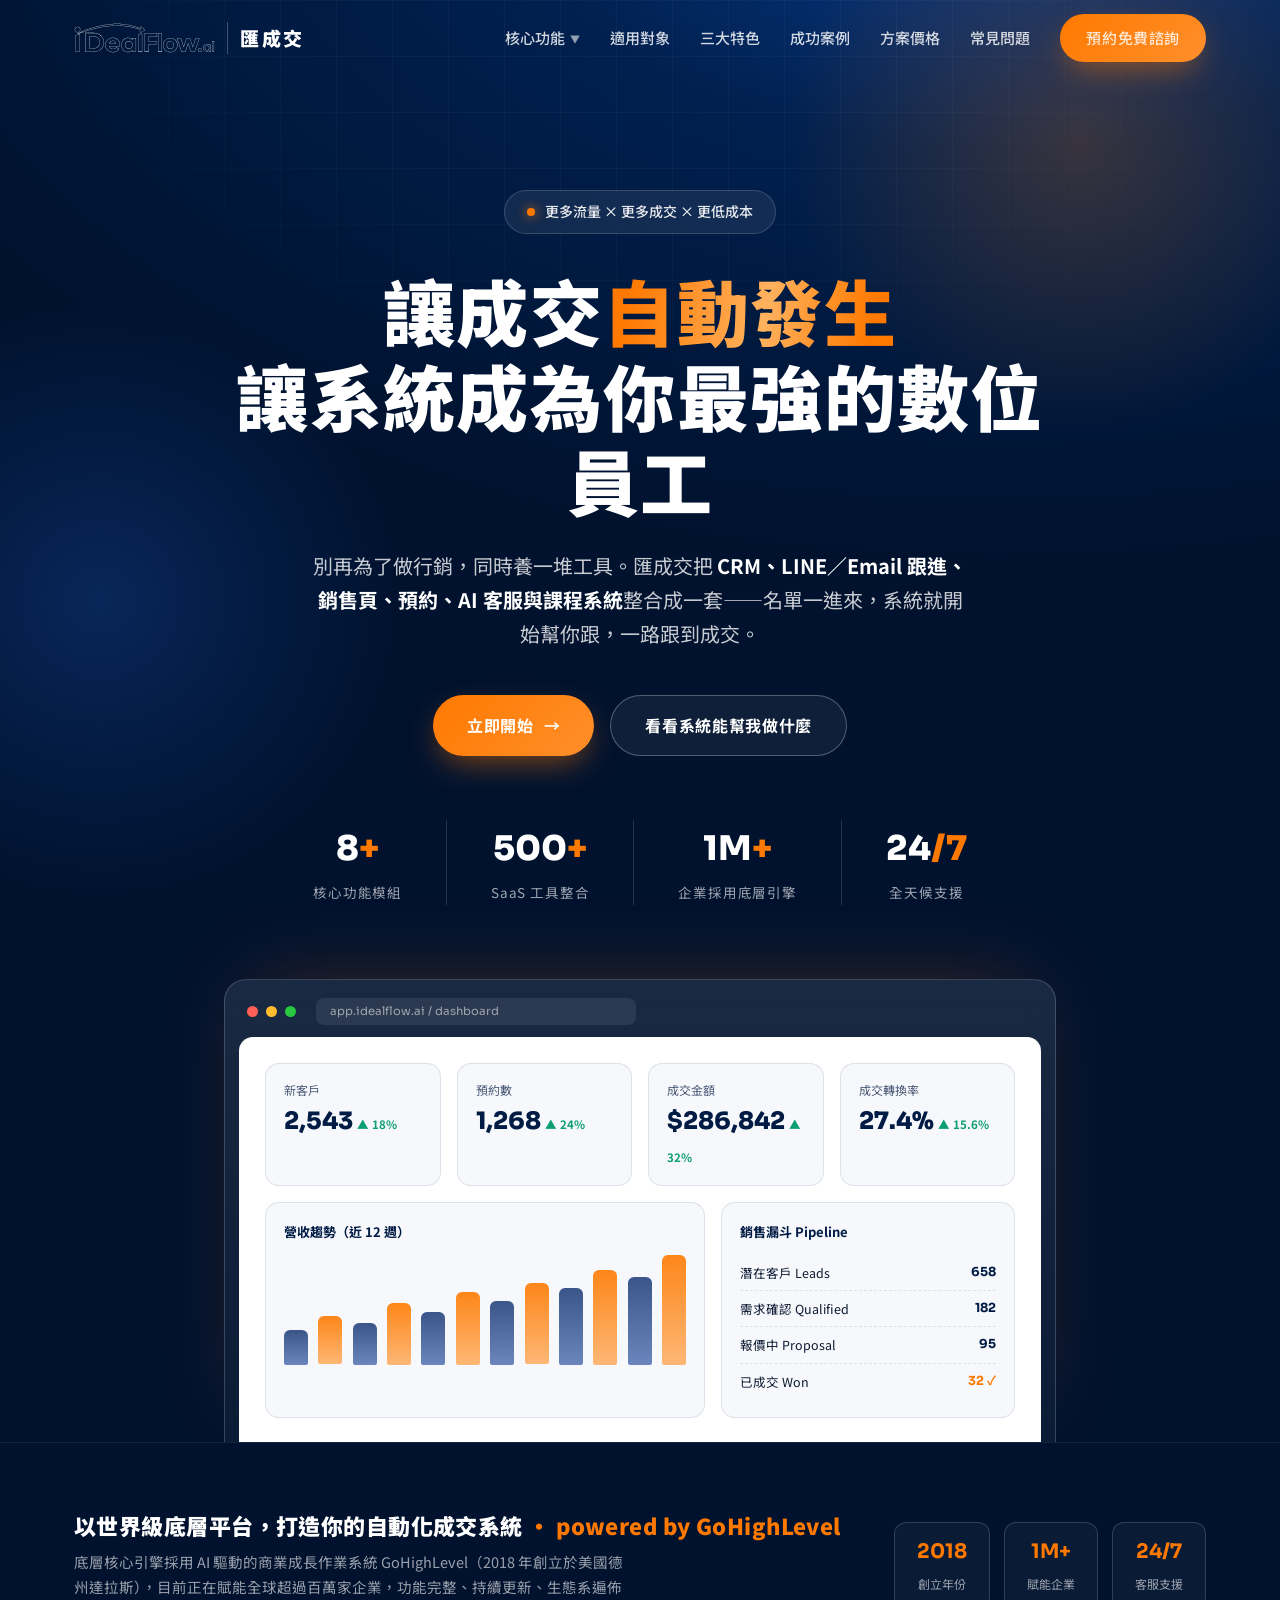
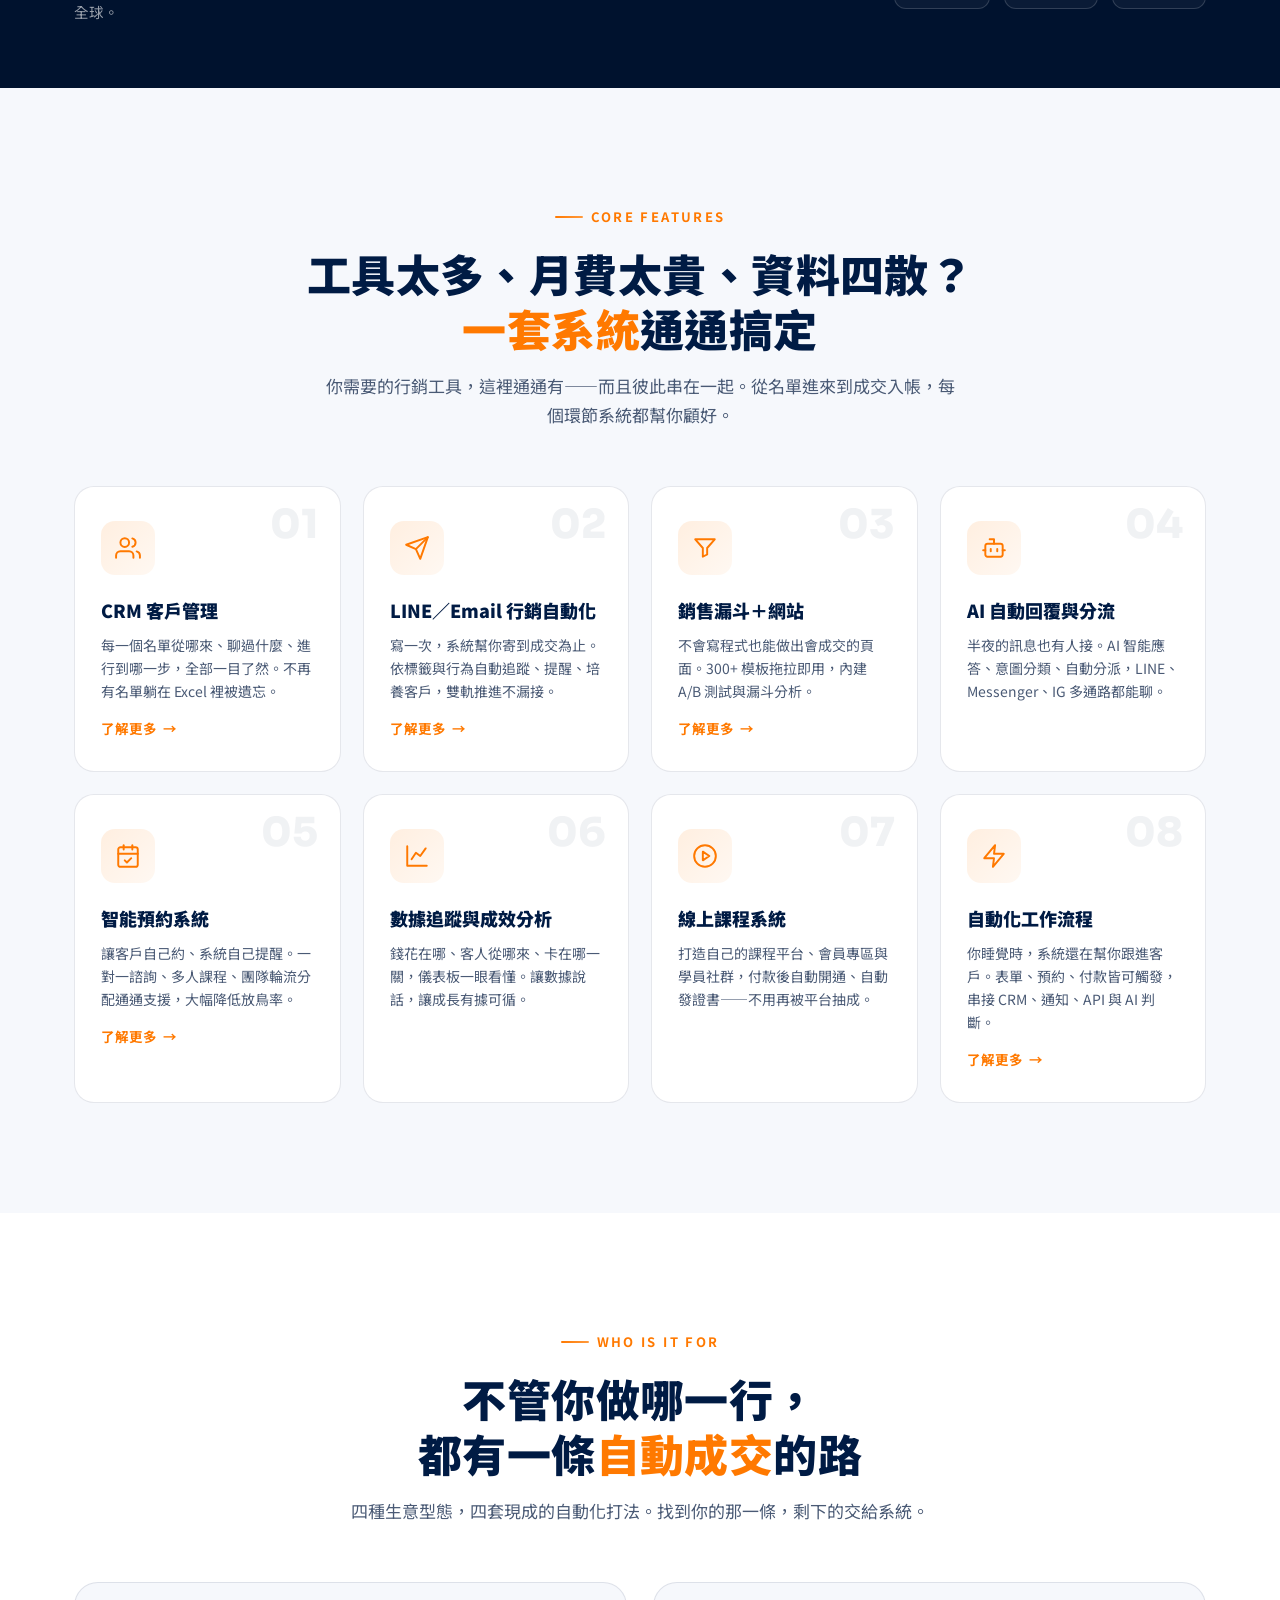
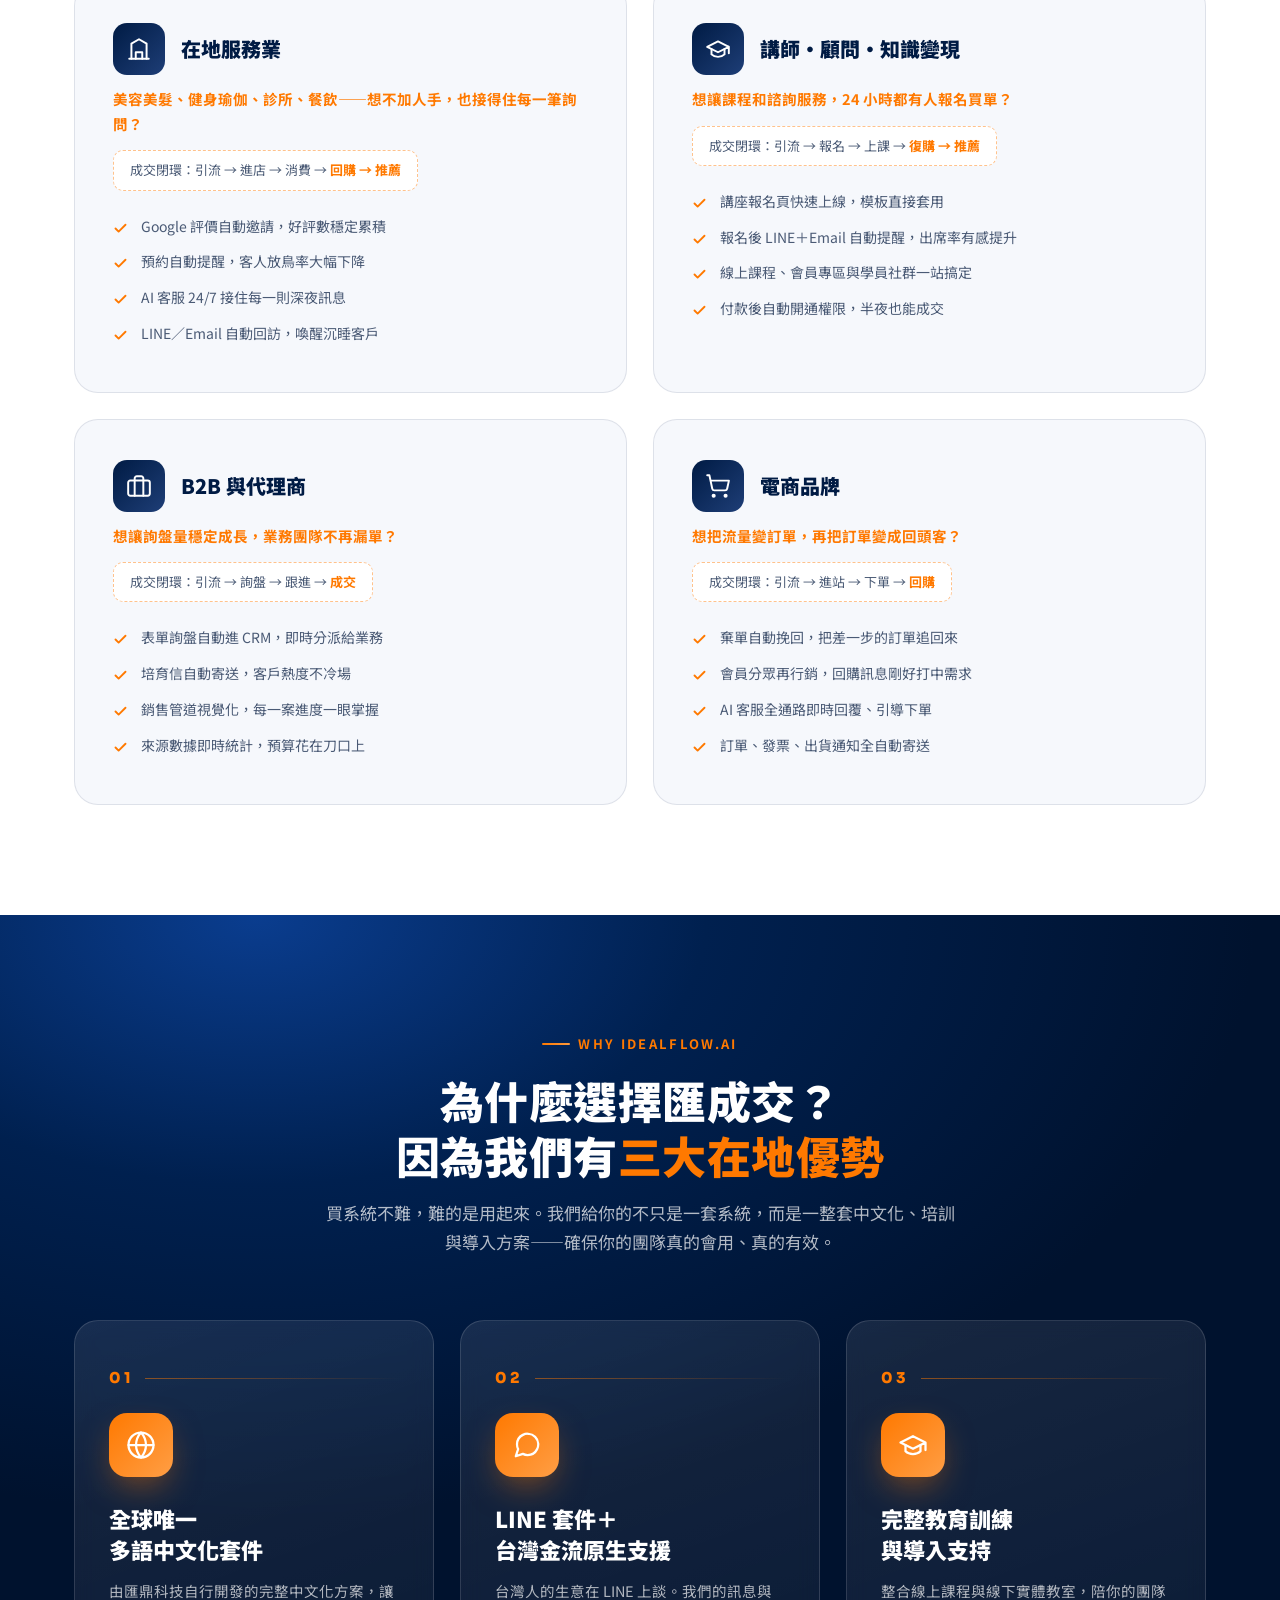
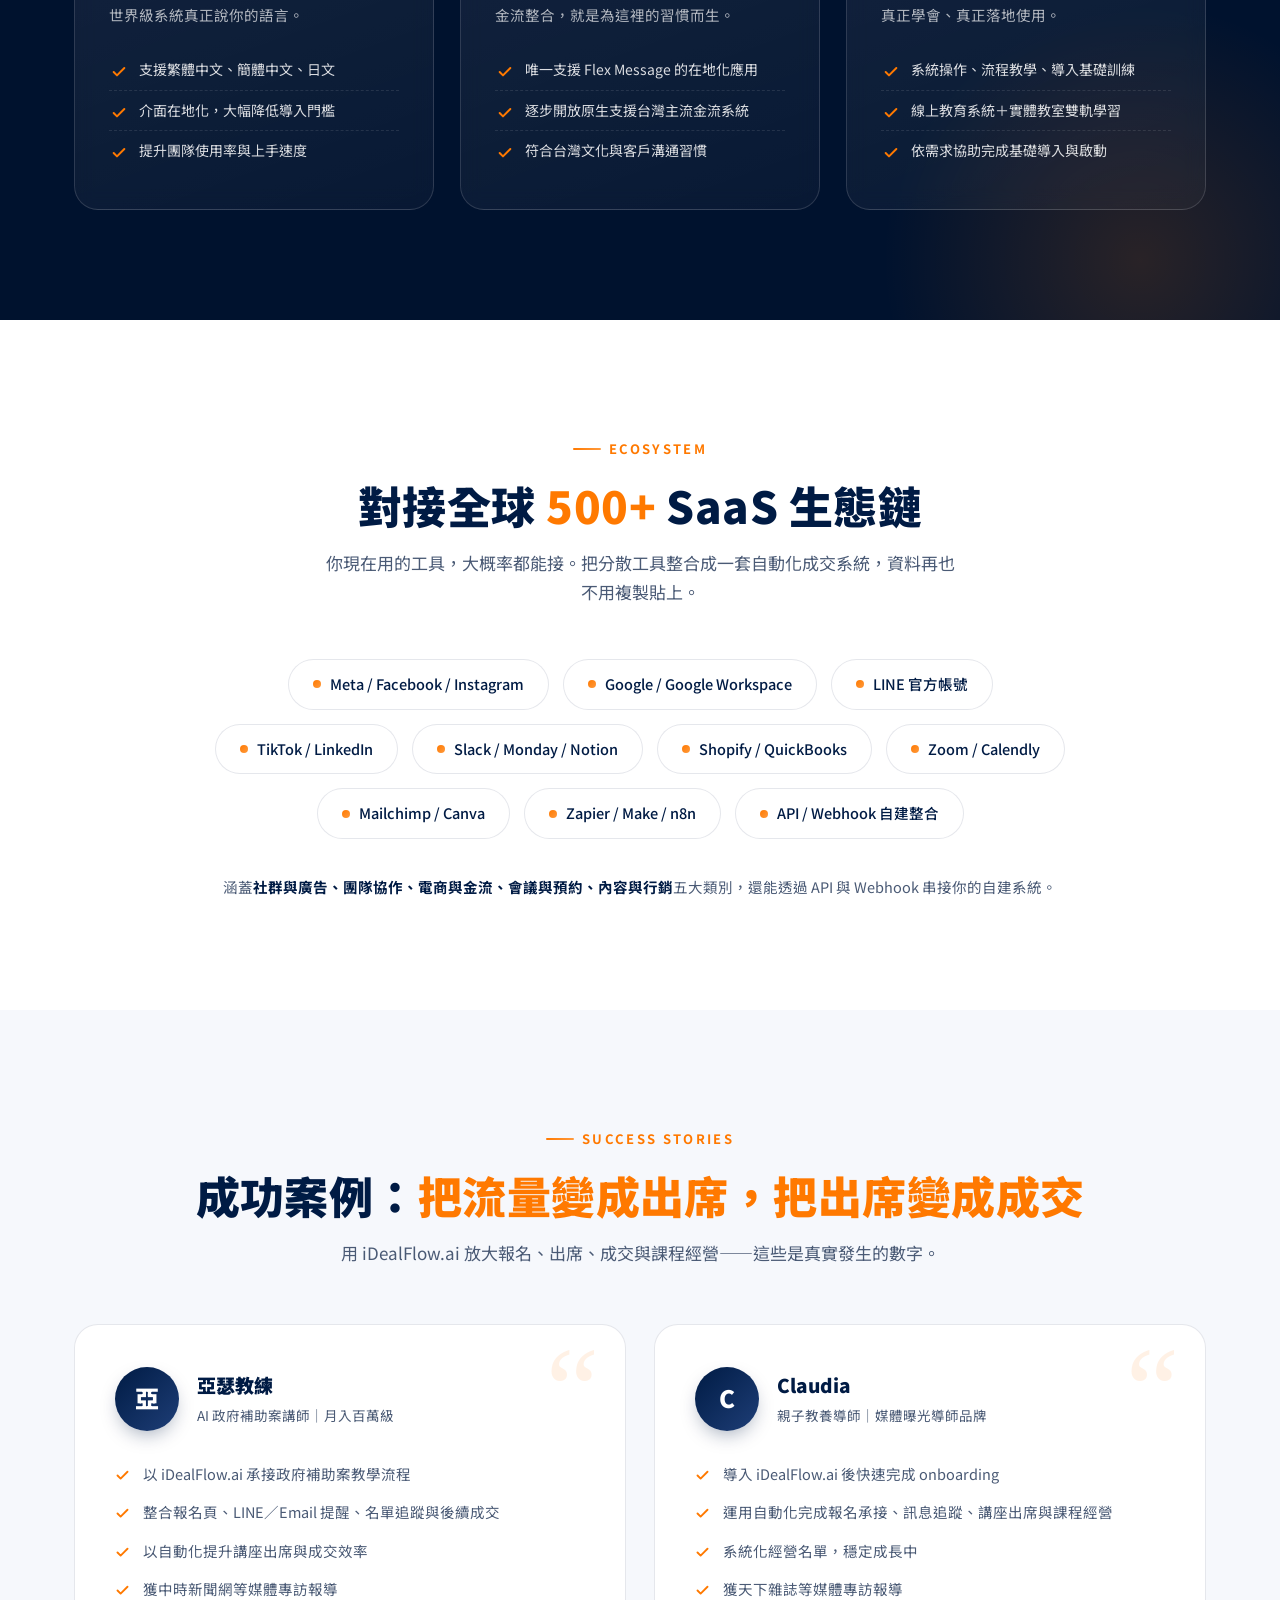
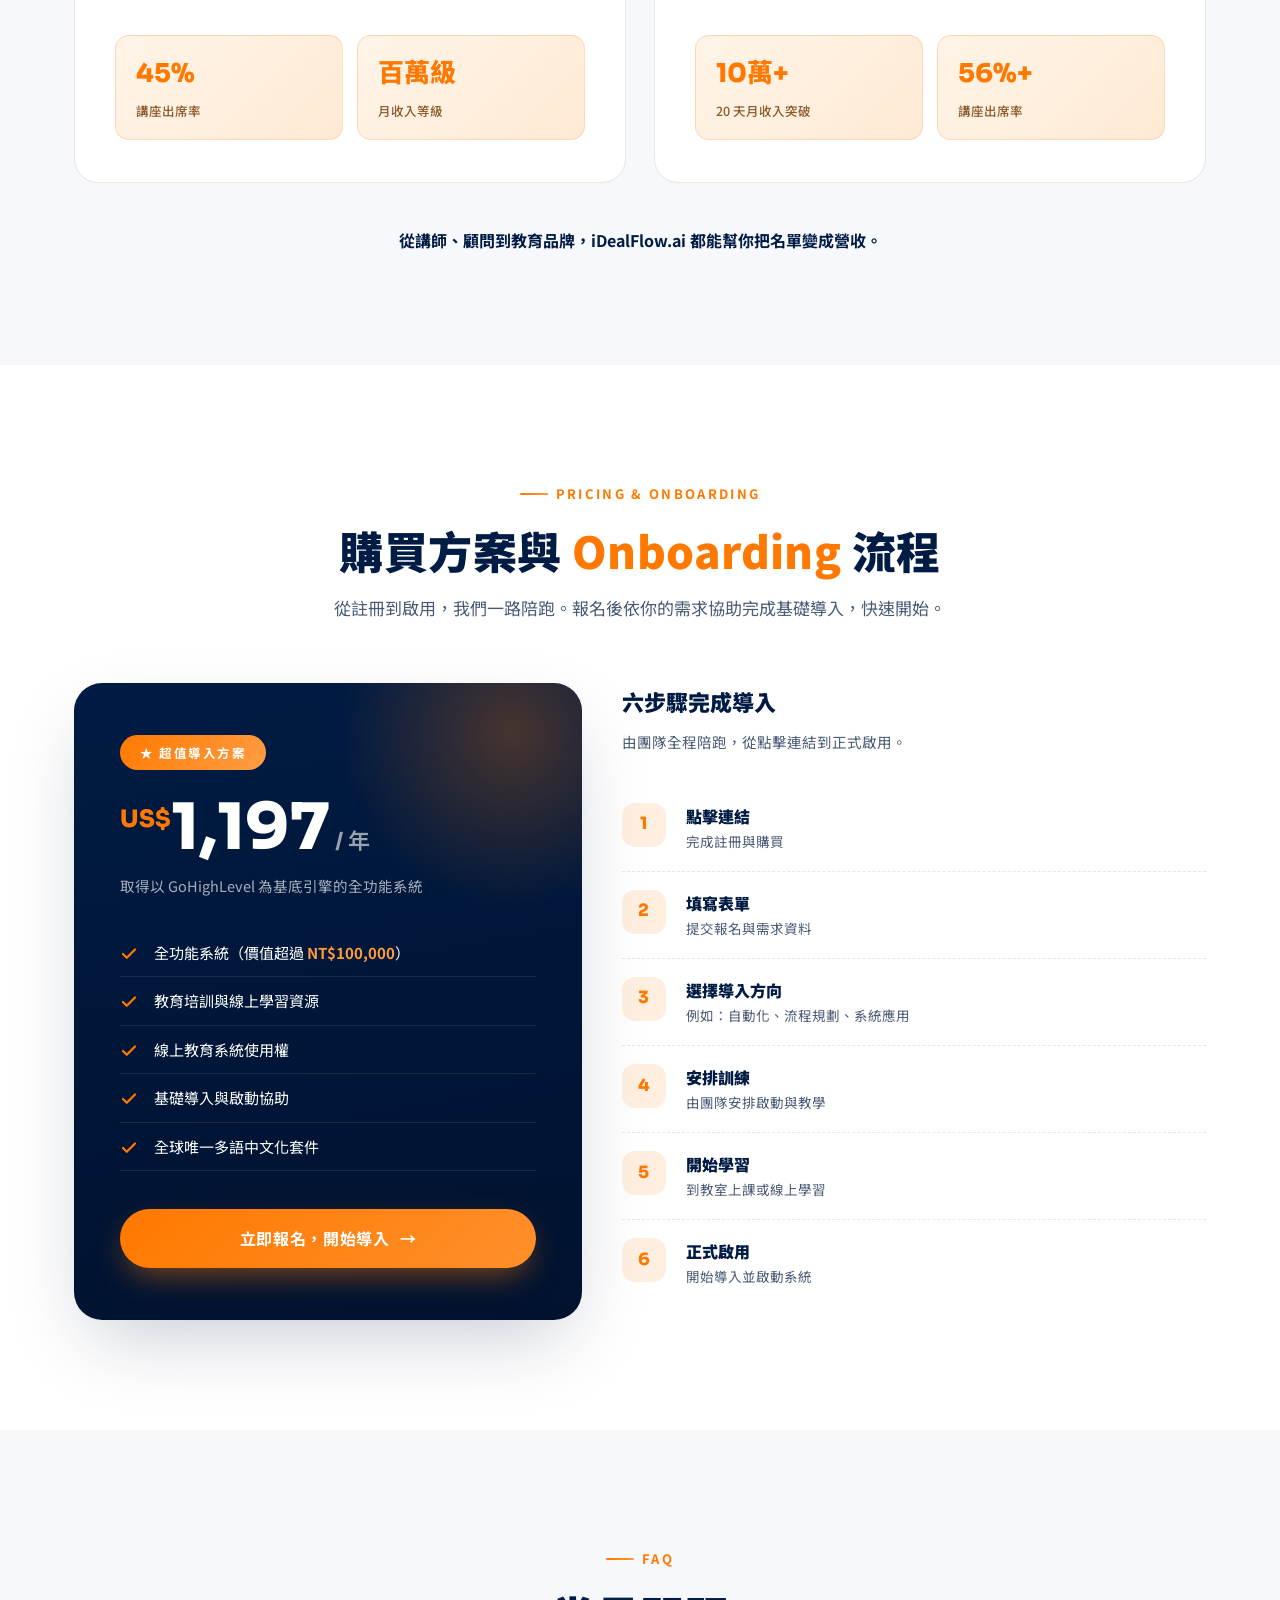
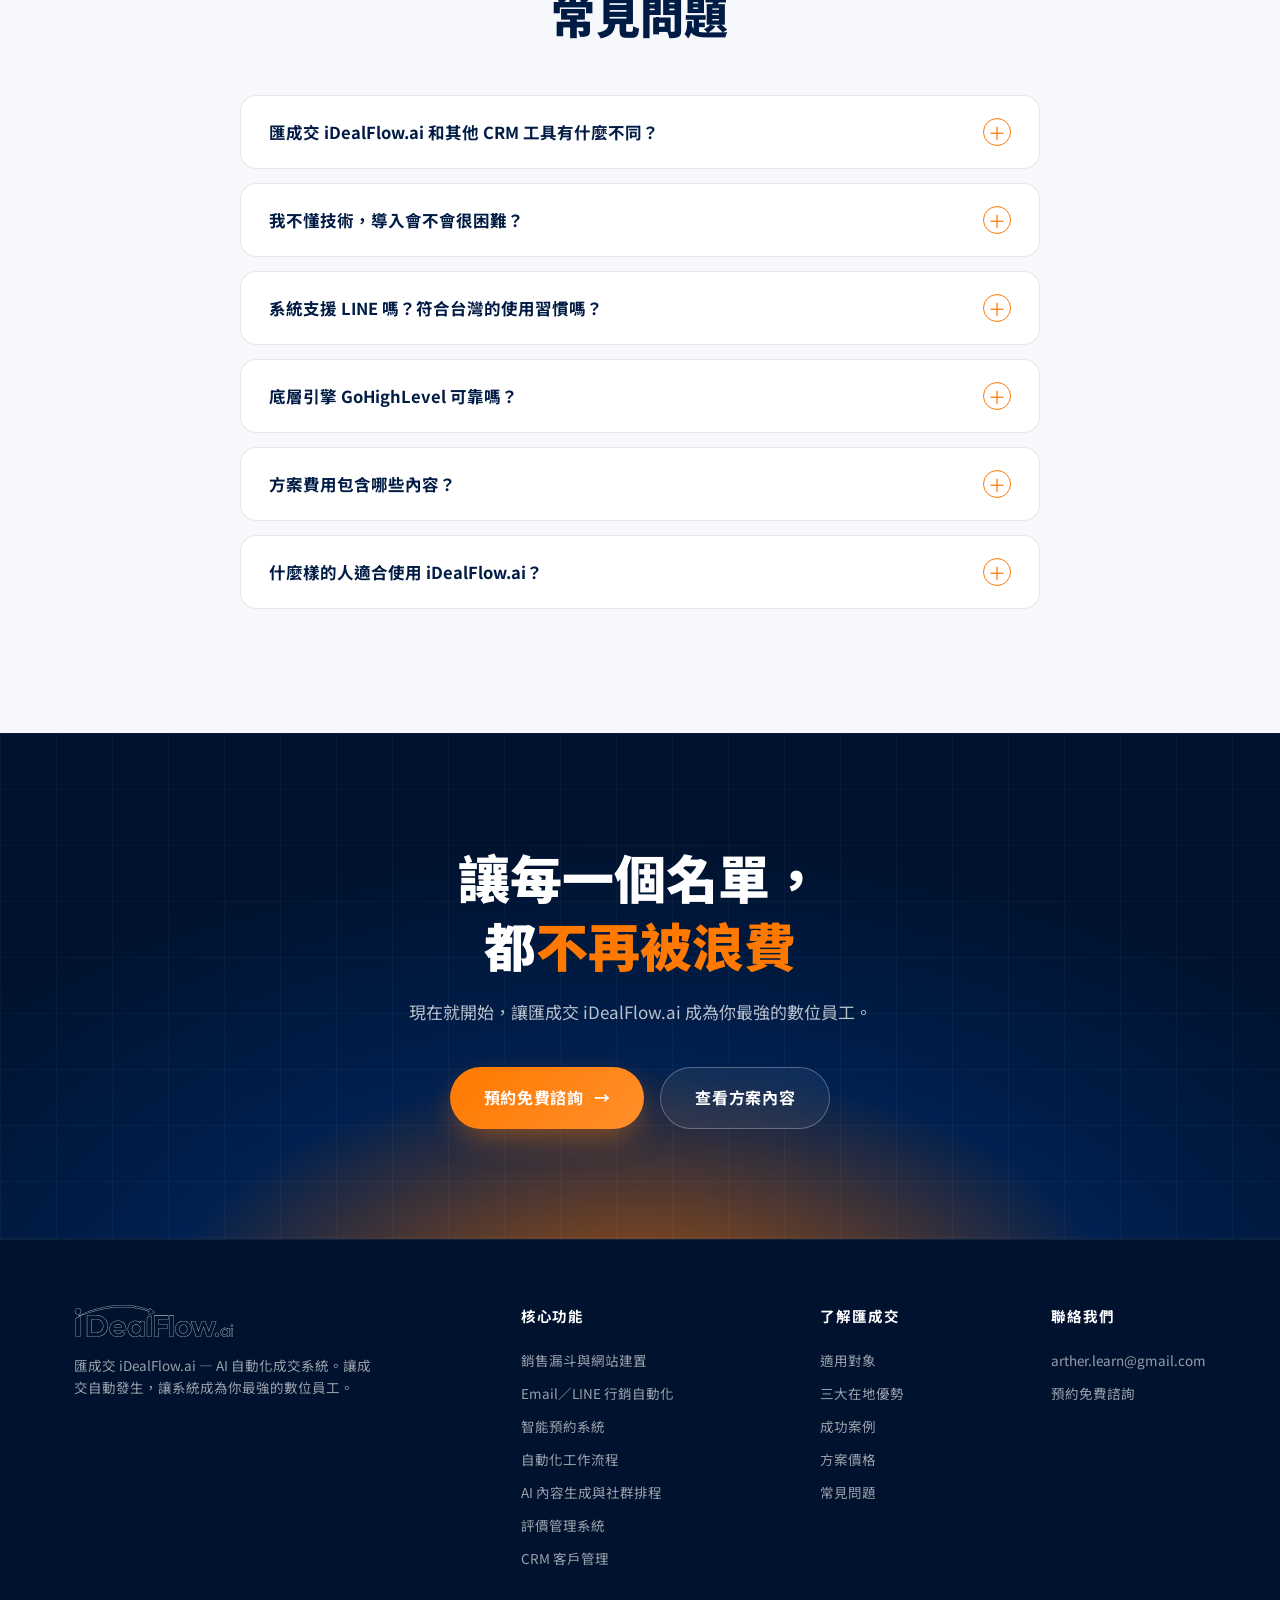
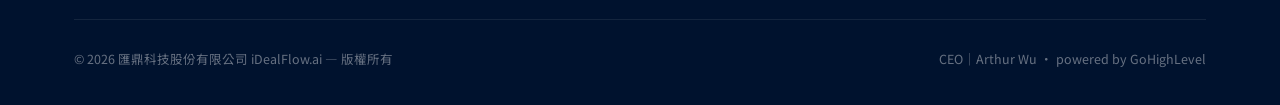
==== index.html @ 01761580 "改用官方 logo SVG 線稿（含深色背景白色版），裁切畫布留白 Co-Authored-By: Claude Fable 5 <noreply@anthropic.com>" ====
<!DOCTYPE html>
<html lang="zh-Hant">
<head>
<meta charset="UTF-8">
<meta name="viewport" content="width=device-width, initial-scale=1.0">
<title>匯成交 iDealFlow.ai｜AI 自動化成交系統 — 讓成交自動發生</title>
<meta name="description" content="別再為了做行銷養一堆工具。匯成交 iDealFlow.ai 把 CRM、LINE／Email 行銷、銷售漏斗、AI 客服、預約與課程系統整合成一套，名單一進來，系統就幫你跟到成交。台灣在地中文化與導入支持。">
<link rel="preconnect" href="https://fonts.googleapis.com">
<link rel="preconnect" href="https://fonts.gstatic.com" crossorigin>
<link href="https://fonts.googleapis.com/css2?family=Noto+Sans+TC:wght@400;500;700;900&family=Sora:wght@400;600;700;800&display=swap" rel="stylesheet">
<link rel="stylesheet" href="assets/style.css">
</head>
<body>

<!-- ===== 導覽列 ===== -->
<header class="nav" id="nav">
  <div class="wrap nav-inner">
    <a class="brand" href="index.html" aria-label="匯成交 iDealFlow.ai">
      <img class="logo-img" src="assets/logo-white.svg" alt="iDealFlow.ai">
      <span class="zh">匯成交</span>
    </a>
    <nav class="nav-links" id="navLinks">
      <div class="dd">
        <a class="dd-trigger" href="index.html#features">核心功能 <span class="caret">▼</span></a>
        <div class="dd-menu">
          <a href="funnel.html"><span class="di"><svg viewBox="0 0 24 24"><path d="M3 4h18l-7 8v6l-4 2v-8L3 4z"/></svg></span>銷售漏斗與網站建置</a>
          <a href="email.html"><span class="di"><svg viewBox="0 0 24 24"><rect x="2" y="4" width="20" height="16" rx="2"/><path d="m22 7-10 5L2 7"/></svg></span>Email／LINE 行銷自動化</a>
          <a href="calendar.html"><span class="di"><svg viewBox="0 0 24 24"><rect x="3" y="4" width="18" height="18" rx="2"/><path d="M16 2v4"/><path d="M8 2v4"/><path d="M3 10h18"/></svg></span>智能預約系統</a>
          <a href="automation.html"><span class="di"><svg viewBox="0 0 24 24"><path d="M13 2 3 14h9l-1 8 10-12h-9l1-8z"/></svg></span>自動化工作流程</a>
          <a href="ai-content.html"><span class="di"><svg viewBox="0 0 24 24"><path d="M12 3v18"/><path d="M5 8c4-3 10-3 14 0"/><path d="M5 16c4 3 10 3 14 0"/></svg></span>AI 內容生成與社群排程</a>
          <a href="reputation.html"><span class="di"><svg viewBox="0 0 24 24"><path d="m12 2 3.09 6.26L22 9.27l-5 4.87 1.18 6.88L12 17.77l-6.18 3.25L7 14.14 2 9.27l6.91-1.01L12 2z"/></svg></span>評價管理系統</a>
          <a href="crm.html"><span class="di"><svg viewBox="0 0 24 24"><path d="M17 21v-2a4 4 0 0 0-4-4H5a4 4 0 0 0-4 4v2"/><circle cx="9" cy="7" r="4"/><path d="M23 21v-2a4 4 0 0 0-3-3.87"/></svg></span>CRM 客戶管理</a>
          <a class="dd-all" href="index.html#features">查看全部八大功能 →</a>
        </div>
      </div>
      <a href="index.html#audience">適用對象</a>
      <a href="index.html#three">三大特色</a>
      <a href="index.html#cases">成功案例</a>
      <a href="index.html#pricing">方案價格</a>
      <a href="index.html#faq">常見問題</a>
      <a class="btn btn-primary nav-cta" href="index.html#pricing">預約免費諮詢</a>
    </nav>
    <button class="nav-toggle" id="navToggle" aria-label="選單"><span></span><span></span><span></span></button>
  </div>
</header>

<!-- ===== Hero ===== -->
<section class="hero" id="top">
  <div class="hero-glow"></div>
  <div class="hero-glow g2"></div>
  <div class="wrap hero-inner">
    <div class="hero-badge reveal"><span class="dot"></span>更多流量 × 更多成交 × 更低成本</div>
    <h1 class="reveal d1">讓成交<span class="grad">自動發生</span><br>讓系統成為你最強的數位員工</h1>
    <p class="hero-sub reveal d2">別再為了做行銷，同時養一堆工具。匯成交把 <strong>CRM、LINE／Email 跟進、銷售頁、預約、AI 客服與課程系統</strong>整合成一套——名單一進來，系統就開始幫你跟，一路跟到成交。</p>
    <div class="hero-ctas reveal d3">
      <a class="btn btn-primary" href="#pricing">立即開始 <span class="arr">→</span></a>
      <a class="btn btn-ghost" href="#features">看看系統能幫我做什麼</a>
    </div>
    <div class="hero-stats reveal d4">
      <div class="hstat"><b>8<i>+</i></b><span>核心功能模組</span></div>
      <div class="hstat"><b>500<i>+</i></b><span>SaaS 工具整合</span></div>
      <div class="hstat"><b>1M<i>+</i></b><span>企業採用底層引擎</span></div>
      <div class="hstat"><b>24<i>/7</i></b><span>全天候支援</span></div>
    </div>

    <div class="dash reveal">
      <div class="dash-bar"><i></i><i></i><i></i><span class="url">app.idealflow.ai / dashboard</span></div>
      <div class="dash-body">
        <div class="kpi"><label>新客戶</label><b>2,543</b> <span class="up">▲ 18%</span></div>
        <div class="kpi"><label>預約數</label><b>1,268</b> <span class="up">▲ 24%</span></div>
        <div class="kpi"><label>成交金額</label><b>$286,842</b> <span class="up">▲ 32%</span></div>
        <div class="kpi"><label>成交轉換率</label><b>27.4%</b> <span class="up">▲ 15.6%</span></div>
        <div class="dash-lower">
          <div class="panel">
            <h5>營收趨勢（近 12 週）</h5>
            <div class="bars">
              <i style="height:32%"></i><i style="height:44%"></i><i style="height:38%"></i><i style="height:56%"></i><i style="height:48%"></i><i style="height:66%"></i><i style="height:58%"></i><i style="height:74%"></i><i style="height:70%"></i><i style="height:86%"></i><i style="height:80%"></i><i style="height:100%"></i>
            </div>
          </div>
          <div class="panel">
            <h5>銷售漏斗 Pipeline</h5>
            <div class="funnel-row"><span>潛在客戶 Leads</span><b>658</b></div>
            <div class="funnel-row"><span>需求確認 Qualified</span><b>182</b></div>
            <div class="funnel-row"><span>報價中 Proposal</span><b>95</b></div>
            <div class="funnel-row"><span>已成交 Won</span><b class="tag">32 ✓</b></div>
          </div>
        </div>
      </div>
    </div>
  </div>
</section>

<!-- ===== 底層引擎 ===== -->
<div class="engine">
  <div class="wrap engine-inner">
    <div class="engine-txt reveal">
      <h3>以世界級底層平台，打造你的自動化成交系統 <span>· powered by GoHighLevel</span></h3>
      <p>底層核心引擎採用 AI 驅動的商業成長作業系統 GoHighLevel（2018 年創立於美國德州達拉斯），目前正在賦能全球超過百萬家企業，功能完整、持續更新、生態系遍佈全球。</p>
    </div>
    <div class="engine-badges reveal d1">
      <div class="ebadge"><b>2018</b><span>創立年份</span></div>
      <div class="ebadge"><b>1M+</b><span>賦能企業</span></div>
      <div class="ebadge"><b>24/7</b><span>客服支援</span></div>
    </div>
  </div>
</div>

<!-- ===== 八大核心功能 ===== -->
<section class="features" id="features">
  <div class="wrap">
    <div class="center reveal">
      <div class="eyebrow" style="justify-content:center">CORE FEATURES</div>
      <h2 class="h2">工具太多、月費太貴、資料四散？<br><em>一套系統</em>通通搞定</h2>
      <p class="lead">你需要的行銷工具，這裡通通有——而且彼此串在一起。從名單進來到成交入帳，每個環節系統都幫你顧好。</p>
    </div>
    <div class="fgrid">
      <a class="fcard reveal" href="crm.html"><span class="num">01</span>
        <div class="ficon"><svg viewBox="0 0 24 24"><path d="M17 21v-2a4 4 0 0 0-4-4H5a4 4 0 0 0-4 4v2"/><circle cx="9" cy="7" r="4"/><path d="M23 21v-2a4 4 0 0 0-3-3.87"/><path d="M16 3.13a4 4 0 0 1 0 7.75"/></svg></div>
        <h4>CRM 客戶管理</h4>
        <p>每一個名單從哪來、聊過什麼、進行到哪一步，全部一目了然。不再有名單躺在 Excel 裡被遺忘。</p>
        <span class="more">了解更多 <span class="arr">→</span></span>
      </a>
      <a class="fcard reveal d1" href="email.html"><span class="num">02</span>
        <div class="ficon"><svg viewBox="0 0 24 24"><path d="M22 2 11 13"/><path d="M22 2 15 22l-4-9-9-4 20-7z"/></svg></div>
        <h4>LINE／Email 行銷自動化</h4>
        <p>寫一次，系統幫你寄到成交為止。依標籤與行為自動追蹤、提醒、培養客戶，雙軌推進不漏接。</p>
        <span class="more">了解更多 <span class="arr">→</span></span>
      </a>
      <a class="fcard reveal d2" href="funnel.html"><span class="num">03</span>
        <div class="ficon"><svg viewBox="0 0 24 24"><path d="M3 4h18l-7 8v6l-4 2v-8L3 4z"/></svg></div>
        <h4>銷售漏斗＋網站</h4>
        <p>不會寫程式也能做出會成交的頁面。300+ 模板拖拉即用，內建 A/B 測試與漏斗分析。</p>
        <span class="more">了解更多 <span class="arr">→</span></span>
      </a>
      <div class="fcard reveal d3"><span class="num">04</span>
        <div class="ficon"><svg viewBox="0 0 24 24"><path d="M12 8V4H8"/><rect x="4" y="8" width="16" height="12" rx="2"/><path d="M2 14h2"/><path d="M20 14h2"/><path d="M15 13v2"/><path d="M9 13v2"/></svg></div>
        <h4>AI 自動回覆與分流</h4>
        <p>半夜的訊息也有人接。AI 智能應答、意圖分類、自動分派，LINE、Messenger、IG 多通路都能聊。</p>
      </div>
      <a class="fcard reveal" href="calendar.html"><span class="num">05</span>
        <div class="ficon"><svg viewBox="0 0 24 24"><rect x="3" y="4" width="18" height="18" rx="2"/><path d="M16 2v4"/><path d="M8 2v4"/><path d="M3 10h18"/><path d="m9 16 2 2 4-4"/></svg></div>
        <h4>智能預約系統</h4>
        <p>讓客戶自己約、系統自己提醒。一對一諮詢、多人課程、團隊輪流分配通通支援，大幅降低放鳥率。</p>
        <span class="more">了解更多 <span class="arr">→</span></span>
      </a>
      <div class="fcard reveal d1"><span class="num">06</span>
        <div class="ficon"><svg viewBox="0 0 24 24"><path d="M3 3v18h18"/><path d="m7 15 4-6 4 3 5-7"/></svg></div>
        <h4>數據追蹤與成效分析</h4>
        <p>錢花在哪、客人從哪來、卡在哪一關，儀表板一眼看懂。讓數據說話，讓成長有據可循。</p>
      </div>
      <div class="fcard reveal d2"><span class="num">07</span>
        <div class="ficon"><svg viewBox="0 0 24 24"><circle cx="12" cy="12" r="10"/><path d="m10 8 6 4-6 4V8z"/></svg></div>
        <h4>線上課程系統</h4>
        <p>打造自己的課程平台、會員專區與學員社群，付款後自動開通、自動發證書——不用再被平台抽成。</p>
      </div>
      <a class="fcard reveal d3" href="automation.html"><span class="num">08</span>
        <div class="ficon"><svg viewBox="0 0 24 24"><path d="M13 2 3 14h9l-1 8 10-12h-9l1-8z"/></svg></div>
        <h4>自動化工作流程</h4>
        <p>你睡覺時，系統還在幫你跟進客戶。表單、預約、付款皆可觸發，串接 CRM、通知、API 與 AI 判斷。</p>
        <span class="more">了解更多 <span class="arr">→</span></span>
      </a>
    </div>
  </div>
</section>

<!-- ===== 適用對象 ===== -->
<section class="audience" id="audience">
  <div class="wrap">
    <div class="center reveal">
      <div class="eyebrow" style="justify-content:center">WHO IS IT FOR</div>
      <h2 class="h2">不管你做哪一行，<br>都有一條<em>自動成交</em>的路</h2>
      <p class="lead">四種生意型態，四套現成的自動化打法。找到你的那一條，剩下的交給系統。</p>
    </div>
    <div class="agrid">
      <div class="acard reveal">
        <div class="ahead">
          <div class="aicon"><svg viewBox="0 0 24 24"><path d="M3 21h18"/><path d="M5 21V7l7-4 7 4v14"/><path d="M9 21v-6h6v6"/></svg></div>
          <h4>在地服務業</h4>
        </div>
        <p class="aq">美容美髮、健身瑜伽、診所、餐飲——想不加人手，也接得住每一筆詢問？</p>
        <span class="loop">成交閉環：引流 → 進店 → 消費 → <b>回購 → 推薦</b></span>
        <ul class="alist">
          <li>Google 評價自動邀請，好評數穩定累積</li>
          <li>預約自動提醒，客人放鳥率大幅下降</li>
          <li>AI 客服 24/7 接住每一則深夜訊息</li>
          <li>LINE／Email 自動回訪，喚醒沉睡客戶</li>
        </ul>
      </div>
      <div class="acard reveal d1">
        <div class="ahead">
          <div class="aicon"><svg viewBox="0 0 24 24"><path d="M22 10v6M2 10l10-5 10 5-10 5z"/><path d="M6 12v5c3 3 9 3 12 0v-5"/></svg></div>
          <h4>講師・顧問・知識變現</h4>
        </div>
        <p class="aq">想讓課程和諮詢服務，24 小時都有人報名買單？</p>
        <span class="loop">成交閉環：引流 → 報名 → 上課 → <b>復購 → 推薦</b></span>
        <ul class="alist">
          <li>講座報名頁快速上線，模板直接套用</li>
          <li>報名後 LINE＋Email 自動提醒，出席率有感提升</li>
          <li>線上課程、會員專區與學員社群一站搞定</li>
          <li>付款後自動開通權限，半夜也能成交</li>
        </ul>
      </div>
      <div class="acard reveal d2">
        <div class="ahead">
          <div class="aicon"><svg viewBox="0 0 24 24"><rect x="2" y="7" width="20" height="14" rx="2"/><path d="M16 21V5a2 2 0 0 0-2-2h-4a2 2 0 0 0-2 2v16"/></svg></div>
          <h4>B2B 與代理商</h4>
        </div>
        <p class="aq">想讓詢盤量穩定成長，業務團隊不再漏單？</p>
        <span class="loop">成交閉環：引流 → 詢盤 → 跟進 → <b>成交</b></span>
        <ul class="alist">
          <li>表單詢盤自動進 CRM，即時分派給業務</li>
          <li>培育信自動寄送，客戶熱度不冷場</li>
          <li>銷售管道視覺化，每一案進度一眼掌握</li>
          <li>來源數據即時統計，預算花在刀口上</li>
        </ul>
      </div>
      <div class="acard reveal d3">
        <div class="ahead">
          <div class="aicon"><svg viewBox="0 0 24 24"><circle cx="8" cy="21" r="1"/><circle cx="19" cy="21" r="1"/><path d="M2.05 2.05h2l2.66 12.42a2 2 0 0 0 2 1.58h9.78a2 2 0 0 0 1.95-1.57l1.65-7.43H5.12"/></svg></div>
          <h4>電商品牌</h4>
        </div>
        <p class="aq">想把流量變訂單，再把訂單變成回頭客？</p>
        <span class="loop">成交閉環：引流 → 進站 → 下單 → <b>回購</b></span>
        <ul class="alist">
          <li>棄單自動挽回，把差一步的訂單追回來</li>
          <li>會員分眾再行銷，回購訊息剛好打中需求</li>
          <li>AI 客服全通路即時回覆、引導下單</li>
          <li>訂單、發票、出貨通知全自動寄送</li>
        </ul>
      </div>
    </div>
  </div>
</section>

<!-- ===== 三大特點 ===== -->
<section class="three" id="three">
  <div class="wrap">
    <div class="center reveal">
      <div class="eyebrow" style="justify-content:center">WHY iDealFlow.ai</div>
      <h2 class="h2">為什麼選擇匯成交？<br>因為我們有<em>三大在地優勢</em></h2>
      <p class="lead">買系統不難，難的是用起來。我們給你的不只是一套系統，而是一整套中文化、培訓與導入方案——確保你的團隊真的會用、真的有效。</p>
    </div>
    <div class="tgrid">
      <div class="tcard reveal">
        <div class="no">01</div>
        <div class="ticon"><svg viewBox="0 0 24 24"><circle cx="12" cy="12" r="10"/><path d="M2 12h20"/><path d="M12 2a15.3 15.3 0 0 1 4 10 15.3 15.3 0 0 1-4 10 15.3 15.3 0 0 1-4-10 15.3 15.3 0 0 1 4-10z"/></svg></div>
        <h3>全球唯一<br>多語中文化套件</h3>
        <p>由匯鼎科技自行開發的完整中文化方案，讓世界級系統真正說你的語言。</p>
        <ul class="tlist">
          <li>支援繁體中文、簡體中文、日文</li>
          <li>介面在地化，大幅降低導入門檻</li>
          <li>提升團隊使用率與上手速度</li>
        </ul>
      </div>
      <div class="tcard reveal d1">
        <div class="no">02</div>
        <div class="ticon"><svg viewBox="0 0 24 24"><path d="M21 11.5a8.38 8.38 0 0 1-.9 3.8 8.5 8.5 0 0 1-7.6 4.7 8.38 8.38 0 0 1-3.8-.9L3 21l1.9-5.7a8.38 8.38 0 0 1-.9-3.8 8.5 8.5 0 0 1 4.7-7.6 8.38 8.38 0 0 1 3.8-.9h.5a8.48 8.48 0 0 1 8 8v.5z"/></svg></div>
        <h3>LINE 套件＋<br>台灣金流原生支援</h3>
        <p>台灣人的生意在 LINE 上談。我們的訊息與金流整合，就是為這裡的習慣而生。</p>
        <ul class="tlist">
          <li>唯一支援 Flex Message 的在地化應用</li>
          <li>逐步開放原生支援台灣主流金流系統</li>
          <li>符合台灣文化與客戶溝通習慣</li>
        </ul>
      </div>
      <div class="tcard reveal d2">
        <div class="no">03</div>
        <div class="ticon"><svg viewBox="0 0 24 24"><path d="M22 10v6M2 10l10-5 10 5-10 5z"/><path d="M6 12v5c3 3 9 3 12 0v-5"/></svg></div>
        <h3>完整教育訓練<br>與導入支持</h3>
        <p>整合線上課程與線下實體教室，陪你的團隊真正學會、真正落地使用。</p>
        <ul class="tlist">
          <li>系統操作、流程教學、導入基礎訓練</li>
          <li>線上教育系統＋實體教室雙軌學習</li>
          <li>依需求協助完成基礎導入與啟動</li>
        </ul>
      </div>
    </div>
  </div>
</section>

<!-- ===== 整合生態 ===== -->
<section class="integrations" id="integrations">
  <div class="wrap">
    <div class="center reveal">
      <div class="eyebrow" style="justify-content:center">ECOSYSTEM</div>
      <h2 class="h2">對接全球 <em>500+</em> SaaS 生態鏈</h2>
      <p class="lead">你現在用的工具，大概率都能接。把分散工具整合成一套自動化成交系統，資料再也不用複製貼上。</p>
    </div>
    <div class="chips reveal">
      <span class="chip"><span class="cdot"></span>Meta / Facebook / Instagram</span>
      <span class="chip"><span class="cdot"></span>Google / Google Workspace</span>
      <span class="chip"><span class="cdot"></span>LINE 官方帳號</span>
      <span class="chip"><span class="cdot"></span>TikTok / LinkedIn</span>
      <span class="chip"><span class="cdot"></span>Slack / Monday / Notion</span>
      <span class="chip"><span class="cdot"></span>Shopify / QuickBooks</span>
      <span class="chip"><span class="cdot"></span>Zoom / Calendly</span>
      <span class="chip"><span class="cdot"></span>Mailchimp / Canva</span>
      <span class="chip"><span class="cdot"></span>Zapier / Make / n8n</span>
      <span class="chip"><span class="cdot"></span>API / Webhook 自建整合</span>
    </div>
    <p class="int-note reveal d1">涵蓋<b>社群與廣告、團隊協作、電商與金流、會議與預約、內容與行銷</b>五大類別，還能透過 API 與 Webhook 串接你的自建系統。</p>
  </div>
</section>

<!-- ===== 成功案例 ===== -->
<section class="cases" id="cases">
  <div class="wrap">
    <div class="center reveal">
      <div class="eyebrow" style="justify-content:center">SUCCESS STORIES</div>
      <h2 class="h2">成功案例：<em>把流量變成出席，把出席變成成交</em></h2>
      <p class="lead">用 iDealFlow.ai 放大報名、出席、成交與課程經營——這些是真實發生的數字。</p>
    </div>
    <div class="cgrid">
      <div class="ccard reveal">
        <div class="chead">
          <div class="avatar">亞</div>
          <div><h4>亞瑟教練</h4><span>AI 政府補助案講師｜月入百萬級</span></div>
        </div>
        <ul class="cpoints">
          <li>以 iDealFlow.ai 承接政府補助案教學流程</li>
          <li>整合報名頁、LINE／Email 提醒、名單追蹤與後續成交</li>
          <li>以自動化提升講座出席與成交效率</li>
          <li>獲中時新聞網等媒體專訪報導</li>
        </ul>
        <div class="cmetrics">
          <div class="metric"><b>45%</b><span>講座出席率</span></div>
          <div class="metric"><b>百萬級</b><span>月收入等級</span></div>
        </div>
      </div>
      <div class="ccard reveal d1">
        <div class="chead">
          <div class="avatar">C</div>
          <div><h4>Claudia</h4><span>親子教養導師｜媒體曝光導師品牌</span></div>
        </div>
        <ul class="cpoints">
          <li>導入 iDealFlow.ai 後快速完成 onboarding</li>
          <li>運用自動化完成報名承接、訊息追蹤、講座出席與課程經營</li>
          <li>系統化經營名單，穩定成長中</li>
          <li>獲天下雜誌等媒體專訪報導</li>
        </ul>
        <div class="cmetrics">
          <div class="metric"><b>10萬+</b><span>20 天月收入突破</span></div>
          <div class="metric"><b>56%+</b><span>講座出席率</span></div>
        </div>
      </div>
    </div>
    <p class="cases-note reveal">從講師、顧問到教育品牌，iDealFlow.ai 都能幫你把名單變成營收。</p>
  </div>
</section>

<!-- ===== 方案價格 ===== -->
<section class="pricing" id="pricing">
  <div class="wrap">
    <div class="center reveal">
      <div class="eyebrow" style="justify-content:center">PRICING &amp; ONBOARDING</div>
      <h2 class="h2">購買方案與 <em>Onboarding</em> 流程</h2>
      <p class="lead">從註冊到啟用，我們一路陪跑。報名後依你的需求協助完成基礎導入，快速開始。</p>
    </div>
    <div class="pwrap">
      <div class="pcard reveal">
        <span class="ribbon">★ 超值導入方案</span>
        <div class="price"><span class="cur">US$</span>1,197<small> / 年</small></div>
        <p class="psub">取得以 GoHighLevel 為基底引擎的全功能系統</p>
        <ul class="plist">
          <li>全功能系統（價值超過 <b>NT$100,000</b>）</li>
          <li>教育培訓與線上學習資源</li>
          <li>線上教育系統使用權</li>
          <li>基礎導入與啟動協助</li>
          <li>全球唯一多語中文化套件</li>
        </ul>
        <a class="btn btn-primary" href="mailto:arther.learn@gmail.com?subject=我想了解匯成交 iDealFlow.ai">立即報名，開始導入 <span class="arr">→</span></a>
      </div>
      <div class="steps reveal d1">
        <h3>六步驟完成導入</h3>
        <p>由團隊全程陪跑，從點擊連結到正式啟用。</p>
        <div class="step"><div class="sn">1</div><div><h5>點擊連結</h5><p>完成註冊與購買</p></div></div>
        <div class="step"><div class="sn">2</div><div><h5>填寫表單</h5><p>提交報名與需求資料</p></div></div>
        <div class="step"><div class="sn">3</div><div><h5>選擇導入方向</h5><p>例如：自動化、流程規劃、系統應用</p></div></div>
        <div class="step"><div class="sn">4</div><div><h5>安排訓練</h5><p>由團隊安排啟動與教學</p></div></div>
        <div class="step"><div class="sn">5</div><div><h5>開始學習</h5><p>到教室上課或線上學習</p></div></div>
        <div class="step"><div class="sn">6</div><div><h5>正式啟用</h5><p>開始導入並啟動系統</p></div></div>
      </div>
    </div>
  </div>
</section>

<!-- ===== FAQ ===== -->
<section class="faq" id="faq">
  <div class="wrap">
    <div class="center reveal">
      <div class="eyebrow" style="justify-content:center">FAQ</div>
      <h2 class="h2">常見問題</h2>
    </div>
    <div class="faq-list reveal">
      <div class="qa">
        <button>匯成交 iDealFlow.ai 和其他 CRM 工具有什麼不同？<span class="plus">＋</span></button>
        <div class="ans"><p>一般 CRM 只做客戶管理，iDealFlow.ai 是一套完整的「自動化成交系統」：從名單蒐集、LINE／Email 自動追蹤、銷售漏斗、AI 對話回覆、預約排程到課程變現，全部在同一套系統完成。更重要的是，我們提供全球唯一的多語中文化套件與台灣在地導入支持。</p></div>
      </div>
      <div class="qa">
        <button>我不懂技術，導入會不會很困難？<span class="plus">＋</span></button>
        <div class="ans"><p>不會。方案內含完整教育訓練與導入支持：整合線上課程與線下實體教室，涵蓋系統操作、流程教學與導入基礎訓練，由團隊協助你依需求完成基礎導入，直到系統正式啟用。</p></div>
      </div>
      <div class="qa">
        <button>系統支援 LINE 嗎？符合台灣的使用習慣嗎？<span class="plus">＋</span></button>
        <div class="ans"><p>支援，而且是我們的核心優勢之一。LINE 套件由匯鼎科技團隊自行開發，是唯一支援 Flex Message 在地化應用的方案，完全符合台灣文化使用習慣，同時逐步開放原生支援台灣主流金流系統。</p></div>
      </div>
      <div class="qa">
        <button>底層引擎 GoHighLevel 可靠嗎？<span class="plus">＋</span></button>
        <div class="ans"><p>GoHighLevel 是 2018 年創立於美國德州達拉斯的 AI 驅動商業成長作業系統，目前賦能全球超過百萬家企業，提供 24/7 客服支援，每年舉辦 LevelUp／HighLevel Summit 年度峰會，功能持續更新、全球生態系完整。</p></div>
      </div>
      <div class="qa">
        <button>方案費用包含哪些內容？<span class="plus">＋</span></button>
        <div class="ans"><p>年費方案 US$1,197／年，包含以 GoHighLevel 為基底引擎的全功能系統（價值超過 NT$100,000）、教育培訓與線上學習資源、線上教育系統使用權，以及基礎導入與啟動協助。</p></div>
      </div>
      <div class="qa">
        <button>什麼樣的人適合使用 iDealFlow.ai？<span class="plus">＋</span></button>
        <div class="ans"><p>特別適合講師、顧問、教練、知識型創作者與中小企業，在地服務業、B2B 與電商品牌也都有現成打法。只要你的生意需要「把名單變成成交」，iDealFlow.ai 都能幫你自動化整個流程。</p></div>
      </div>
    </div>
  </div>
</section>

<!-- ===== 尾段 CTA ===== -->
<section class="final">
  <div class="wrap">
    <h2 class="reveal">讓每一個名單，<br>都<span>不再被浪費</span></h2>
    <p class="reveal d1">現在就開始，讓匯成交 iDealFlow.ai 成為你最強的數位員工。</p>
    <div class="hero-ctas reveal d2">
      <a class="btn btn-primary" href="mailto:arther.learn@gmail.com?subject=我想預約匯成交 iDealFlow.ai 免費諮詢">預約免費諮詢 <span class="arr">→</span></a>
      <a class="btn btn-ghost" href="#pricing">查看方案內容</a>
    </div>
  </div>
</section>

<!-- ===== Footer ===== -->
<footer>
  <div class="wrap">
    <div class="foot-top">
      <div class="foot-brand">
        <img class="logo-img" src="assets/logo-white.svg" alt="iDealFlow.ai">
        <p>匯成交 iDealFlow.ai — AI 自動化成交系統。讓成交自動發生，讓系統成為你最強的數位員工。</p>
      </div>
      <div class="foot-col">
        <h6>核心功能</h6>
        <a href="funnel.html">銷售漏斗與網站建置</a>
        <a href="email.html">Email／LINE 行銷自動化</a>
        <a href="calendar.html">智能預約系統</a>
        <a href="automation.html">自動化工作流程</a>
        <a href="ai-content.html">AI 內容生成與社群排程</a>
        <a href="reputation.html">評價管理系統</a>
        <a href="crm.html">CRM 客戶管理</a>
      </div>
      <div class="foot-col">
        <h6>了解匯成交</h6>
        <a href="index.html#audience">適用對象</a>
        <a href="index.html#three">三大在地優勢</a>
        <a href="index.html#cases">成功案例</a>
        <a href="index.html#pricing">方案價格</a>
        <a href="index.html#faq">常見問題</a>
      </div>
      <div class="foot-col">
        <h6>聯絡我們</h6>
        <a href="mailto:arther.learn@gmail.com">arther.learn@gmail.com</a>
        <a href="index.html#pricing">預約免費諮詢</a>
      </div>
    </div>
    <div class="foot-bottom">
      <span>© 2026 匯鼎科技股份有限公司 iDealFlow.ai — 版權所有</span>
      <span>CEO｜Arthur Wu · powered by GoHighLevel</span>
    </div>
  </div>
</footer>

<script src="assets/site.js"></script>
</body>
</html>
---- assets/style.css ----
/* ============================================================
   匯成交 iDealFlow.ai — 共用樣式
   品牌色：Deep Navy #001B44 / #00204F · Flow Orange #FF7900
   ============================================================ */
:root{
  --navy:#001B44;
  --navy-2:#00204F;
  --navy-deep:#00122E;
  --orange:#FF7900;
  --orange-2:#FF9A3D;
  --orange-soft:rgba(255,121,0,.12);
  --ink:#0E1B33;
  --slate:#4A5A75;
  --line:rgba(0,27,68,.10);
  --bg-soft:#F6F8FC;
  --white:#FFFFFF;
  --radius:20px;
  --shadow-lg:0 30px 80px -20px rgba(0,27,68,.25);
  --shadow-md:0 16px 48px -16px rgba(0,27,68,.18);
  --font-tc:'Noto Sans TC',-apple-system,BlinkMacSystemFont,'PingFang TC','Microsoft JhengHei',sans-serif;
  --font-en:'Sora','Noto Sans TC',sans-serif;
}
*{margin:0;padding:0;box-sizing:border-box}
html{scroll-behavior:smooth}
body{font-family:var(--font-tc);color:var(--ink);background:var(--white);line-height:1.7;-webkit-font-smoothing:antialiased;overflow-x:hidden}
img{max-width:100%;display:block}
a{color:inherit;text-decoration:none}
.wrap{max-width:1180px;margin:0 auto;padding:0 24px}

/* ===== 通用元件 ===== */
.eyebrow{display:inline-flex;align-items:center;gap:8px;font-size:13px;font-weight:700;letter-spacing:.18em;color:var(--orange);text-transform:uppercase;margin-bottom:18px}
.eyebrow::before{content:"";width:28px;height:2px;background:linear-gradient(90deg,var(--orange),var(--orange-2));border-radius:2px}
.h2{font-size:clamp(28px,4vw,44px);font-weight:900;line-height:1.25;letter-spacing:.01em;color:var(--navy)}
.h2 em{font-style:normal;color:var(--orange)}
.lead{font-size:17px;color:var(--slate);max-width:640px;margin-top:16px}
.center{text-align:center}
.center .lead{margin-left:auto;margin-right:auto}
section{padding:110px 0}
.btn{display:inline-flex;align-items:center;justify-content:center;gap:10px;padding:16px 34px;border-radius:999px;font-weight:700;font-size:16px;letter-spacing:.04em;transition:all .3s cubic-bezier(.2,.8,.2,1);cursor:pointer;border:none}
.btn-primary{background:linear-gradient(135deg,var(--orange) 0%,#FF8F2B 100%);color:#fff;box-shadow:0 12px 32px -8px rgba(255,121,0,.55)}
.btn-primary:hover{transform:translateY(-3px);box-shadow:0 20px 44px -10px rgba(255,121,0,.65)}
.btn-ghost{background:rgba(255,255,255,.06);color:#fff;border:1px solid rgba(255,255,255,.28);backdrop-filter:blur(8px)}
.btn-ghost:hover{background:rgba(255,255,255,.14);border-color:rgba(255,255,255,.5)}
.btn-navy{background:var(--navy);color:#fff}
.btn-navy:hover{transform:translateY(-3px);box-shadow:0 18px 40px -12px rgba(0,27,68,.5)}
.btn .arr{transition:transform .3s}
.btn:hover .arr{transform:translateX(4px)}

/* ===== 進場動畫 ===== */
.reveal{opacity:0;transform:translateY(36px);transition:opacity .8s cubic-bezier(.2,.8,.2,1),transform .8s cubic-bezier(.2,.8,.2,1)}
.reveal.in{opacity:1;transform:none}
.d1{transition-delay:.08s}.d2{transition-delay:.16s}.d3{transition-delay:.24s}.d4{transition-delay:.32s}

/* ===== 導覽列 ===== */
.nav{position:fixed;top:0;left:0;right:0;z-index:100;transition:all .35s}
.nav-inner{display:flex;align-items:center;justify-content:space-between;height:76px}
.nav.scrolled,.nav.solid{background:rgba(0,18,46,.88);backdrop-filter:blur(18px);box-shadow:0 8px 32px rgba(0,0,0,.25)}
.brand{display:flex;align-items:center;gap:12px}
.brand svg,.brand img{height:34px;width:auto}
.brand .logo-img{height:30px}
.brand .zh{font-weight:900;font-size:19px;color:#fff;letter-spacing:.14em;border-left:1px solid rgba(255,255,255,.25);padding-left:12px}
.nav-links{display:flex;align-items:center;gap:30px}
.nav-links>a,.dd>.dd-trigger{color:rgba(255,255,255,.82);font-size:15px;font-weight:500;position:relative;transition:color .25s;display:inline-flex;align-items:center;gap:5px}
.nav-links>a:hover,.dd>.dd-trigger:hover{color:#fff}
.nav-links>a::after{content:"";position:absolute;left:0;bottom:-6px;width:0;height:2px;background:var(--orange);transition:width .3s}
.nav-links>a:hover::after{width:100%}
.nav-cta{padding:11px 26px;font-size:14px}
.nav-toggle{display:none;background:none;border:none;cursor:pointer;padding:8px}
.nav-toggle span{display:block;width:24px;height:2px;background:#fff;margin:5px 0;transition:.3s}

/* 下拉選單 */
.dd{position:relative}
.dd .caret{font-size:10px;transition:transform .3s;opacity:.7}
.dd:hover .caret{transform:rotate(180deg)}
.dd-menu{position:absolute;top:calc(100% + 14px);left:50%;transform:translate(-50%,10px);min-width:250px;background:#fff;border-radius:16px;box-shadow:0 24px 64px -12px rgba(0,27,68,.35);padding:10px;opacity:0;visibility:hidden;transition:all .3s cubic-bezier(.2,.8,.2,1)}
.dd-menu::before{content:"";position:absolute;top:-14px;left:0;right:0;height:14px}
.dd-menu::after{content:"";position:absolute;top:-6px;left:50%;transform:translateX(-50%) rotate(45deg);width:12px;height:12px;background:#fff;border-radius:2px}
.dd:hover .dd-menu{opacity:1;visibility:visible;transform:translate(-50%,0)}
.dd-menu a{display:flex;align-items:center;gap:12px;padding:11px 16px;border-radius:10px;font-size:14.5px;font-weight:500;color:var(--navy);transition:all .2s}
.dd-menu a:hover{background:var(--orange-soft);color:var(--orange)}
.dd-menu a .di{width:30px;height:30px;border-radius:8px;background:var(--orange-soft);display:flex;align-items:center;justify-content:center;flex-shrink:0}
.dd-menu a .di svg{width:16px;height:16px;stroke:var(--orange);fill:none;stroke-width:2;stroke-linecap:round;stroke-linejoin:round}
.dd-menu .dd-all{border-top:1px solid var(--line);margin-top:6px;padding-top:12px;font-weight:700;color:var(--orange);justify-content:center}

/* ===== Hero（首頁）===== */
.hero{position:relative;background:radial-gradient(1200px 700px at 78% -10%,#0A3D8F 0%,var(--navy-2) 42%,var(--navy-deep) 100%);color:#fff;padding:190px 0 0;overflow:hidden}
.hero::before{content:"";position:absolute;inset:0;background-image:linear-gradient(rgba(255,255,255,.035) 1px,transparent 1px),linear-gradient(90deg,rgba(255,255,255,.035) 1px,transparent 1px);background-size:56px 56px;mask-image:radial-gradient(900px 600px at 50% 0%,#000 30%,transparent 75%)}
.hero-glow{position:absolute;width:640px;height:640px;border-radius:50%;background:radial-gradient(circle,rgba(255,121,0,.22) 0%,transparent 65%);top:-180px;right:-120px;pointer-events:none;animation:breathe 7s ease-in-out infinite}
.hero-glow.g2{left:-220px;top:280px;right:auto;background:radial-gradient(circle,rgba(30,90,200,.28) 0%,transparent 65%)}
@keyframes breathe{0%,100%{opacity:.8;transform:scale(1)}50%{opacity:1;transform:scale(1.08)}}
.hero-inner{position:relative;text-align:center;max-width:880px;margin:0 auto}
.hero-badge{display:inline-flex;align-items:center;gap:10px;background:rgba(255,255,255,.07);border:1px solid rgba(255,255,255,.16);border-radius:999px;padding:9px 22px;font-size:14px;font-weight:500;color:rgba(255,255,255,.9);backdrop-filter:blur(8px);margin-bottom:34px}
.hero-badge .dot{width:8px;height:8px;border-radius:50%;background:var(--orange);box-shadow:0 0 12px var(--orange);animation:pulse 2s infinite}
@keyframes pulse{0%,100%{opacity:1}50%{opacity:.4}}
.hero h1{font-size:clamp(38px,6.4vw,72px);font-weight:900;line-height:1.18;letter-spacing:.02em}
.hero h1 .grad,.grad{background:linear-gradient(100deg,var(--orange) 10%,#FFB25E 55%,var(--orange) 90%);-webkit-background-clip:text;background-clip:text;color:transparent}
.hero-sub{font-size:clamp(16px,2vw,20px);color:rgba(255,255,255,.78);margin:26px auto 0;max-width:660px;font-weight:400}
.hero-sub strong{color:#fff;font-weight:700}
.hero-ctas{display:flex;gap:16px;justify-content:center;margin-top:44px;flex-wrap:wrap}
.hero-stats{display:flex;justify-content:center;gap:0;margin:64px auto 0;flex-wrap:wrap}
.hstat{padding:0 44px;text-align:center;border-right:1px solid rgba(255,255,255,.14)}
.hstat:last-child{border-right:none}
.hstat b{display:block;font-family:var(--font-en);font-size:34px;font-weight:800;color:#fff}
.hstat b i{font-style:normal;color:var(--orange)}
.hstat span{font-size:13.5px;color:rgba(255,255,255,.62);letter-spacing:.06em}

/* Hero 儀表板 mockup */
.dash{position:relative;max-width:960px;margin:74px auto -2px;border-radius:22px 22px 0 0;background:linear-gradient(180deg,rgba(255,255,255,.10),rgba(255,255,255,.045));border:1px solid rgba(255,255,255,.18);border-bottom:none;backdrop-filter:blur(16px);padding:14px 14px 0;box-shadow:0 -20px 80px -30px rgba(255,121,0,.25)}
.dash-bar{display:flex;align-items:center;gap:8px;padding:4px 8px 12px}
.dash-bar i{width:11px;height:11px;border-radius:50%;background:rgba(255,255,255,.22)}
.dash-bar i:first-child{background:#FF6057}.dash-bar i:nth-child(2){background:#FFBD2E}.dash-bar i:nth-child(3){background:#28C840}
.dash-bar .url{margin-left:12px;flex:1;max-width:320px;background:rgba(255,255,255,.08);border-radius:8px;font-family:var(--font-en);font-size:11.5px;color:rgba(255,255,255,.55);padding:4px 14px;text-align:left}
.dash-body{background:#fff;border-radius:14px 14px 0 0;padding:26px;display:grid;grid-template-columns:repeat(4,1fr);gap:16px;color:var(--ink)}
.kpi{background:var(--bg-soft);border:1px solid var(--line);border-radius:14px;padding:16px 18px;text-align:left}
.kpi label{font-size:12px;color:var(--slate);display:block}
.kpi b{font-family:var(--font-en);font-size:24px;font-weight:800;color:var(--navy)}
.kpi .up{font-size:11.5px;color:#0E9F6E;font-weight:700}
.dash-lower{grid-column:1/-1;display:grid;grid-template-columns:1.5fr 1fr;gap:16px}
.panel{background:var(--bg-soft);border:1px solid var(--line);border-radius:14px;padding:18px;text-align:left}
.panel h5{font-size:13px;color:var(--navy);margin-bottom:12px;font-weight:700}
.bars{display:flex;align-items:flex-end;gap:10px;height:110px}
.bars i{flex:1;border-radius:6px 6px 2px 2px;background:linear-gradient(180deg,var(--orange),#FFB067);opacity:.9;animation:grow 1.2s cubic-bezier(.2,.8,.2,1) both;transform-origin:bottom}
.bars i:nth-child(odd){background:linear-gradient(180deg,#26437C,#5B79B5)}
@keyframes grow{from{transform:scaleY(0)}to{transform:scaleY(1)}}
.funnel-row{display:flex;align-items:center;justify-content:space-between;font-size:12.5px;padding:7px 0;border-bottom:1px dashed var(--line)}
.funnel-row:last-child{border-bottom:none}
.funnel-row b{font-family:var(--font-en);color:var(--navy)}
.funnel-row .tag{color:var(--orange);font-weight:700}

/* ===== 引擎區（GHL）===== */
.engine{background:var(--navy-deep);color:#fff;padding:64px 0;border-top:1px solid rgba(255,255,255,.07)}
.engine-inner{display:flex;align-items:center;justify-content:space-between;gap:40px;flex-wrap:wrap}
.engine-txt h3{font-size:22px;font-weight:900;letter-spacing:.02em}
.engine-txt h3 span{color:var(--orange)}
.engine-txt p{color:rgba(255,255,255,.6);font-size:14.5px;margin-top:6px;max-width:560px}
.engine-badges{display:flex;gap:14px;flex-wrap:wrap}
.ebadge{border:1px solid rgba(255,255,255,.16);border-radius:12px;padding:12px 22px;text-align:center;background:rgba(255,255,255,.04)}
.ebadge b{display:block;font-family:var(--font-en);font-size:20px;color:var(--orange)}
.ebadge span{font-size:12px;color:rgba(255,255,255,.6)}

/* ===== 功能卡片（首頁八大功能）===== */
.features{background:var(--bg-soft)}
.fgrid{display:grid;grid-template-columns:repeat(4,1fr);gap:22px;margin-top:56px}
.fcard{position:relative;background:#fff;border:1px solid var(--line);border-radius:var(--radius);padding:34px 26px 30px;transition:all .35s cubic-bezier(.2,.8,.2,1);overflow:hidden;display:block}
.fcard::before{content:"";position:absolute;top:0;left:0;right:0;height:3px;background:linear-gradient(90deg,var(--orange),var(--orange-2));transform:scaleX(0);transform-origin:left;transition:transform .4s}
.fcard:hover{transform:translateY(-8px);box-shadow:var(--shadow-md);border-color:transparent}
.fcard:hover::before{transform:scaleX(1)}
.fcard .num{position:absolute;top:18px;right:22px;font-family:var(--font-en);font-size:40px;font-weight:800;color:rgba(0,27,68,.06);line-height:1}
.ficon{width:54px;height:54px;border-radius:14px;background:linear-gradient(135deg,var(--orange-soft),rgba(255,121,0,.05));display:flex;align-items:center;justify-content:center;margin-bottom:20px}
.ficon svg{width:26px;height:26px;stroke:var(--orange);fill:none;stroke-width:1.8;stroke-linecap:round;stroke-linejoin:round}
.fcard h4{font-size:18px;font-weight:900;color:var(--navy);margin-bottom:8px}
.fcard p{font-size:14px;color:var(--slate);line-height:1.65}
.fcard .more{display:inline-flex;align-items:center;gap:6px;margin-top:14px;font-size:13.5px;font-weight:700;color:var(--orange)}
.fcard .more .arr{transition:transform .3s}
.fcard:hover .more .arr{transform:translateX(4px)}

/* ===== 適用對象 ===== */
.audience{background:#fff}
.agrid{display:grid;grid-template-columns:repeat(2,1fr);gap:26px;margin-top:56px}
.acard{background:var(--bg-soft);border:1px solid var(--line);border-radius:24px;padding:40px 38px;transition:all .35s}
.acard:hover{background:#fff;box-shadow:var(--shadow-md);transform:translateY(-6px)}
.acard .ahead{display:flex;align-items:center;gap:16px;margin-bottom:12px}
.aicon{width:52px;height:52px;border-radius:14px;background:linear-gradient(135deg,var(--navy),#1E3E77);display:flex;align-items:center;justify-content:center;flex-shrink:0}
.aicon svg{width:26px;height:26px;stroke:#fff;fill:none;stroke-width:1.8;stroke-linecap:round;stroke-linejoin:round}
.acard h4{font-size:20px;font-weight:900;color:var(--navy)}
.acard .aq{font-size:14.5px;color:var(--orange);font-weight:700;margin-bottom:14px}
.acard .loop{display:inline-block;background:#fff;border:1px dashed rgba(255,121,0,.45);border-radius:10px;padding:8px 16px;font-size:13px;color:var(--slate);margin-bottom:18px}
.acard .loop b{color:var(--orange)}
.alist{list-style:none}
.alist li{position:relative;padding:6px 0 6px 28px;font-size:14px;color:var(--slate)}
.alist li::before{content:"";position:absolute;left:0;top:12px;width:15px;height:15px;background:var(--orange);mask:url("data:image/svg+xml,%3Csvg xmlns='http://www.w3.org/2000/svg' viewBox='0 0 24 24' fill='none' stroke='%23000' stroke-width='3' stroke-linecap='round' stroke-linejoin='round'%3E%3Cpath d='M20 6 9 17l-5-5'/%3E%3C/svg%3E") center/contain no-repeat}

/* ===== 三大特點 ===== */
.three{position:relative;background:radial-gradient(1000px 600px at 20% 0%,#0A3D8F 0%,var(--navy-2) 45%,var(--navy-deep) 100%);color:#fff;overflow:hidden}
.three::after{content:"";position:absolute;width:560px;height:560px;border-radius:50%;background:radial-gradient(circle,rgba(255,121,0,.16),transparent 65%);bottom:-220px;right:-140px}
.three .h2{color:#fff}
.three .lead{color:rgba(255,255,255,.7)}
.tgrid{display:grid;grid-template-columns:repeat(3,1fr);gap:26px;margin-top:64px;position:relative;z-index:1}
.tcard{position:relative;background:linear-gradient(160deg,rgba(255,255,255,.09),rgba(255,255,255,.03));border:1px solid rgba(255,255,255,.14);border-radius:24px;padding:44px 34px 38px;backdrop-filter:blur(10px);transition:all .4s cubic-bezier(.2,.8,.2,1)}
.tcard:hover{transform:translateY(-10px);border-color:rgba(255,121,0,.55);box-shadow:0 30px 70px -20px rgba(0,0,0,.5)}
.tcard .no{font-family:var(--font-en);font-size:15px;font-weight:800;color:var(--orange);letter-spacing:.2em;margin-bottom:22px;display:flex;align-items:center;gap:12px}
.tcard .no::after{content:"";flex:1;height:1px;background:linear-gradient(90deg,rgba(255,121,0,.5),transparent)}
.ticon{width:64px;height:64px;border-radius:18px;background:linear-gradient(135deg,var(--orange),#FF9E45);display:flex;align-items:center;justify-content:center;margin-bottom:26px;box-shadow:0 14px 34px -8px rgba(255,121,0,.5)}
.ticon svg{width:30px;height:30px;stroke:#fff;fill:none;stroke-width:1.8;stroke-linecap:round;stroke-linejoin:round}
.tcard h3{font-size:22px;font-weight:900;line-height:1.4;margin-bottom:14px}
.tcard>p{font-size:14.5px;color:rgba(255,255,255,.68);margin-bottom:22px}
.tlist{list-style:none}
.tlist li{position:relative;padding:8px 0 8px 30px;font-size:14px;color:rgba(255,255,255,.85);border-bottom:1px dashed rgba(255,255,255,.1)}
.tlist li:last-child{border-bottom:none}
.tlist li::before{content:"";position:absolute;left:2px;top:14px;width:16px;height:16px;background:var(--orange);mask:url("data:image/svg+xml,%3Csvg xmlns='http://www.w3.org/2000/svg' viewBox='0 0 24 24' fill='none' stroke='%23000' stroke-width='3' stroke-linecap='round' stroke-linejoin='round'%3E%3Cpath d='M20 6 9 17l-5-5'/%3E%3C/svg%3E") center/contain no-repeat}

/* ===== 整合生態 ===== */
.integrations{background:#fff}
.chips{display:flex;flex-wrap:wrap;gap:14px;justify-content:center;margin-top:52px;max-width:900px;margin-left:auto;margin-right:auto}
.chip{display:inline-flex;align-items:center;gap:9px;padding:12px 24px;border:1px solid var(--line);border-radius:999px;font-size:14.5px;font-weight:500;color:var(--navy);background:#fff;transition:all .3s}
.chip:hover{border-color:var(--orange);color:var(--orange);transform:translateY(-3px);box-shadow:0 10px 24px -8px rgba(255,121,0,.3)}
.chip .cdot{width:8px;height:8px;border-radius:50%;background:linear-gradient(135deg,var(--orange),var(--orange-2))}
.int-note{text-align:center;margin-top:36px;font-size:14.5px;color:var(--slate)}
.int-note b{color:var(--navy)}

/* ===== 成功案例 ===== */
.cases{background:var(--bg-soft)}
.cgrid{display:grid;grid-template-columns:1fr 1fr;gap:28px;margin-top:56px}
.ccard{background:#fff;border:1px solid var(--line);border-radius:24px;padding:42px 40px;position:relative;overflow:hidden;transition:all .4s}
.ccard:hover{box-shadow:var(--shadow-md);transform:translateY(-6px)}
.ccard::before{content:"\201C";position:absolute;top:6px;right:26px;font-family:Georgia,serif;font-size:120px;line-height:1;color:rgba(255,121,0,.1)}
.chead{display:flex;align-items:center;gap:18px;margin-bottom:24px}
.avatar{width:64px;height:64px;border-radius:50%;background:linear-gradient(135deg,var(--navy),#1E3E77);color:#fff;display:flex;align-items:center;justify-content:center;font-size:24px;font-weight:900;flex-shrink:0;box-shadow:0 8px 20px -6px rgba(0,27,68,.4)}
.chead h4{font-size:19px;font-weight:900;color:var(--navy)}
.chead span{font-size:13.5px;color:var(--slate)}
.cpoints{list-style:none;margin-bottom:26px}
.cpoints li{position:relative;padding:7px 0 7px 28px;font-size:14.5px;color:var(--slate)}
.cpoints li::before{content:"";position:absolute;left:0;top:13px;width:15px;height:15px;background:var(--orange);mask:url("data:image/svg+xml,%3Csvg xmlns='http://www.w3.org/2000/svg' viewBox='0 0 24 24' fill='none' stroke='%23000' stroke-width='3' stroke-linecap='round' stroke-linejoin='round'%3E%3Cpath d='M20 6 9 17l-5-5'/%3E%3C/svg%3E") center/contain no-repeat}
.cmetrics{display:flex;gap:14px;flex-wrap:wrap}
.metric{flex:1;min-width:150px;background:linear-gradient(135deg,#FFF4E8,#FFEAD4);border:1px solid rgba(255,121,0,.2);border-radius:14px;padding:16px 20px}
.metric b{display:block;font-family:var(--font-en);font-size:26px;font-weight:800;color:var(--orange)}
.metric span{font-size:12.5px;color:#8A5A2B;font-weight:500}
.cases-note{text-align:center;margin-top:44px;font-size:16px;color:var(--navy);font-weight:700}

/* ===== 方案價格 ===== */
.pricing{background:#fff}
.pwrap{display:grid;grid-template-columns:1fr 1.15fr;gap:40px;margin-top:60px;align-items:stretch}
.pcard{position:relative;background:linear-gradient(170deg,var(--navy) 0%,var(--navy-deep) 100%);color:#fff;border-radius:28px;padding:52px 46px;overflow:hidden;box-shadow:var(--shadow-lg)}
.pcard::before{content:"";position:absolute;width:380px;height:380px;border-radius:50%;background:radial-gradient(circle,rgba(255,121,0,.28),transparent 65%);top:-140px;right:-120px}
.pcard .ribbon{display:inline-block;background:linear-gradient(135deg,var(--orange),#FF9E45);color:#fff;font-size:12.5px;font-weight:700;letter-spacing:.12em;border-radius:999px;padding:7px 20px;margin-bottom:26px}
.price{font-family:var(--font-en);font-size:64px;font-weight:800;line-height:1;position:relative}
.price small{font-size:22px;font-weight:600;color:rgba(255,255,255,.6)}
.price .cur{font-size:24px;vertical-align:super;color:var(--orange)}
.pcard .psub{color:rgba(255,255,255,.65);font-size:14.5px;margin:14px 0 30px}
.plist{list-style:none;margin-bottom:38px}
.plist li{position:relative;padding:11px 0 11px 34px;font-size:15px;border-bottom:1px solid rgba(255,255,255,.09)}
.plist li::before{content:"";position:absolute;left:0;top:16px;width:18px;height:18px;background:var(--orange);mask:url("data:image/svg+xml,%3Csvg xmlns='http://www.w3.org/2000/svg' viewBox='0 0 24 24' fill='none' stroke='%23000' stroke-width='3' stroke-linecap='round' stroke-linejoin='round'%3E%3Cpath d='M20 6 9 17l-5-5'/%3E%3C/svg%3E") center/contain no-repeat}
.plist li b{color:var(--orange-2)}
.pcard .btn{width:100%}
.steps h3{font-size:22px;font-weight:900;color:var(--navy);margin-bottom:10px}
.steps>p{font-size:14.5px;color:var(--slate);margin-bottom:30px}
.step{display:flex;gap:20px;padding:18px 0;border-bottom:1px dashed var(--line)}
.step:last-child{border-bottom:none}
.step .sn{flex-shrink:0;width:44px;height:44px;border-radius:13px;background:var(--orange-soft);color:var(--orange);font-family:var(--font-en);font-weight:800;font-size:17px;display:flex;align-items:center;justify-content:center}
.step h5{font-size:16px;font-weight:900;color:var(--navy)}
.step p{font-size:13.5px;color:var(--slate)}

/* ===== FAQ ===== */
.faq{background:var(--bg-soft)}
.faq-list{max-width:800px;margin:52px auto 0}
.qa{background:#fff;border:1px solid var(--line);border-radius:16px;margin-bottom:14px;overflow:hidden;transition:box-shadow .3s}
.qa.open{box-shadow:var(--shadow-md);border-color:rgba(255,121,0,.3)}
.qa button{width:100%;display:flex;align-items:center;justify-content:space-between;gap:16px;padding:22px 28px;background:none;border:none;cursor:pointer;font-family:var(--font-tc);font-size:16.5px;font-weight:700;color:var(--navy);text-align:left}
.qa .plus{flex-shrink:0;width:28px;height:28px;border-radius:50%;border:1.5px solid var(--orange);color:var(--orange);display:flex;align-items:center;justify-content:center;font-size:18px;font-weight:400;transition:all .3s;line-height:1}
.qa.open .plus{background:var(--orange);color:#fff;transform:rotate(45deg)}
.qa .ans{max-height:0;overflow:hidden;transition:max-height .45s cubic-bezier(.2,.8,.2,1)}
.qa .ans p{padding:0 28px 24px;font-size:14.5px;color:var(--slate)}

/* ===== 尾段 CTA ===== */
.final{position:relative;background:radial-gradient(900px 500px at 50% 120%,#B4560A 0%,var(--navy-2) 55%,var(--navy-deep) 100%);color:#fff;text-align:center;overflow:hidden}
.final::before{content:"";position:absolute;inset:0;background-image:linear-gradient(rgba(255,255,255,.03) 1px,transparent 1px),linear-gradient(90deg,rgba(255,255,255,.03) 1px,transparent 1px);background-size:56px 56px}
.final .wrap{position:relative}
.final h2{font-size:clamp(30px,4.6vw,52px);font-weight:900;line-height:1.3}
.final h2 span{color:var(--orange)}
.final p{color:rgba(255,255,255,.72);font-size:17px;max-width:560px;margin:20px auto 0}
.final .hero-ctas{margin-top:40px}

/* ===== Footer ===== */
footer{background:var(--navy-deep);color:rgba(255,255,255,.6);padding:64px 0 36px;border-top:1px solid rgba(255,255,255,.07)}
.foot-top{display:flex;justify-content:space-between;gap:40px;flex-wrap:wrap;padding-bottom:44px;border-bottom:1px solid rgba(255,255,255,.08)}
.foot-brand svg{height:32px;width:auto;margin-bottom:16px}
.foot-brand .logo-img{height:34px;width:auto;margin-bottom:16px}
.foot-brand p{font-size:13.5px;max-width:300px}
.foot-col h6{color:#fff;font-size:14.5px;font-weight:700;margin-bottom:16px;letter-spacing:.06em}
.foot-col a{display:block;font-size:13.5px;padding:5px 0;transition:color .25s}
.foot-col a:hover{color:var(--orange)}
.foot-bottom{display:flex;justify-content:space-between;gap:16px;flex-wrap:wrap;padding-top:28px;font-size:12.5px;color:rgba(255,255,255,.4)}

/* ============================================================
   功能子頁專用
   ============================================================ */
/* 子頁 Hero */
.subhero{position:relative;background:radial-gradient(1100px 600px at 70% -20%,#0A3D8F 0%,var(--navy-2) 45%,var(--navy-deep) 100%);color:#fff;padding:180px 0 110px;overflow:hidden;text-align:center}
.subhero::before{content:"";position:absolute;inset:0;background-image:linear-gradient(rgba(255,255,255,.035) 1px,transparent 1px),linear-gradient(90deg,rgba(255,255,255,.035) 1px,transparent 1px);background-size:56px 56px;mask-image:radial-gradient(800px 500px at 50% 0%,#000 30%,transparent 75%)}
.subhero .wrap{position:relative;max-width:820px}
.subhero .crumb{font-size:13.5px;color:rgba(255,255,255,.55);margin-bottom:22px}
.subhero .crumb a:hover{color:var(--orange)}
.subhero .crumb b{color:var(--orange);font-weight:700}
.subhero h1{font-size:clamp(32px,5.2vw,56px);font-weight:900;line-height:1.25;letter-spacing:.02em}
.subhero .sub{font-size:clamp(15.5px,1.8vw,19px);color:rgba(255,255,255,.75);margin:22px auto 0;max-width:620px}
.subhero .sub strong{color:#fff}
.subhero .hero-ctas{margin-top:38px}

/* 交錯功能區塊 */
.fblock{padding:96px 0}
.fblock:nth-child(even){background:var(--bg-soft)}
.fb-grid{display:grid;grid-template-columns:1.05fr 1fr;gap:64px;align-items:center}
.fb-grid.rev .fb-txt{order:2}
.fb-grid.rev .fb-vis{order:1}
.fb-txt .eyebrow{margin-bottom:14px}
.fb-txt h3{font-size:clamp(24px,3vw,34px);font-weight:900;line-height:1.3;color:var(--navy);margin-bottom:16px}
.fb-txt h3 em{font-style:normal;color:var(--orange)}
.fb-txt>p{font-size:15.5px;color:var(--slate);margin-bottom:22px}
.replaces{display:flex;align-items:center;flex-wrap:wrap;gap:8px;margin-bottom:24px}
.replaces .rlabel{font-size:12.5px;font-weight:700;color:var(--navy);background:var(--orange-soft);border-radius:6px;padding:4px 10px;letter-spacing:.04em}
.replaces .rchip{font-size:12.5px;color:var(--slate);border:1px solid var(--line);border-radius:999px;padding:4px 12px;background:#fff}
.checklist{list-style:none;display:grid;grid-template-columns:1fr 1fr;gap:4px 20px}
.checklist li{position:relative;padding:7px 0 7px 28px;font-size:14px;color:var(--ink);font-weight:500}
.checklist li::before{content:"";position:absolute;left:0;top:13px;width:15px;height:15px;background:var(--orange);mask:url("data:image/svg+xml,%3Csvg xmlns='http://www.w3.org/2000/svg' viewBox='0 0 24 24' fill='none' stroke='%23000' stroke-width='3' stroke-linecap='round' stroke-linejoin='round'%3E%3Cpath d='M20 6 9 17l-5-5'/%3E%3C/svg%3E") center/contain no-repeat}
.fb-cta{margin-top:28px}

/* 通用 mockup 元件 */
.mock{background:#fff;border:1px solid var(--line);border-radius:18px;box-shadow:var(--shadow-lg);overflow:hidden}
.fb-grid:nth-child(odd) .mock{transform:rotate(.4deg)}
.mock-bar{display:flex;align-items:center;gap:7px;background:linear-gradient(180deg,#F0F3F9,#E9EEF6);padding:11px 16px;border-bottom:1px solid var(--line)}
.mock-bar i{width:10px;height:10px;border-radius:50%}
.mock-bar i:nth-child(1){background:#FF6057}.mock-bar i:nth-child(2){background:#FFBD2E}.mock-bar i:nth-child(3){background:#28C840}
.mock-bar span{margin-left:10px;font-family:var(--font-en);font-size:11px;color:var(--slate);background:#fff;border-radius:6px;padding:2px 12px;flex:1;max-width:240px}
.mock-pad{padding:24px}
.m-title{font-size:13.5px;font-weight:900;color:var(--navy);margin-bottom:14px}
.m-line{height:10px;border-radius:5px;background:#E7ECF5;margin:9px 0}
.m-line.w80{width:80%}.m-line.w60{width:60%}.m-line.w40{width:40%}
.m-line.hi{background:linear-gradient(90deg,var(--orange),var(--orange-2));height:12px}
.m-row{display:flex;align-items:center;gap:12px;padding:11px 12px;border:1px solid var(--line);border-radius:12px;margin-bottom:10px;background:#fff}
.m-row .m-av{width:34px;height:34px;border-radius:50%;background:linear-gradient(135deg,#26437C,#5B79B5);color:#fff;font-size:13px;font-weight:700;display:flex;align-items:center;justify-content:center;flex-shrink:0}
.m-row .m-av.o{background:linear-gradient(135deg,var(--orange),var(--orange-2))}
.m-row .mi{flex:1;min-width:0}
.m-row .mi b{display:block;font-size:12.5px;color:var(--navy)}
.m-row .mi span{font-size:11px;color:var(--slate)}
.m-tag{font-size:10.5px;font-weight:700;border-radius:999px;padding:3px 10px;flex-shrink:0}
.m-tag.hot{background:#FFEBD9;color:var(--orange)}
.m-tag.ok{background:#E1F5EC;color:#0E9F6E}
.m-tag.info{background:#E5EDFB;color:#2A5BD7}
.m-btn{display:inline-block;padding:9px 22px;border-radius:9px;background:linear-gradient(135deg,var(--orange),#FF8F2B);color:#fff;font-size:12.5px;font-weight:700;box-shadow:0 6px 16px -4px rgba(255,121,0,.5)}
.m-grid2{display:grid;grid-template-columns:1fr 1fr;gap:12px}
/* 工作流節點 */
.m-flow{display:flex;flex-direction:column;align-items:center;gap:0}
.m-node{width:100%;max-width:300px;display:flex;align-items:center;gap:10px;border:1px solid var(--line);border-radius:12px;padding:11px 14px;background:#fff;font-size:12.5px;font-weight:700;color:var(--navy);box-shadow:0 4px 14px -6px rgba(0,27,68,.15)}
.m-node .ni{width:28px;height:28px;border-radius:8px;display:flex;align-items:center;justify-content:center;font-size:13px;flex-shrink:0;background:var(--orange-soft)}
.m-node.trigger{border-color:rgba(255,121,0,.5);background:#FFF7EF}
.m-node small{display:block;font-weight:400;color:var(--slate);font-size:11px}
.m-link{width:2px;height:20px;background:linear-gradient(180deg,var(--orange),rgba(255,121,0,.3))}
/* 日曆格 */
.m-cal{display:grid;grid-template-columns:repeat(7,1fr);gap:6px}
.m-cal .mc-h{font-size:10px;color:var(--slate);text-align:center;font-weight:700;padding-bottom:4px}
.m-cal .mc{aspect-ratio:1;border-radius:8px;background:var(--bg-soft);border:1px solid var(--line);font-size:10.5px;color:var(--slate);display:flex;align-items:center;justify-content:center}
.m-cal .mc.busy{background:linear-gradient(135deg,var(--orange),var(--orange-2));color:#fff;font-weight:700;border:none}
.m-cal .mc.soft{background:#FFEBD9;color:var(--orange);font-weight:700;border-color:rgba(255,121,0,.3)}
/* 星星 */
.m-stars{color:var(--orange);font-size:15px;letter-spacing:2px}
/* 對話泡泡 */
.m-chat{display:flex;flex-direction:column;gap:10px}
.m-bub{max-width:78%;border-radius:14px;padding:10px 14px;font-size:12.5px;line-height:1.55}
.m-bub.in{background:var(--bg-soft);border:1px solid var(--line);color:var(--ink);border-bottom-left-radius:4px;align-self:flex-start}
.m-bub.out{background:linear-gradient(135deg,var(--navy),#1E3E77);color:#fff;border-bottom-right-radius:4px;align-self:flex-end}
.m-bub .ai{display:inline-block;font-size:9.5px;font-weight:800;background:var(--orange);color:#fff;border-radius:4px;padding:1px 6px;margin-bottom:4px;letter-spacing:.08em}
/* pipeline 欄 */
.m-pipe{display:grid;grid-template-columns:repeat(3,1fr);gap:10px}
.m-col{background:var(--bg-soft);border:1px solid var(--line);border-radius:12px;padding:10px}
.m-col h6{font-size:11px;color:var(--slate);font-weight:700;margin-bottom:8px;display:flex;justify-content:space-between}
.m-col h6 b{color:var(--orange)}
.m-card{background:#fff;border:1px solid var(--line);border-radius:9px;padding:8px 10px;margin-bottom:7px;font-size:11px;color:var(--navy);font-weight:600;box-shadow:0 2px 8px -3px rgba(0,27,68,.12)}
.m-card span{display:block;font-size:10px;color:var(--slate);font-weight:400}

/* 情境案例帶 */
.usecases{background:var(--navy);color:#fff;position:relative;overflow:hidden}
.usecases::before{content:"";position:absolute;width:500px;height:500px;border-radius:50%;background:radial-gradient(circle,rgba(255,121,0,.14),transparent 65%);top:-180px;right:-100px}
.usecases .h2{color:#fff}
.usecases .lead{color:rgba(255,255,255,.7)}
.ugrid{display:grid;grid-template-columns:repeat(3,1fr);gap:22px;margin-top:54px;position:relative;z-index:1}
.ucard{background:rgba(255,255,255,.06);border:1px solid rgba(255,255,255,.13);border-radius:20px;padding:32px 28px;backdrop-filter:blur(8px);transition:all .35s}
.ucard:hover{transform:translateY(-6px);border-color:rgba(255,121,0,.5)}
.ucard .utag{display:inline-block;font-size:12px;font-weight:700;color:var(--orange);background:rgba(255,121,0,.14);border-radius:999px;padding:5px 14px;margin-bottom:16px;letter-spacing:.06em}
.ucard h4{font-size:17.5px;font-weight:900;margin-bottom:10px;line-height:1.45}
.ucard p{font-size:13.5px;color:rgba(255,255,255,.7)}
.ucard p b{color:var(--orange-2)}

/* 其他功能導覽 */
.morefeat{background:var(--bg-soft)}
.mf-grid{display:grid;grid-template-columns:repeat(3,1fr);gap:18px;margin-top:48px}
.mf-card{display:flex;align-items:center;gap:14px;background:#fff;border:1px solid var(--line);border-radius:16px;padding:20px 22px;transition:all .3s;font-weight:700;color:var(--navy);font-size:15px}
.mf-card:hover{border-color:var(--orange);transform:translateY(-4px);box-shadow:0 12px 30px -12px rgba(255,121,0,.35)}
.mf-card .di{width:38px;height:38px;border-radius:10px;background:var(--orange-soft);display:flex;align-items:center;justify-content:center;flex-shrink:0}
.mf-card .di svg{width:19px;height:19px;stroke:var(--orange);fill:none;stroke-width:2;stroke-linecap:round;stroke-linejoin:round}
.mf-card .arr{margin-left:auto;color:var(--orange);transition:transform .3s}
.mf-card:hover .arr{transform:translateX(4px)}

/* ===== RWD ===== */
@media(max-width:1024px){
  .fgrid{grid-template-columns:repeat(2,1fr)}
  .tgrid{grid-template-columns:1fr;max-width:560px;margin-left:auto;margin-right:auto}
  .dash-body{grid-template-columns:repeat(2,1fr)}
  .dash-lower{grid-template-columns:1fr}
  .pwrap{grid-template-columns:1fr;max-width:640px;margin-left:auto;margin-right:auto}
  .agrid{grid-template-columns:1fr}
  .ugrid{grid-template-columns:1fr;max-width:520px;margin-left:auto;margin-right:auto}
  .mf-grid{grid-template-columns:repeat(2,1fr)}
  .fb-grid{grid-template-columns:1fr;gap:44px}
  .fb-grid.rev .fb-txt{order:1}
  .fb-grid.rev .fb-vis{order:2}
  .nav-links{position:fixed;top:76px;left:0;right:0;background:rgba(0,18,46,.97);backdrop-filter:blur(20px);flex-direction:column;gap:0;padding:12px 24px 28px;transform:translateY(-130%);transition:transform .4s;box-shadow:0 30px 60px rgba(0,0,0,.4);align-items:stretch;max-height:calc(100vh - 76px);overflow-y:auto}
  .nav-links.open{transform:none}
  .nav-links>a,.dd>.dd-trigger{padding:14px 0;font-size:16px;width:100%;border-bottom:1px solid rgba(255,255,255,.08)}
  .dd{width:100%}
  .dd-menu{position:static;transform:none;opacity:1;visibility:visible;background:transparent;box-shadow:none;padding:0 0 6px 14px;min-width:0}
  .dd-menu::after,.dd-menu::before{display:none}
  .dd-menu a{color:rgba(255,255,255,.72);padding:10px 0;border-bottom:1px solid rgba(255,255,255,.05)}
  .dd-menu a:hover{background:transparent;color:var(--orange)}
  .dd-menu a .di{background:rgba(255,121,0,.15)}
  .dd-menu .dd-all{border-top:none;color:var(--orange);justify-content:flex-start}
  .dd .caret{display:none}
  .nav-cta{margin-top:18px;width:100%}
  .nav-toggle{display:block}
  .nav:has(.nav-links.open){background:rgba(0,18,46,.95)}
}
@media(max-width:768px){
  section{padding:76px 0}
  .fblock{padding:64px 0}
  .brand .zh{display:none}
  .hero{padding-top:140px}
  .subhero{padding:150px 0 80px}
  .hstat{padding:0 22px;margin-bottom:18px}
  .hstat:nth-child(2){border-right:none}
  .cgrid{grid-template-columns:1fr}
  .fgrid{grid-template-columns:1fr}
  .engine-inner{justify-content:center;text-align:center}
  .dash-body{grid-template-columns:1fr;padding:18px}
  .checklist{grid-template-columns:1fr}
  .mf-grid{grid-template-columns:1fr}
}
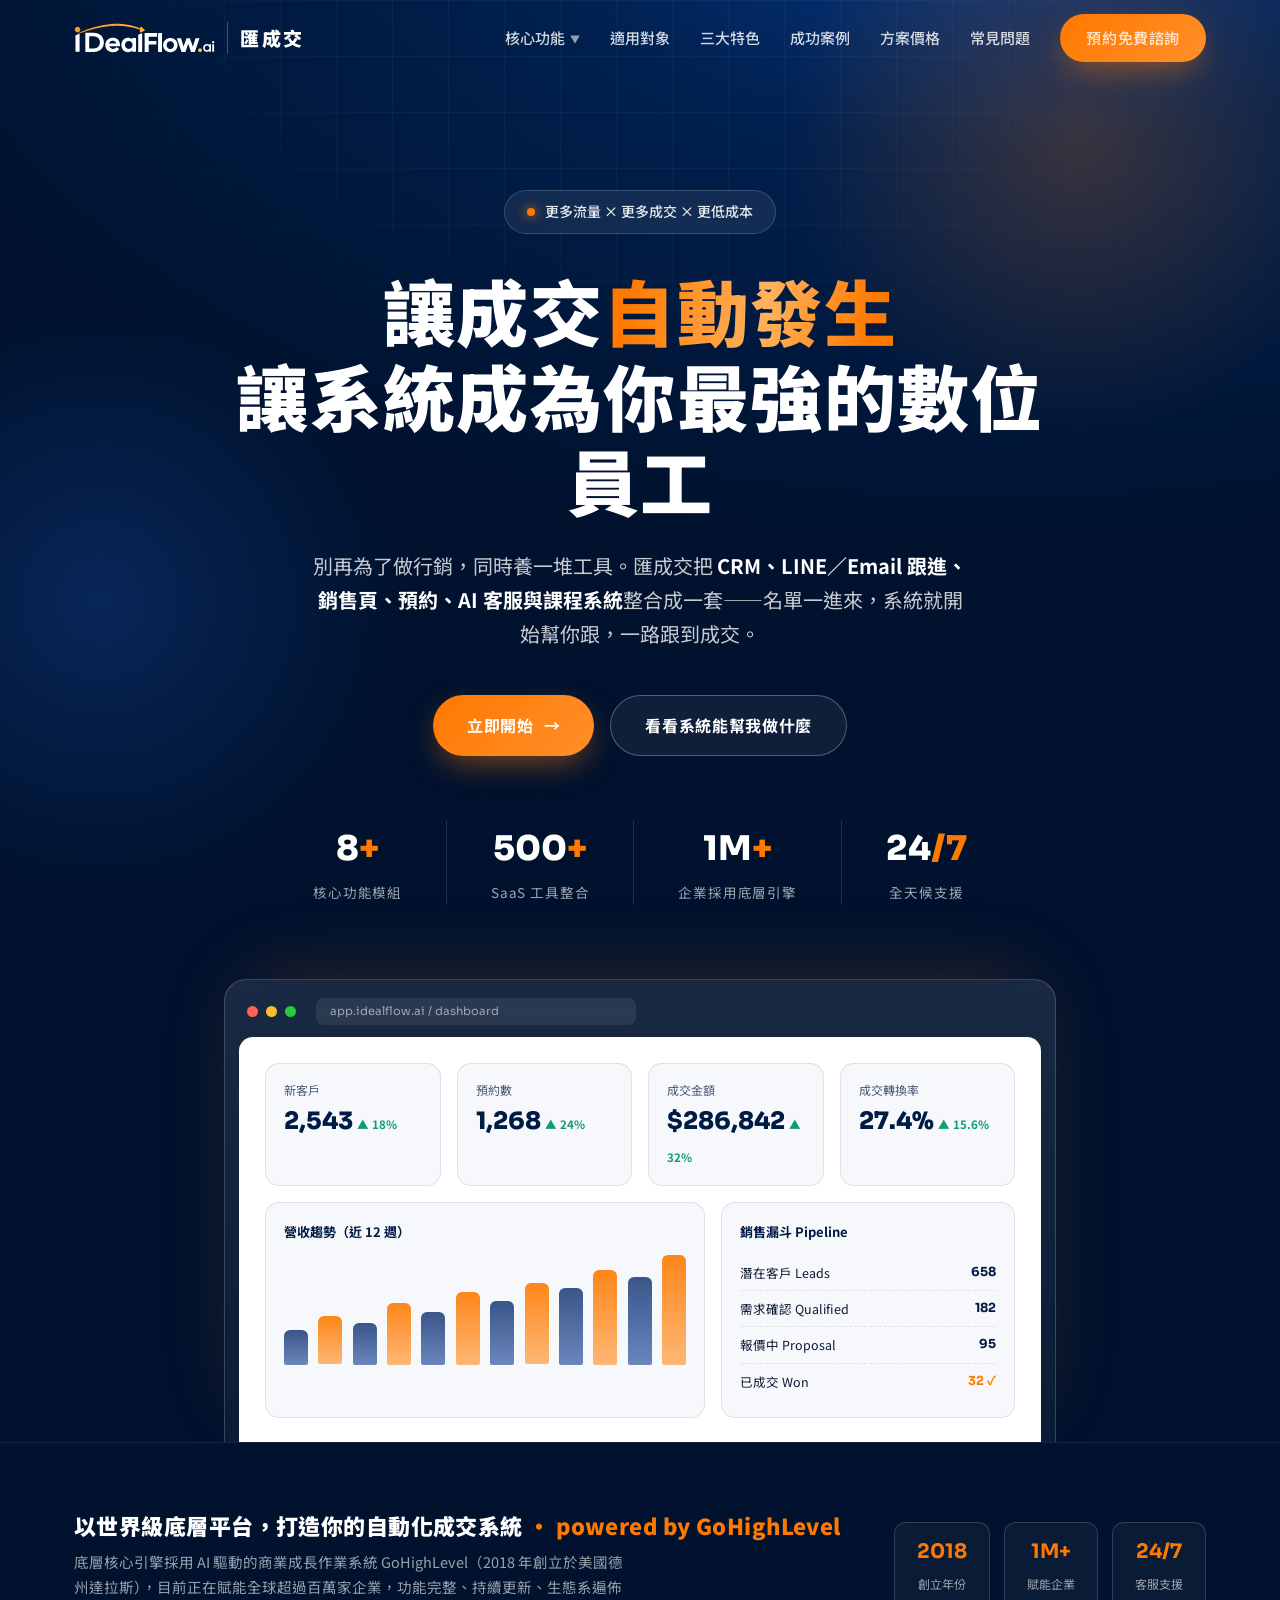
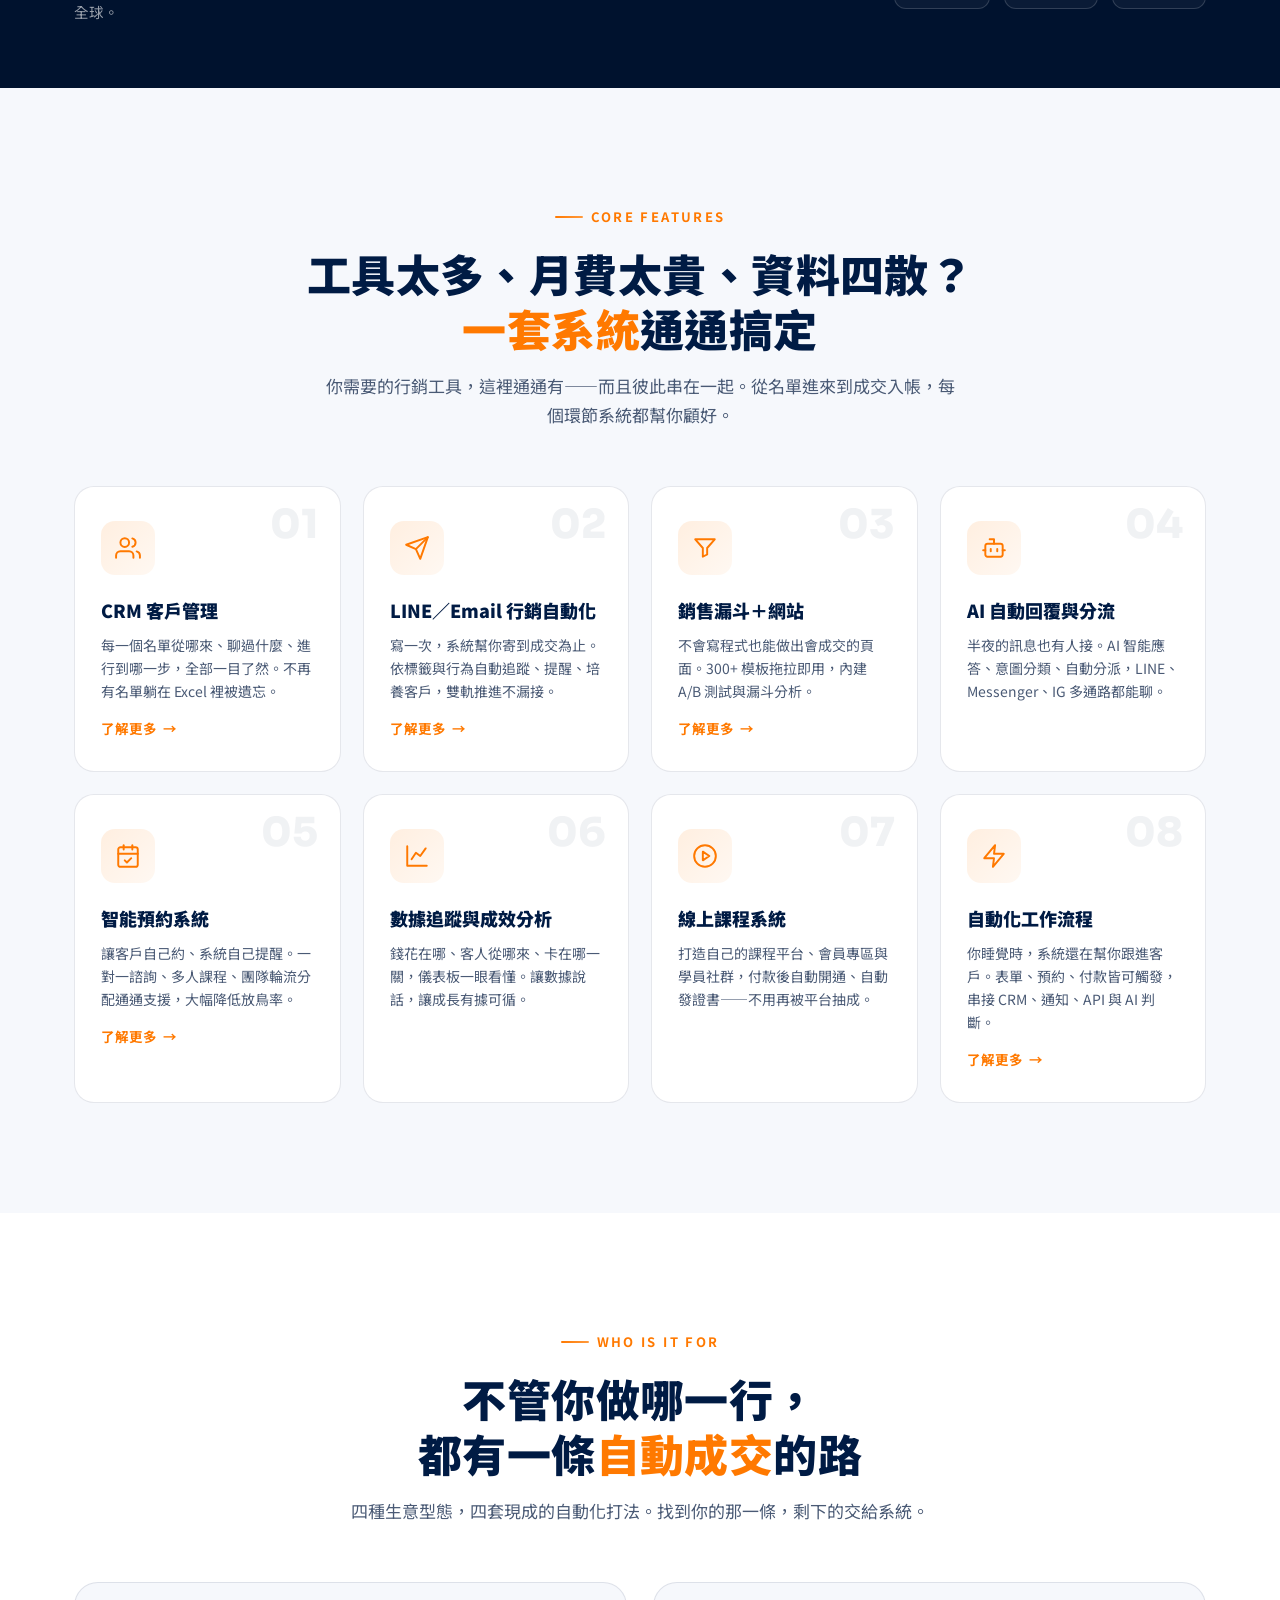
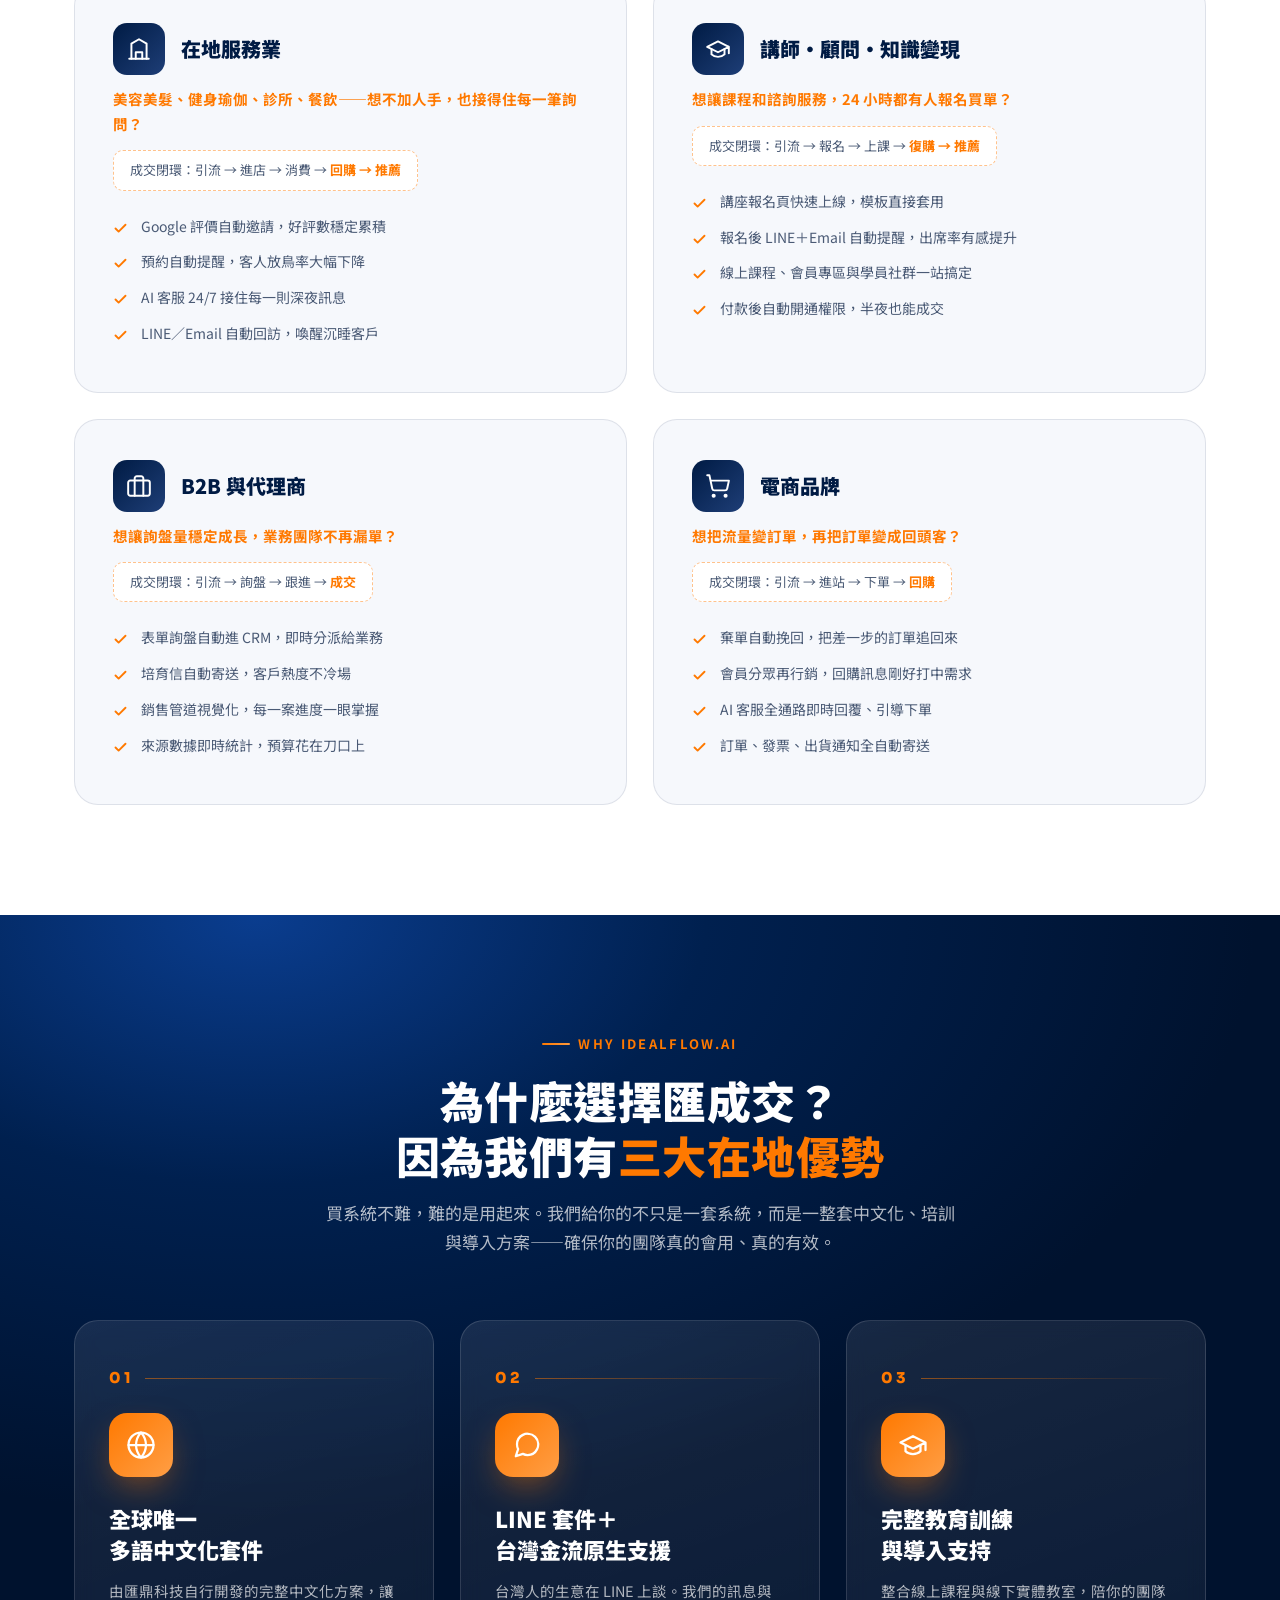
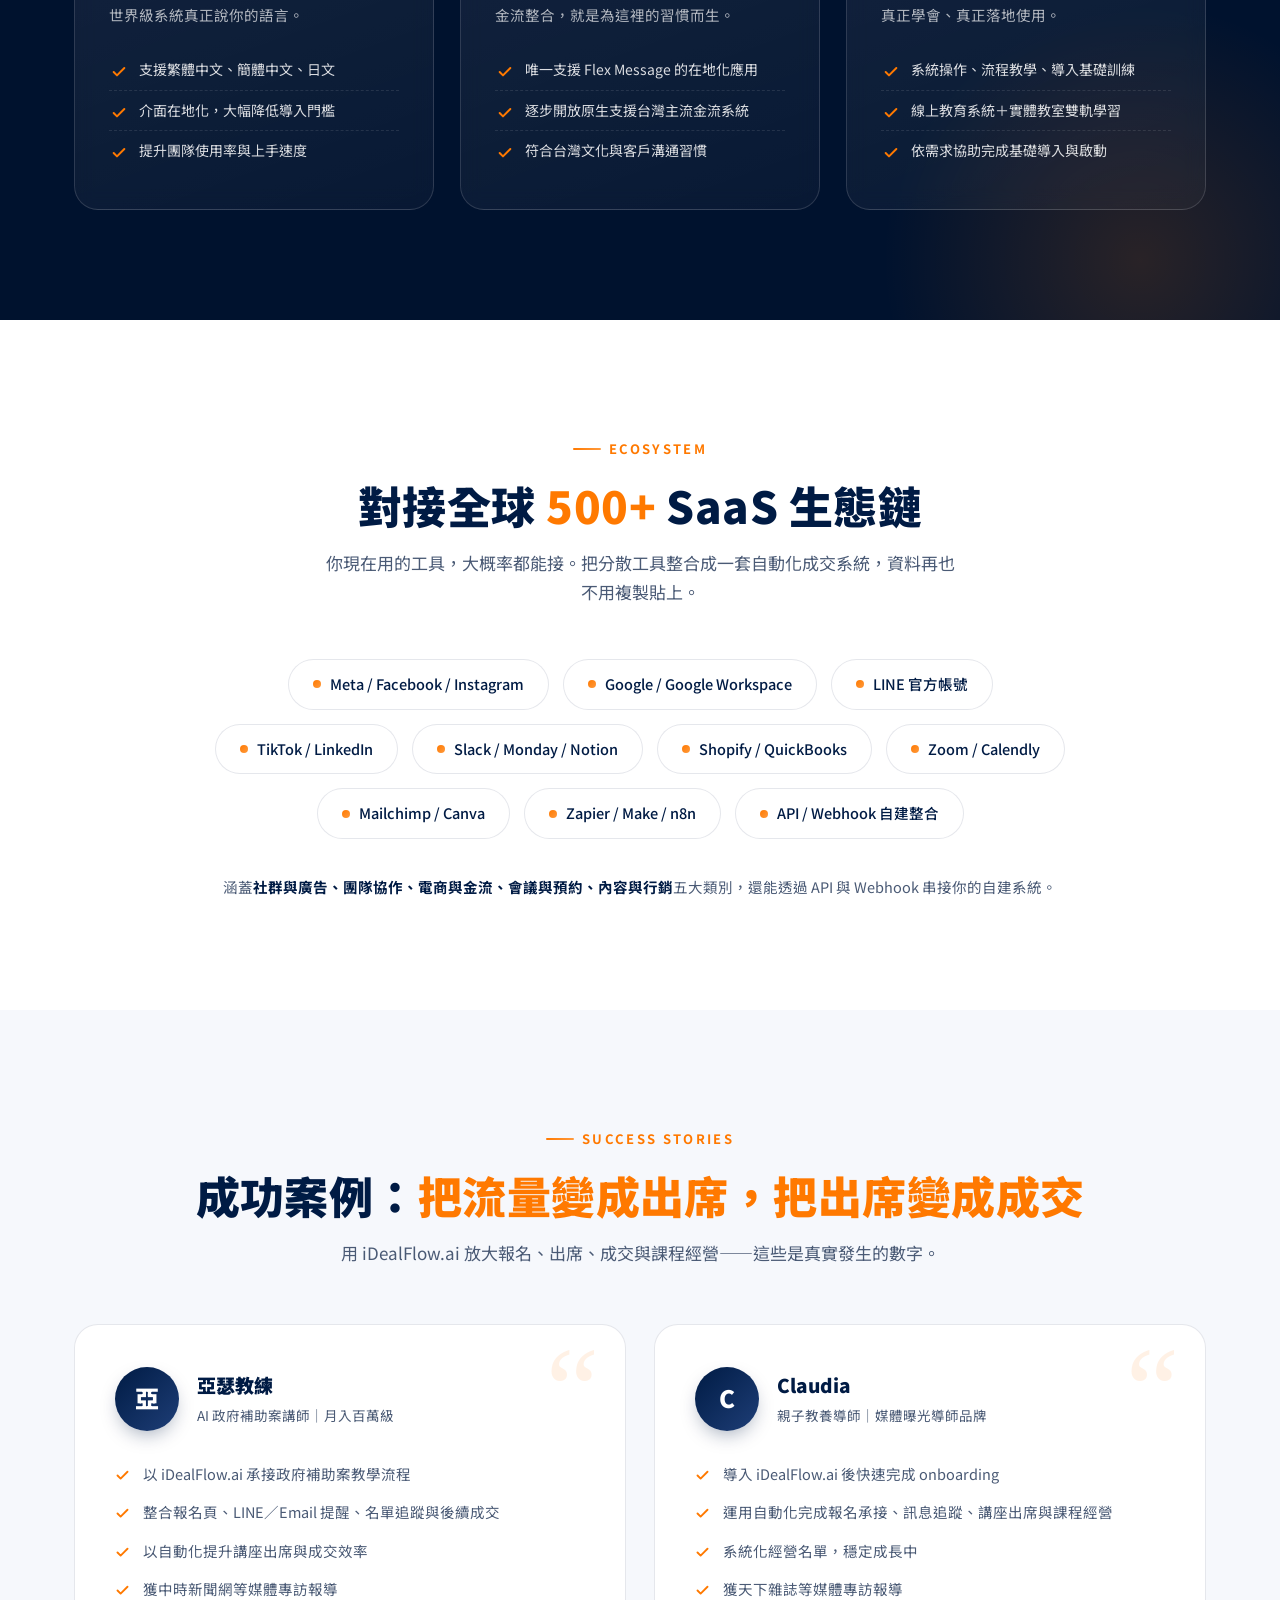
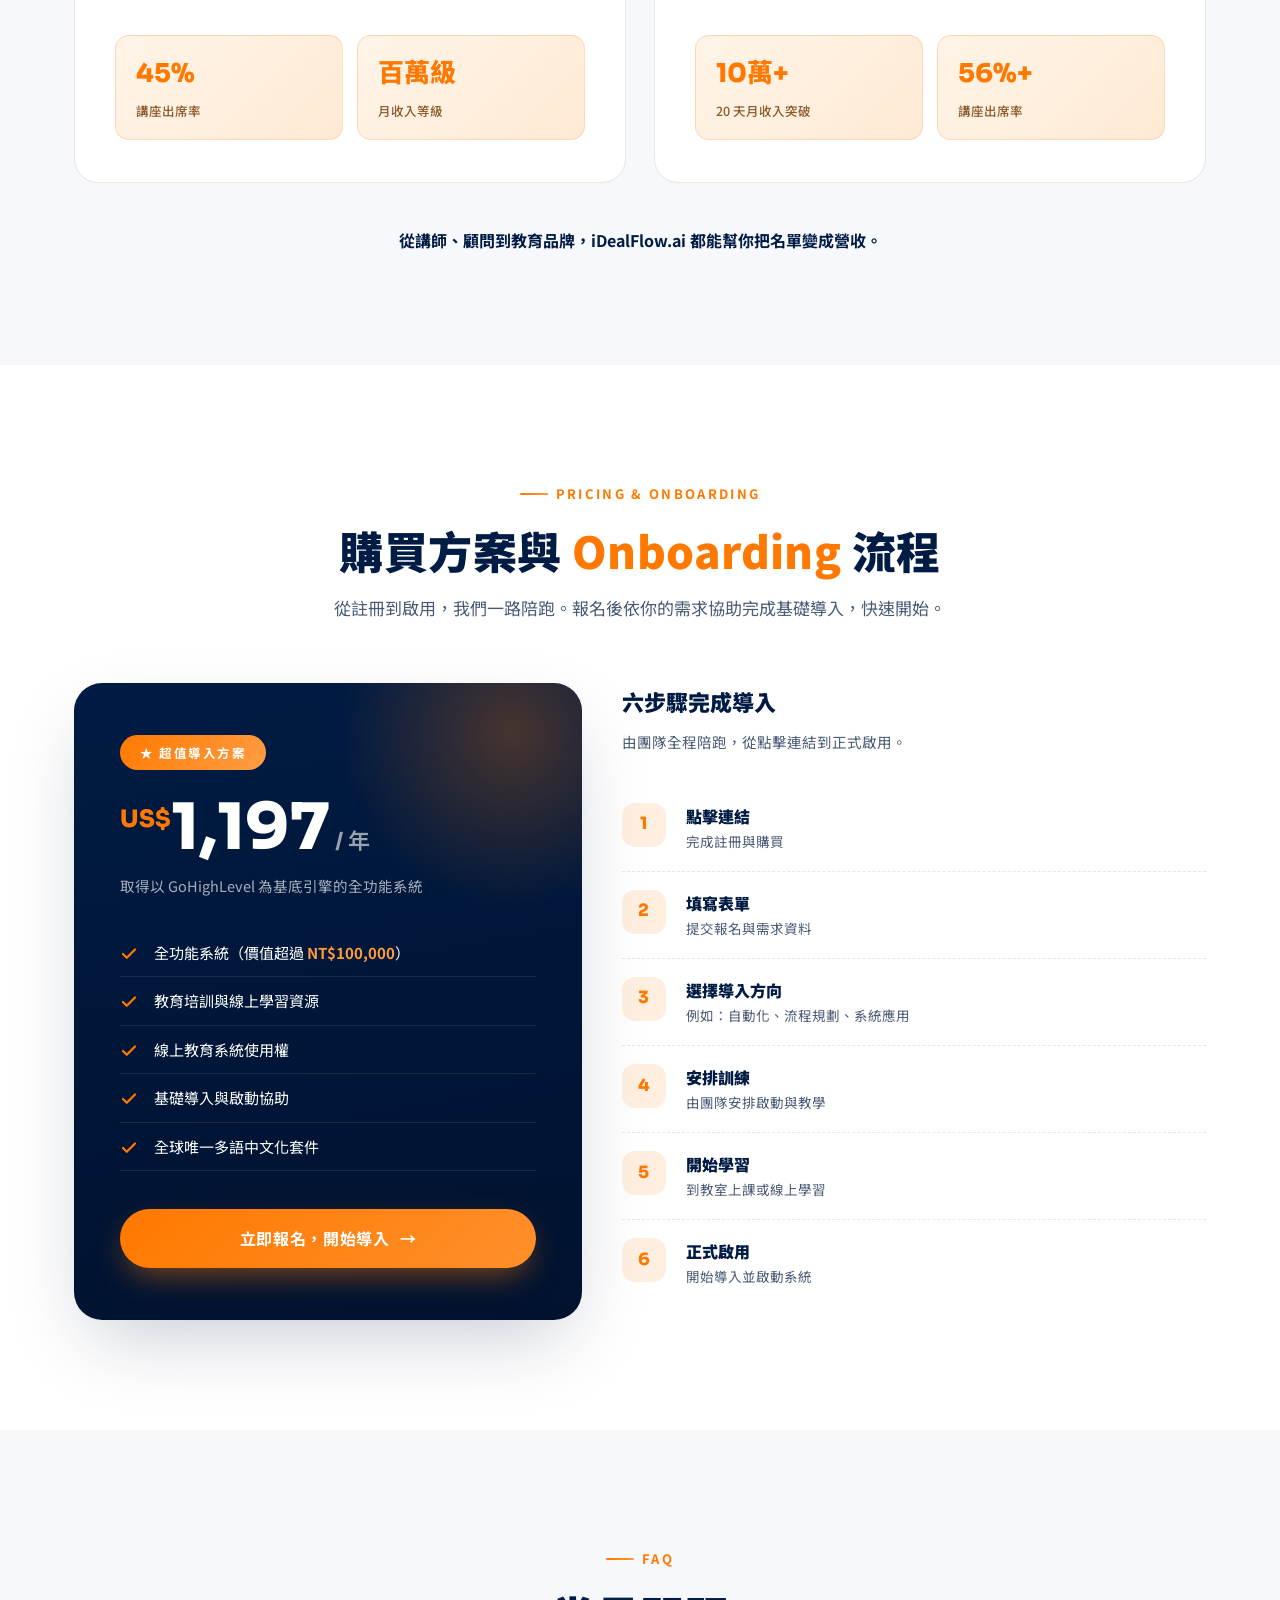
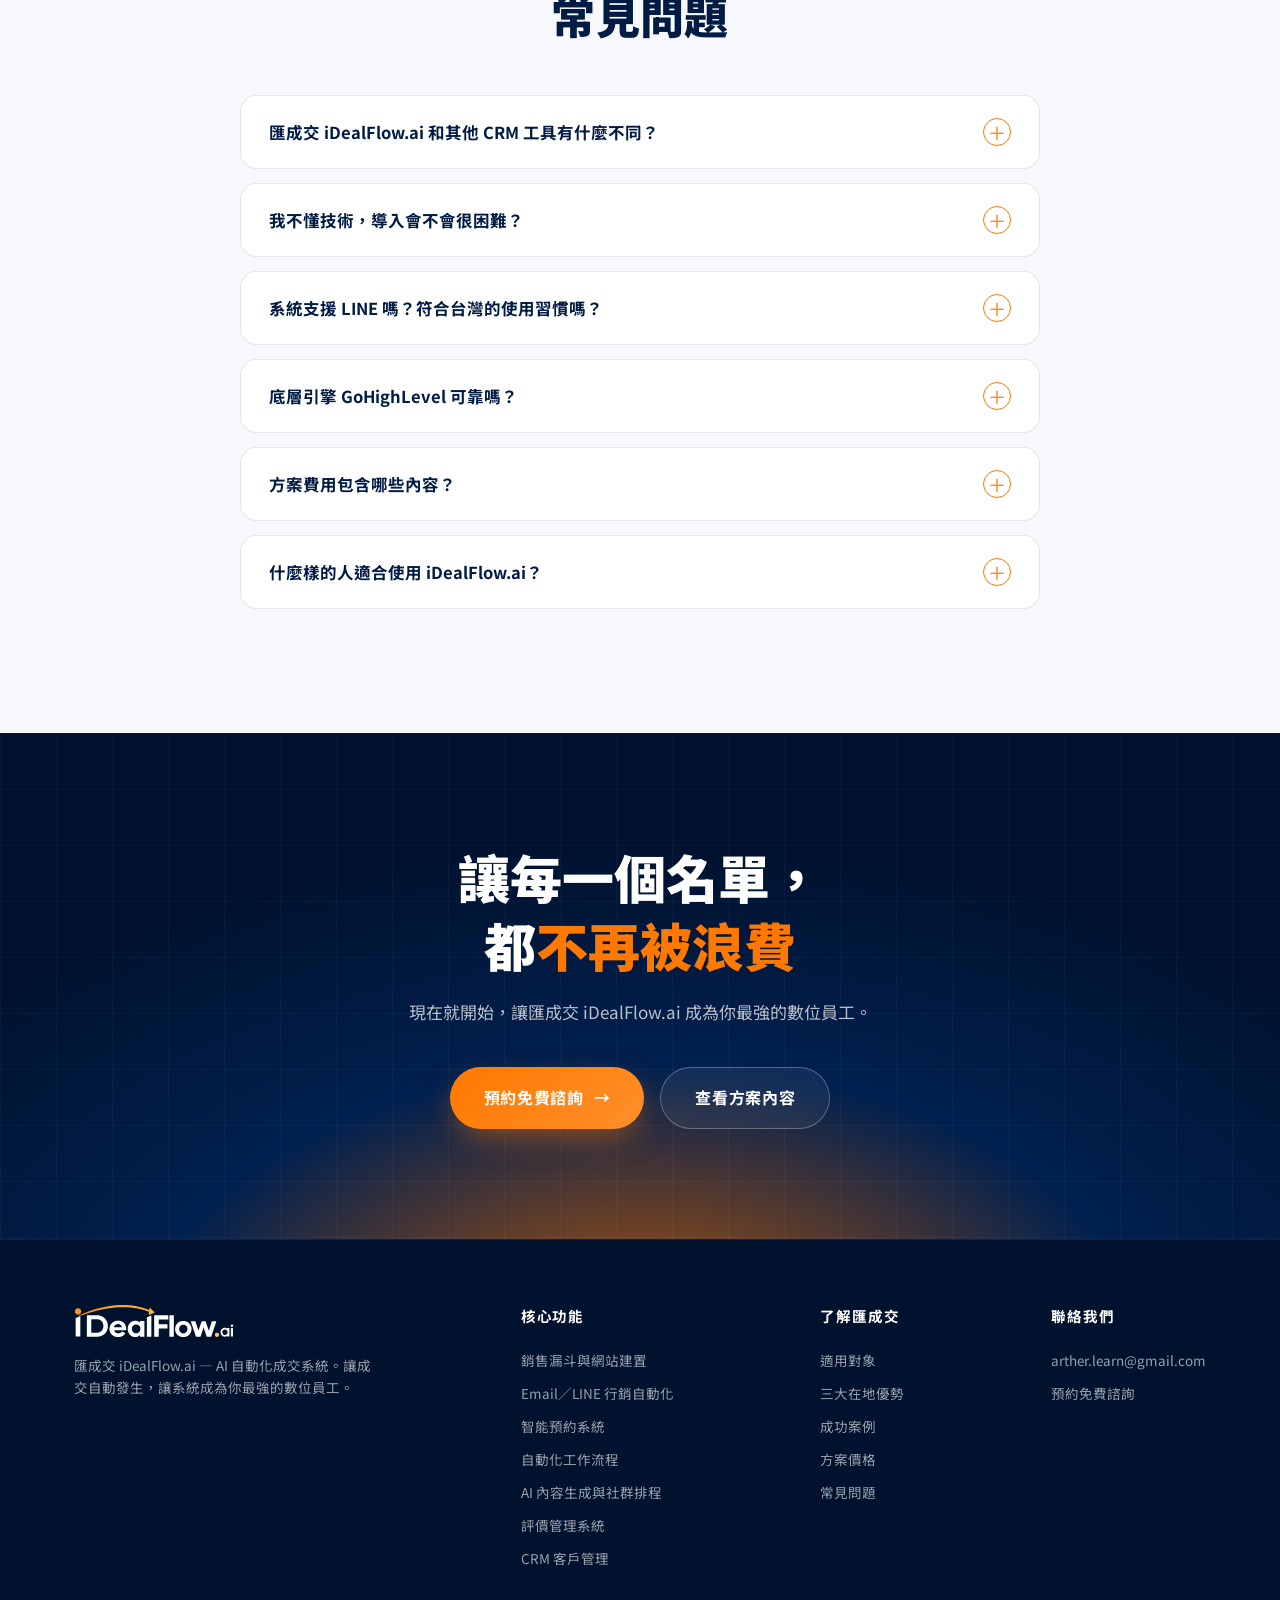
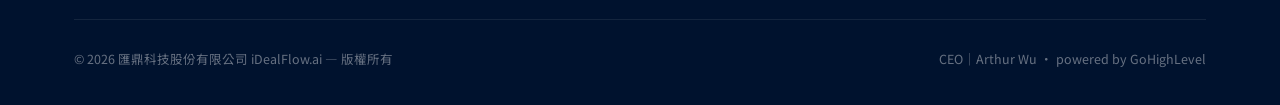
==== commit f51582c8: "logo 上色：官方線稿改實心填色，白字＋金色漸層球與箭頭 Co-Authored-By: Claude Fable 5 <noreply@anthropic.com>" ====
--- a/index.html
+++ b/index.html
@@ -16,7 +16,7 @@
 <header class="nav" id="nav">
   <div class="wrap nav-inner">
     <a class="brand" href="index.html" aria-label="匯成交 iDealFlow.ai">
-      <img class="logo-img" src="assets/logo-white.svg" alt="iDealFlow.ai">
+      <img class="logo-img" src="assets/logo-color.svg" alt="iDealFlow.ai">
       <span class="zh">匯成交</span>
     </a>
     <nav class="nav-links" id="navLinks">
@@ -437,7 +437,7 @@
   <div class="wrap">
     <div class="foot-top">
       <div class="foot-brand">
-        <img class="logo-img" src="assets/logo-white.svg" alt="iDealFlow.ai">
+        <img class="logo-img" src="assets/logo-color.svg" alt="iDealFlow.ai">
         <p>匯成交 iDealFlow.ai — AI 自動化成交系統。讓成交自動發生，讓系統成為你最強的數位員工。</p>
       </div>
       <div class="foot-col">
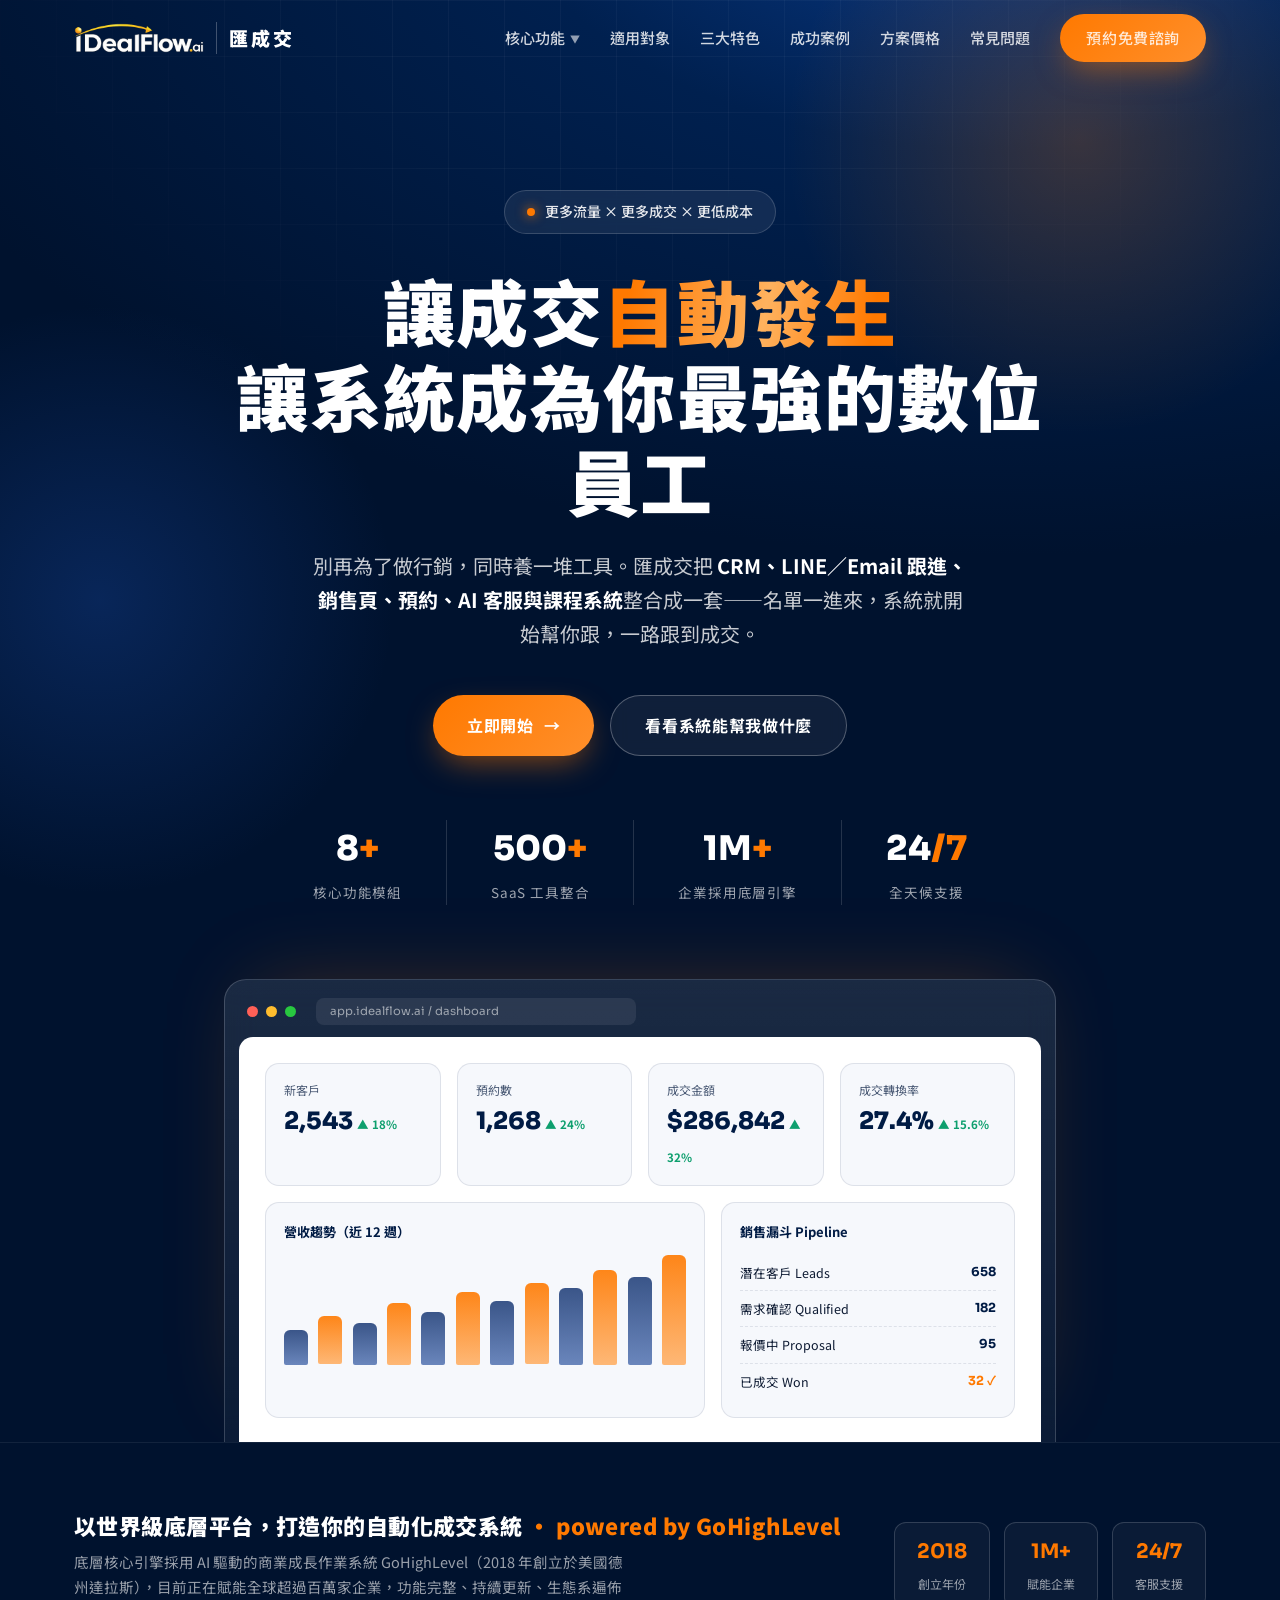
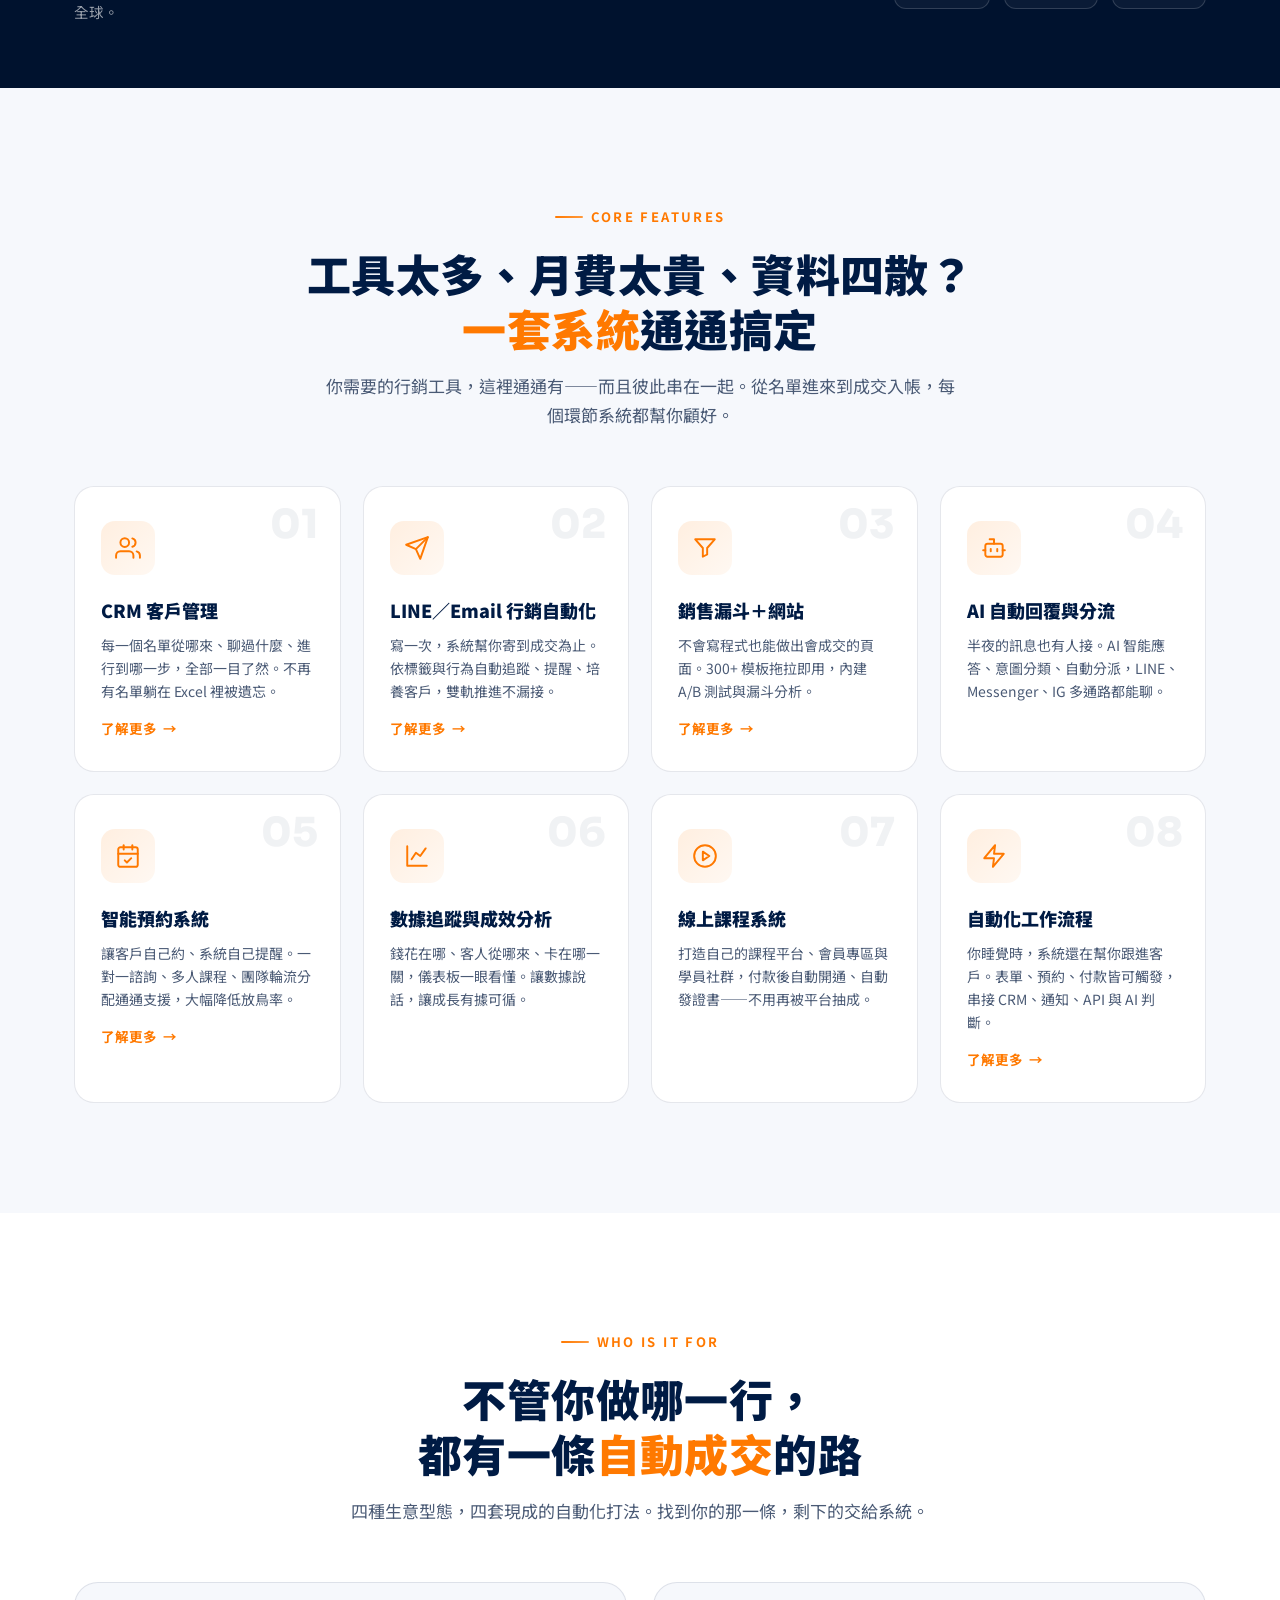
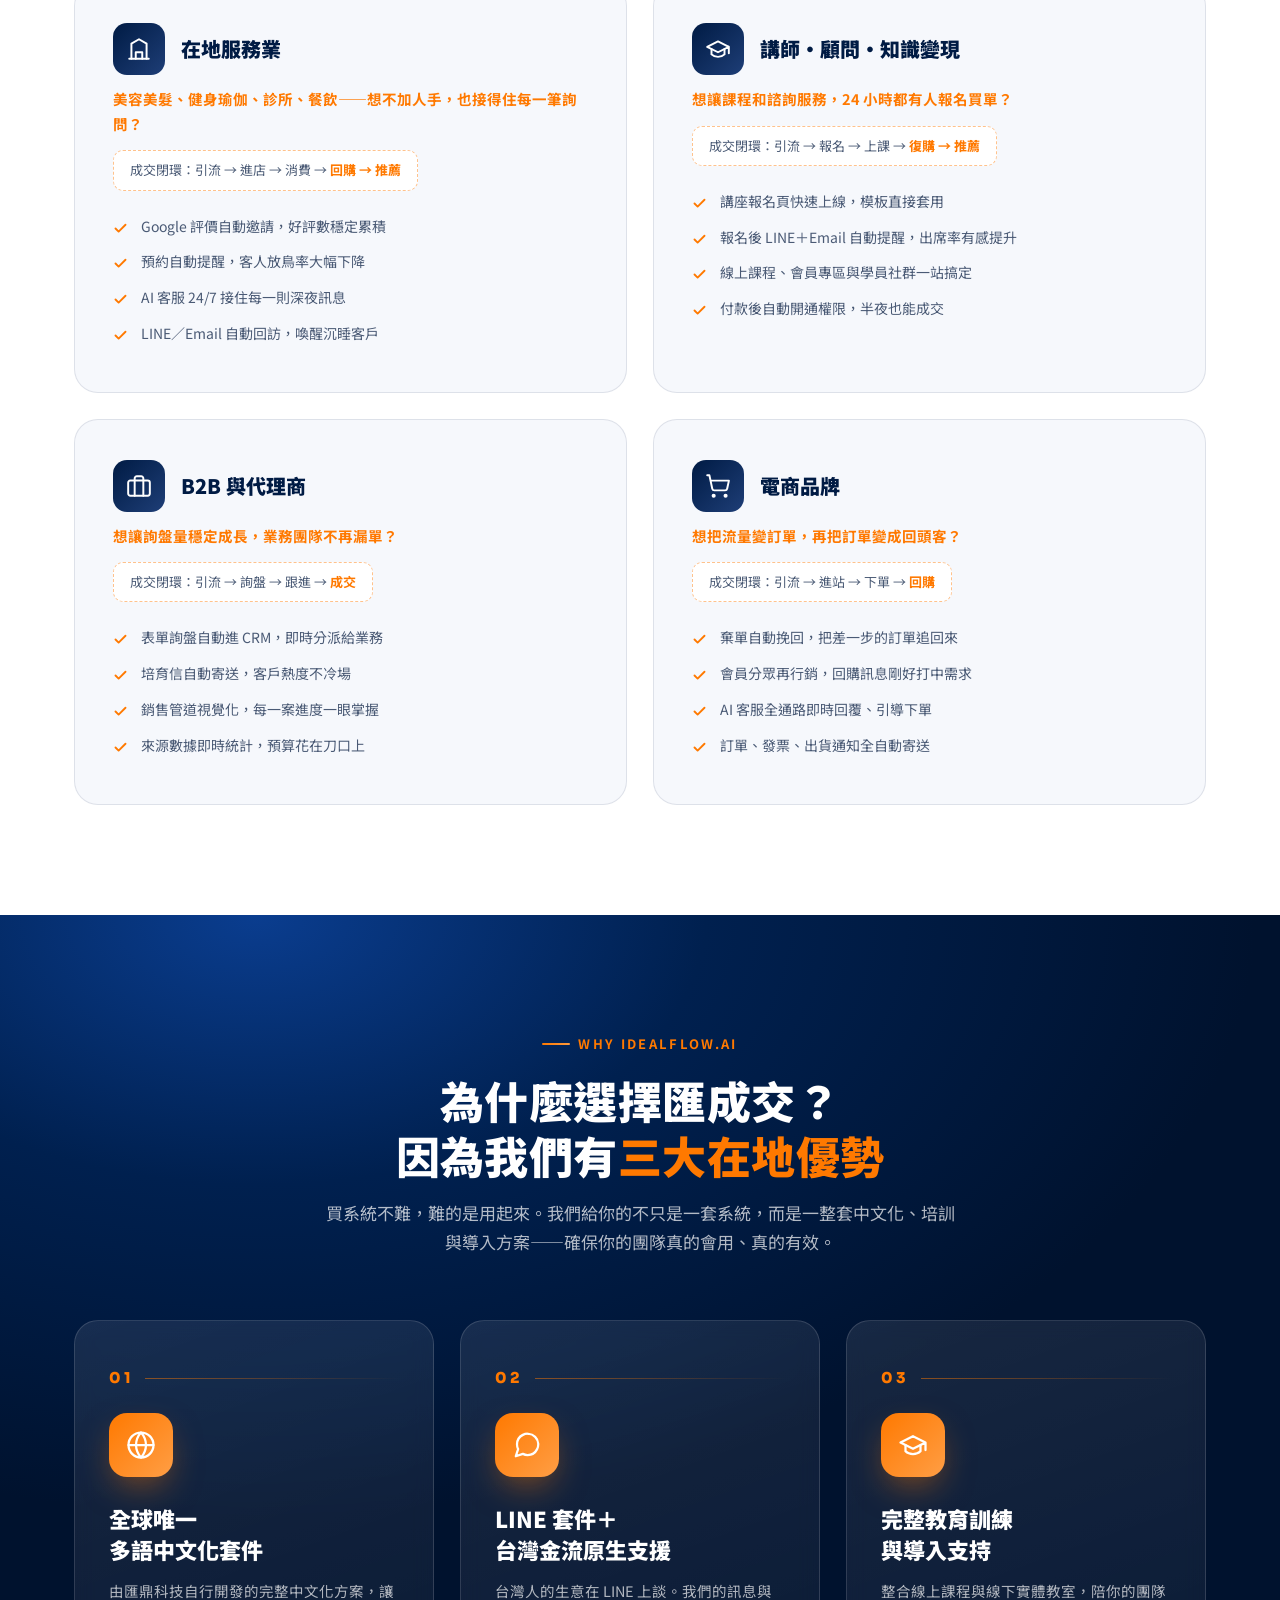
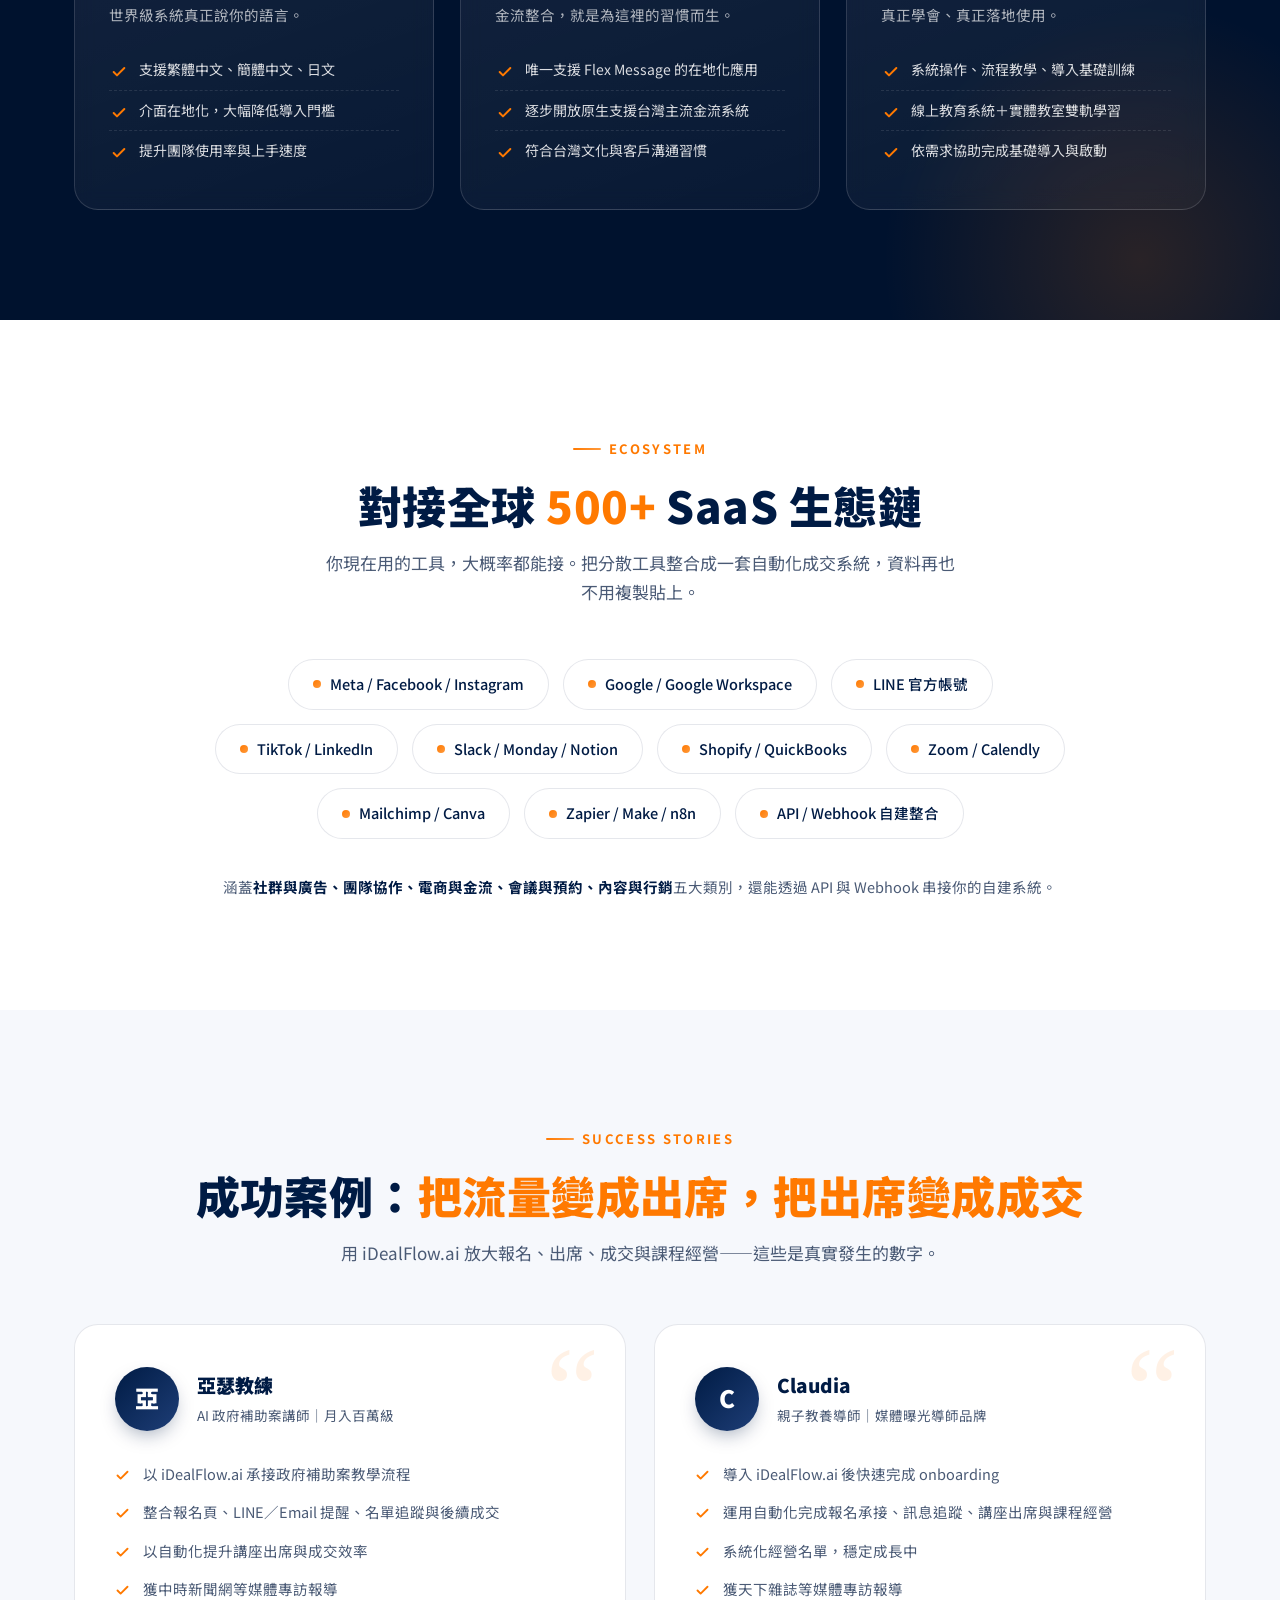
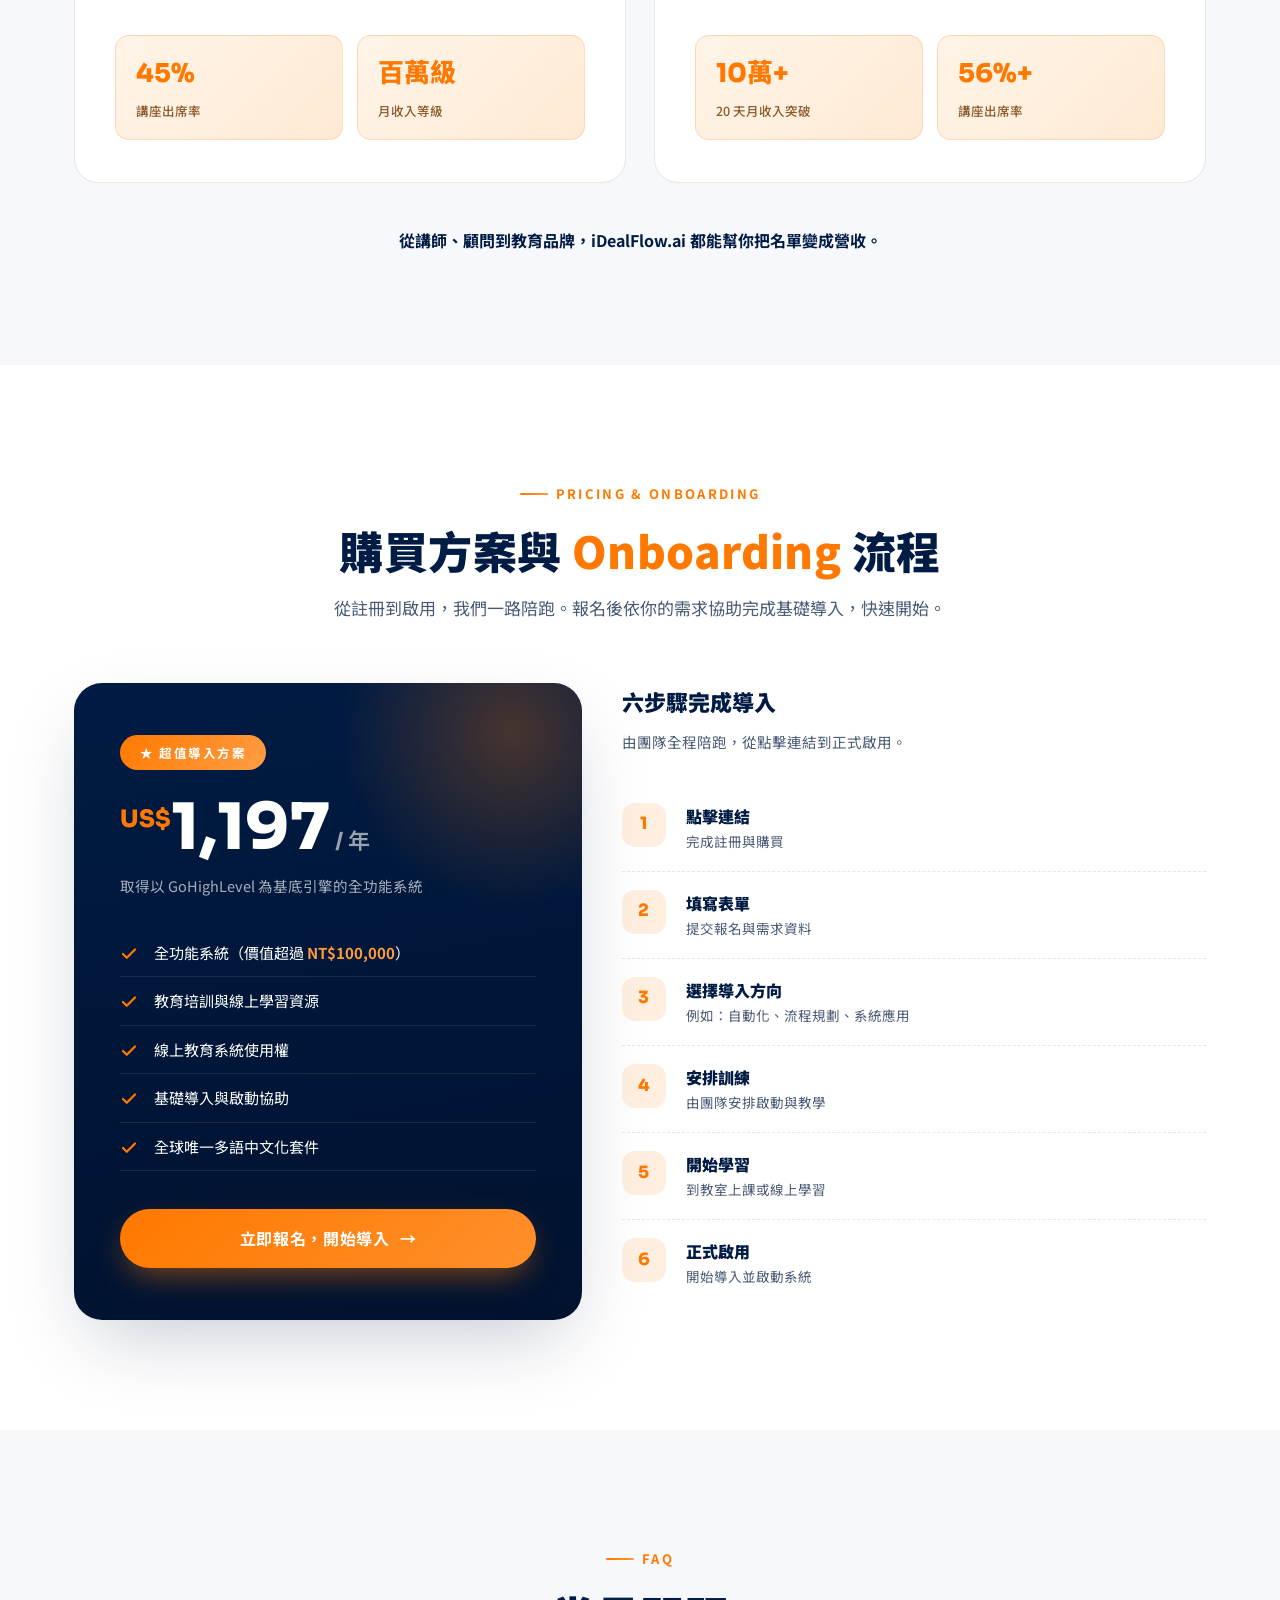
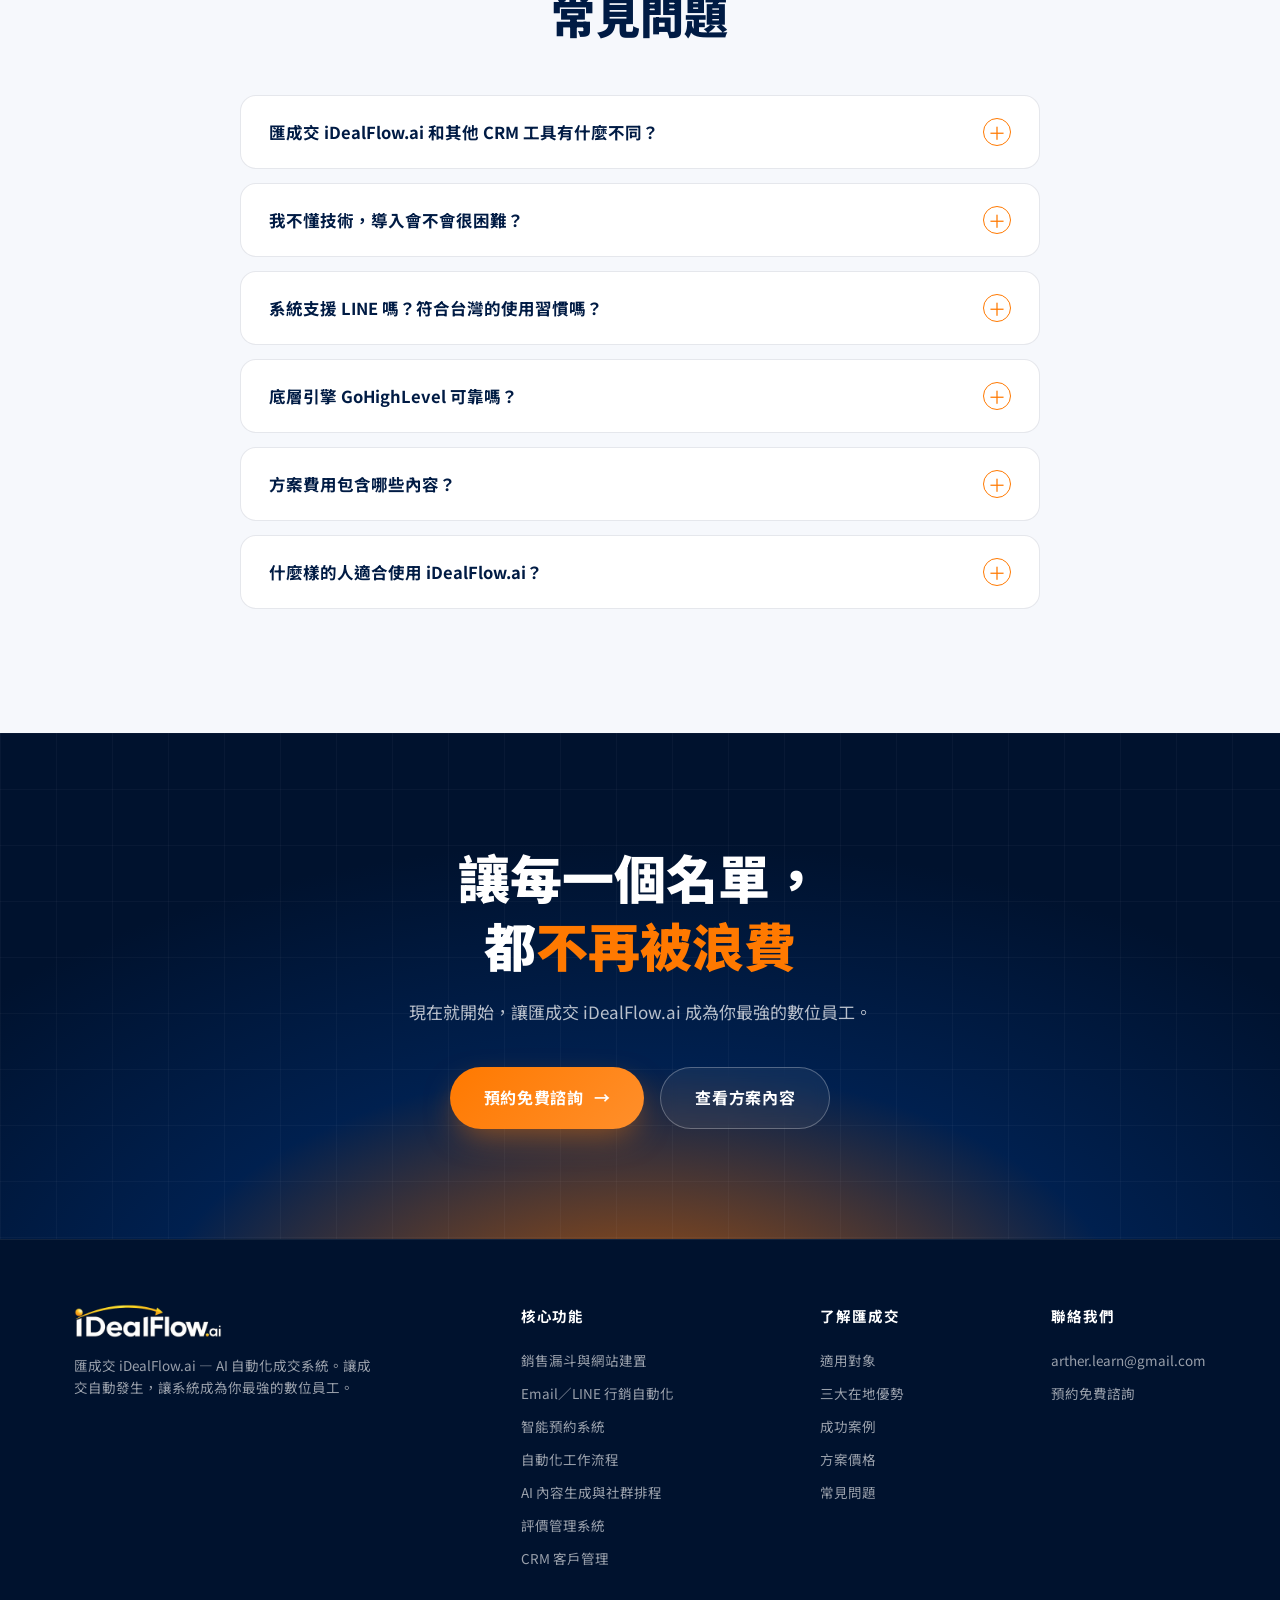
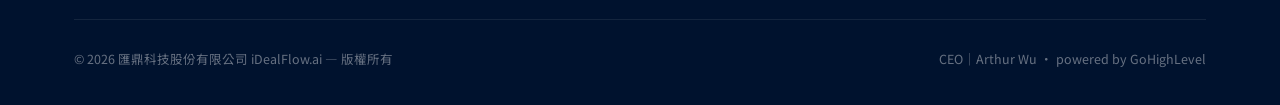
==== commit 0c1f4368: "logo 改用官方去背 PNG（裁切＋縮放至 2x retina 尺寸） Co-Authored-By: Claude Fable 5 <noreply@anthropic.com>" ====
--- a/index.html
+++ b/index.html
@@ -16,7 +16,7 @@
 <header class="nav" id="nav">
   <div class="wrap nav-inner">
     <a class="brand" href="index.html" aria-label="匯成交 iDealFlow.ai">
-      <img class="logo-img" src="assets/logo-color.svg" alt="iDealFlow.ai">
+      <img class="logo-img" src="assets/logo-full.png" alt="iDealFlow.ai">
       <span class="zh">匯成交</span>
     </a>
     <nav class="nav-links" id="navLinks">
@@ -437,7 +437,7 @@
   <div class="wrap">
     <div class="foot-top">
       <div class="foot-brand">
-        <img class="logo-img" src="assets/logo-color.svg" alt="iDealFlow.ai">
+        <img class="logo-img" src="assets/logo-full.png" alt="iDealFlow.ai">
         <p>匯成交 iDealFlow.ai — AI 自動化成交系統。讓成交自動發生，讓系統成為你最強的數位員工。</p>
       </div>
       <div class="foot-col">
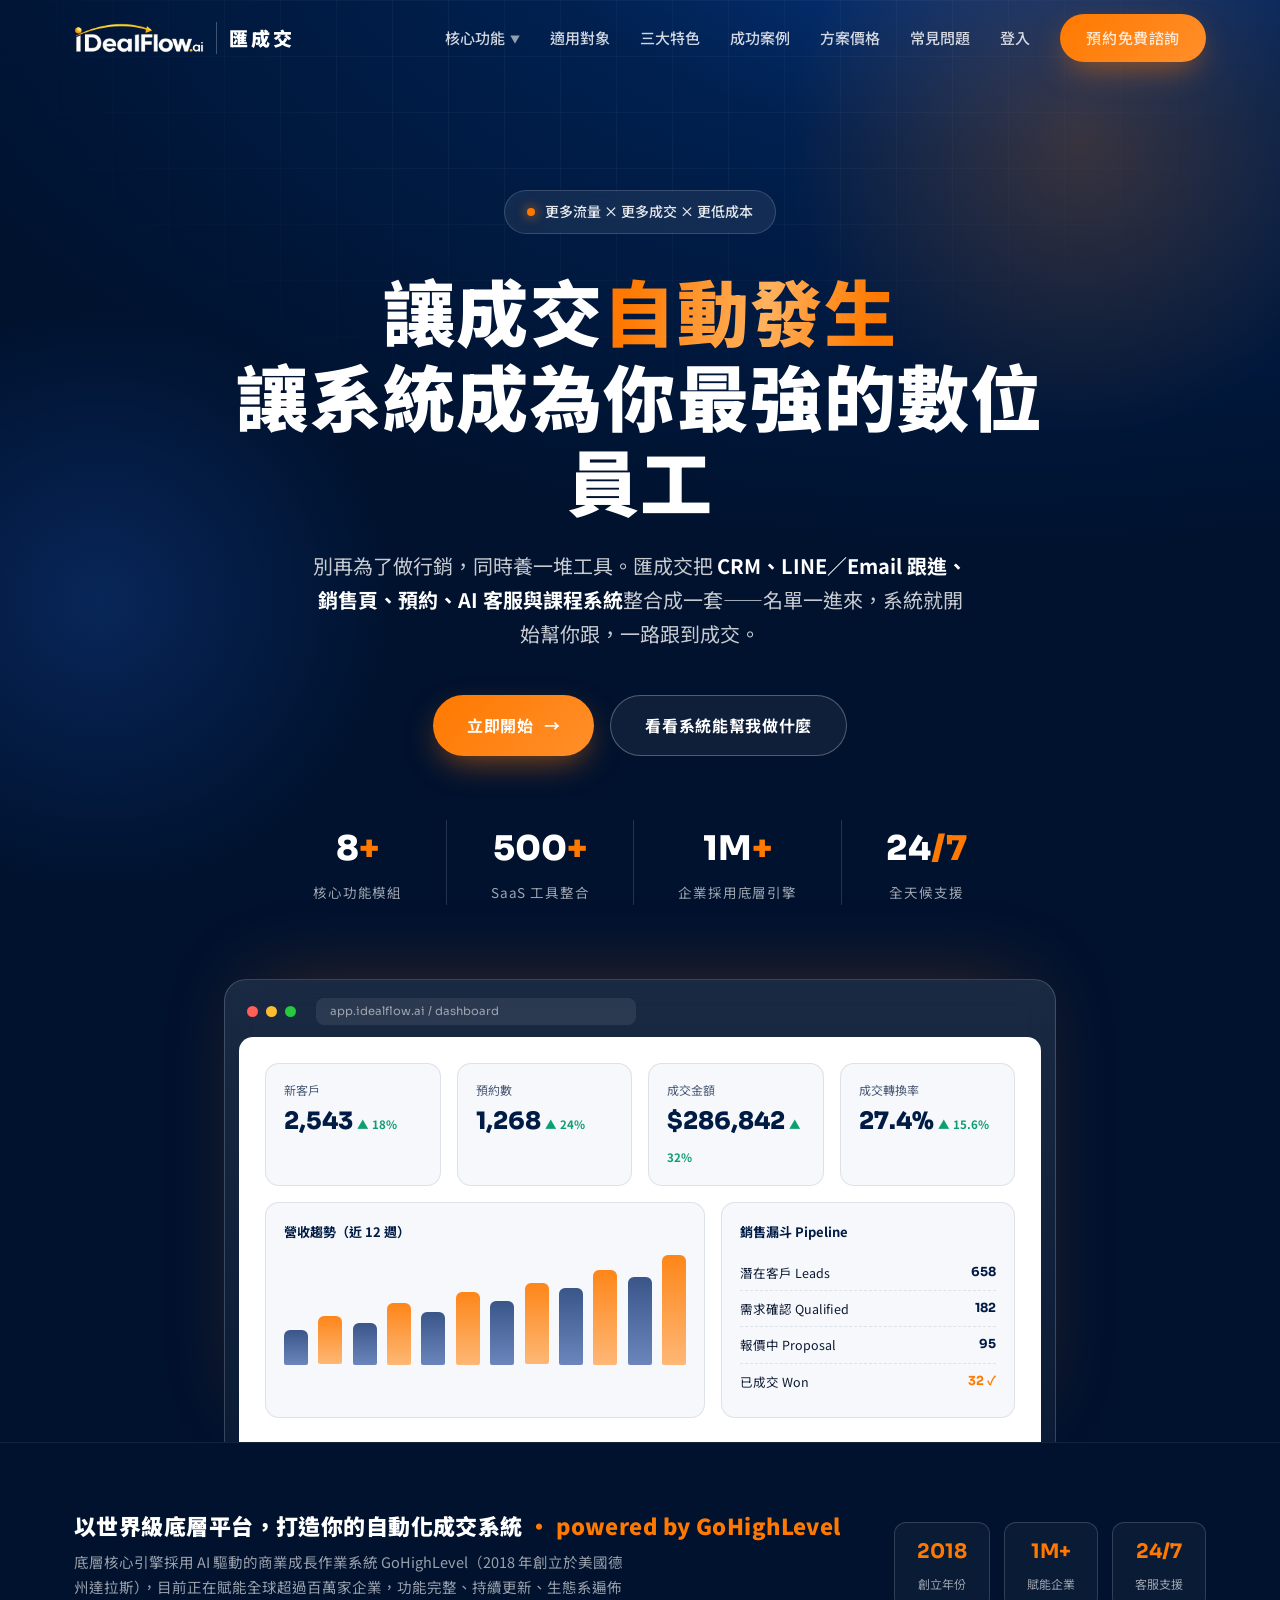
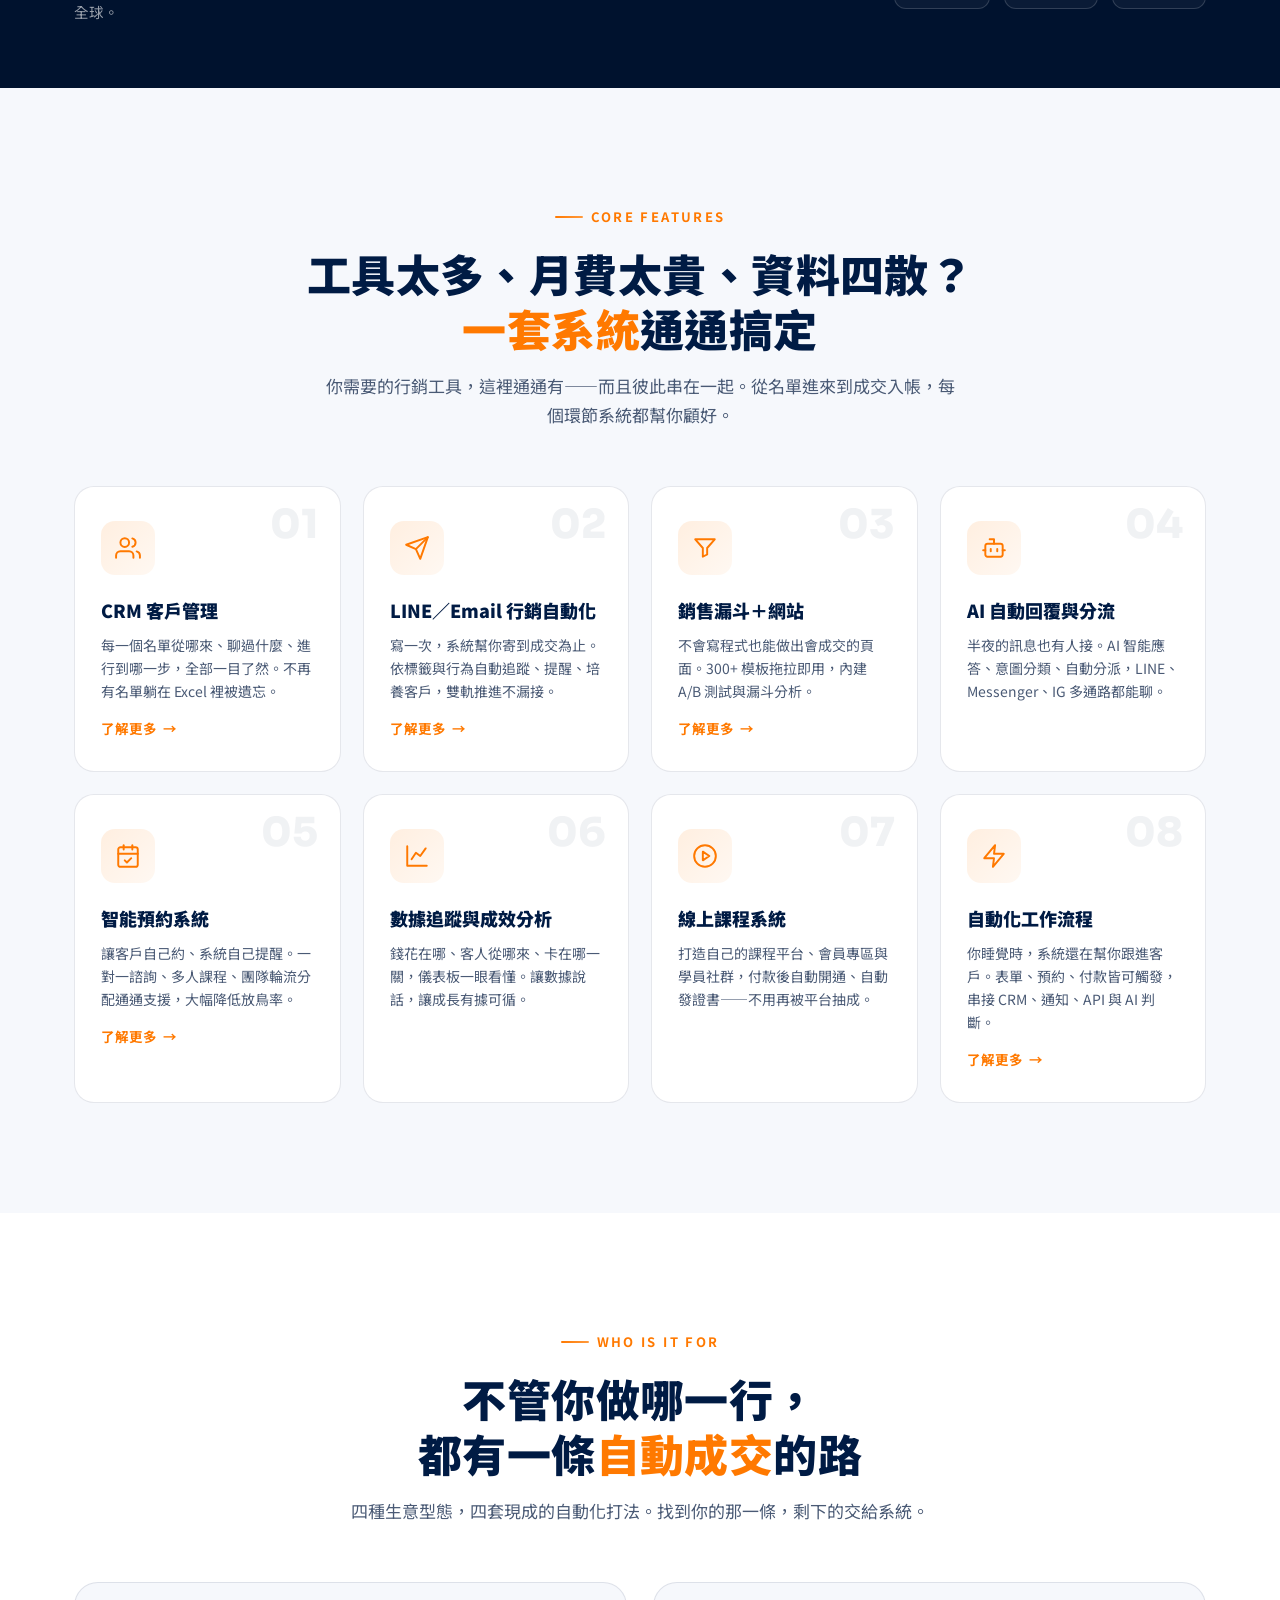
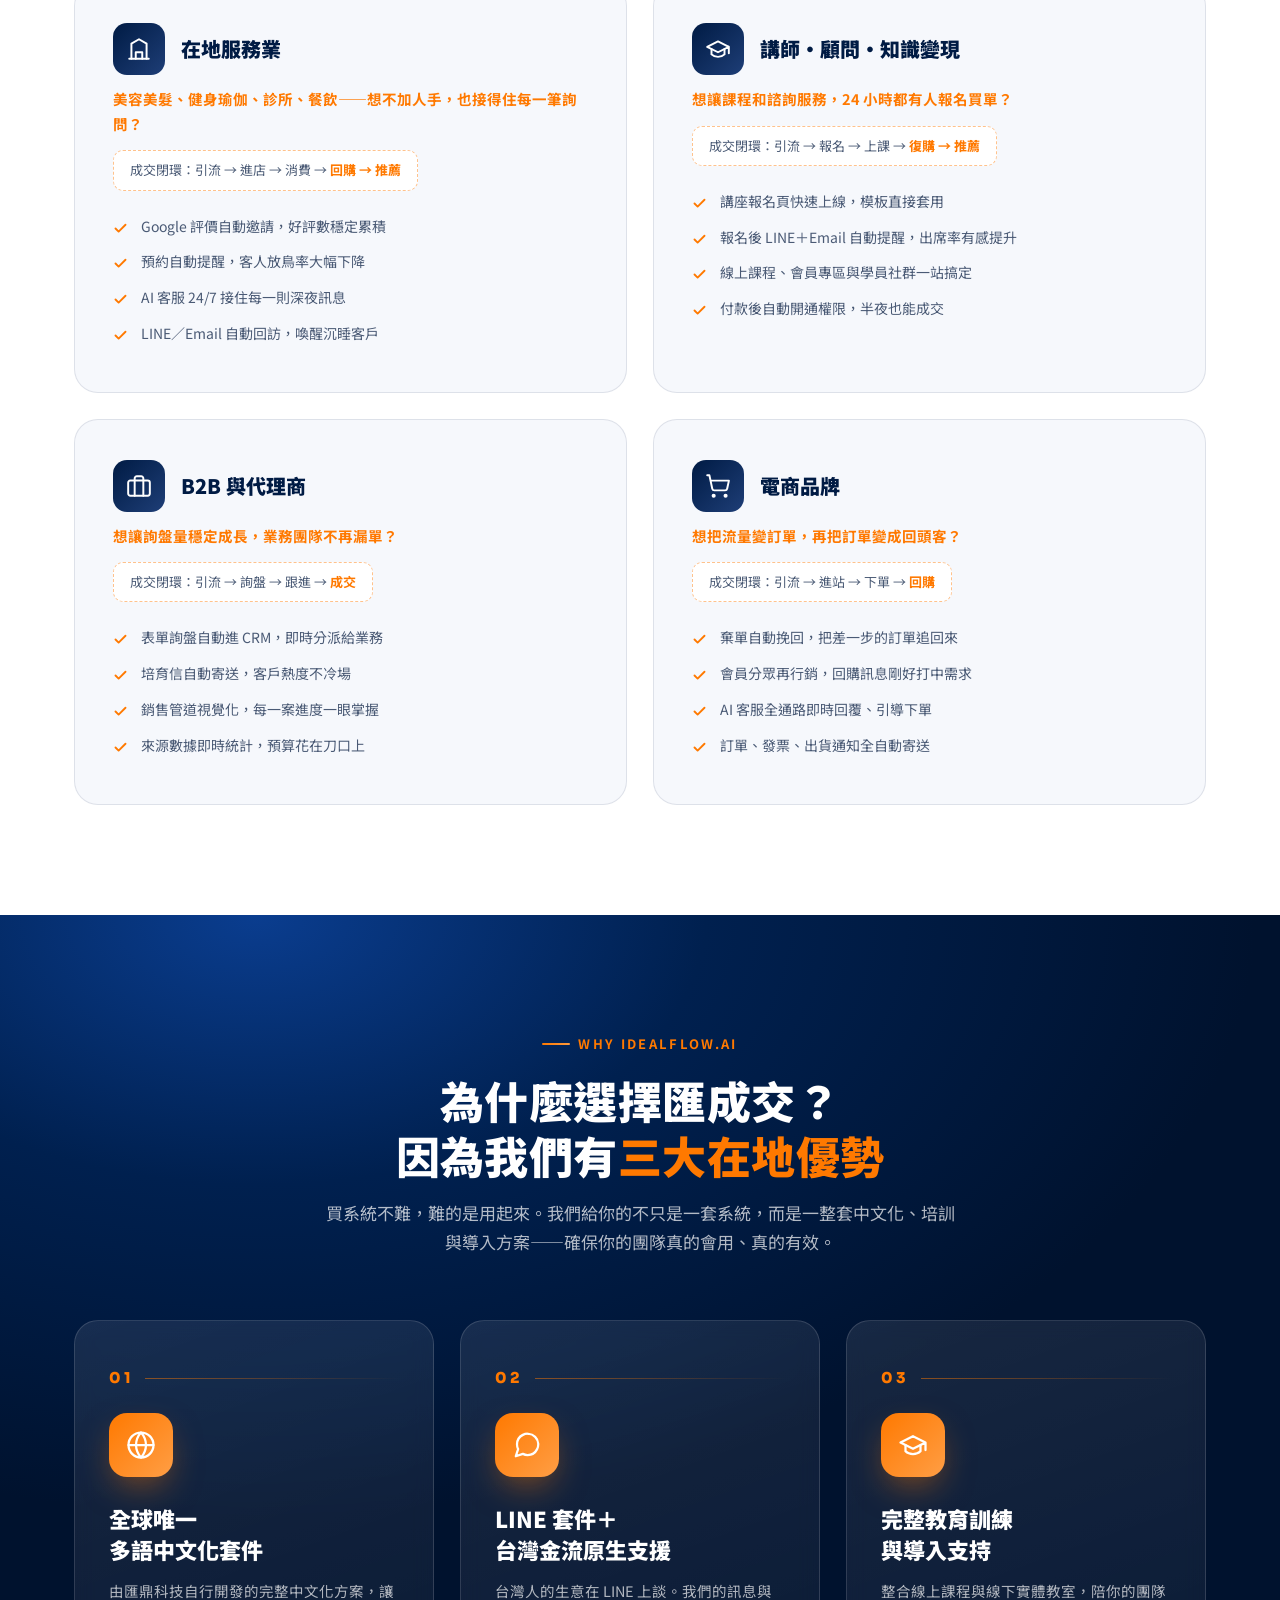
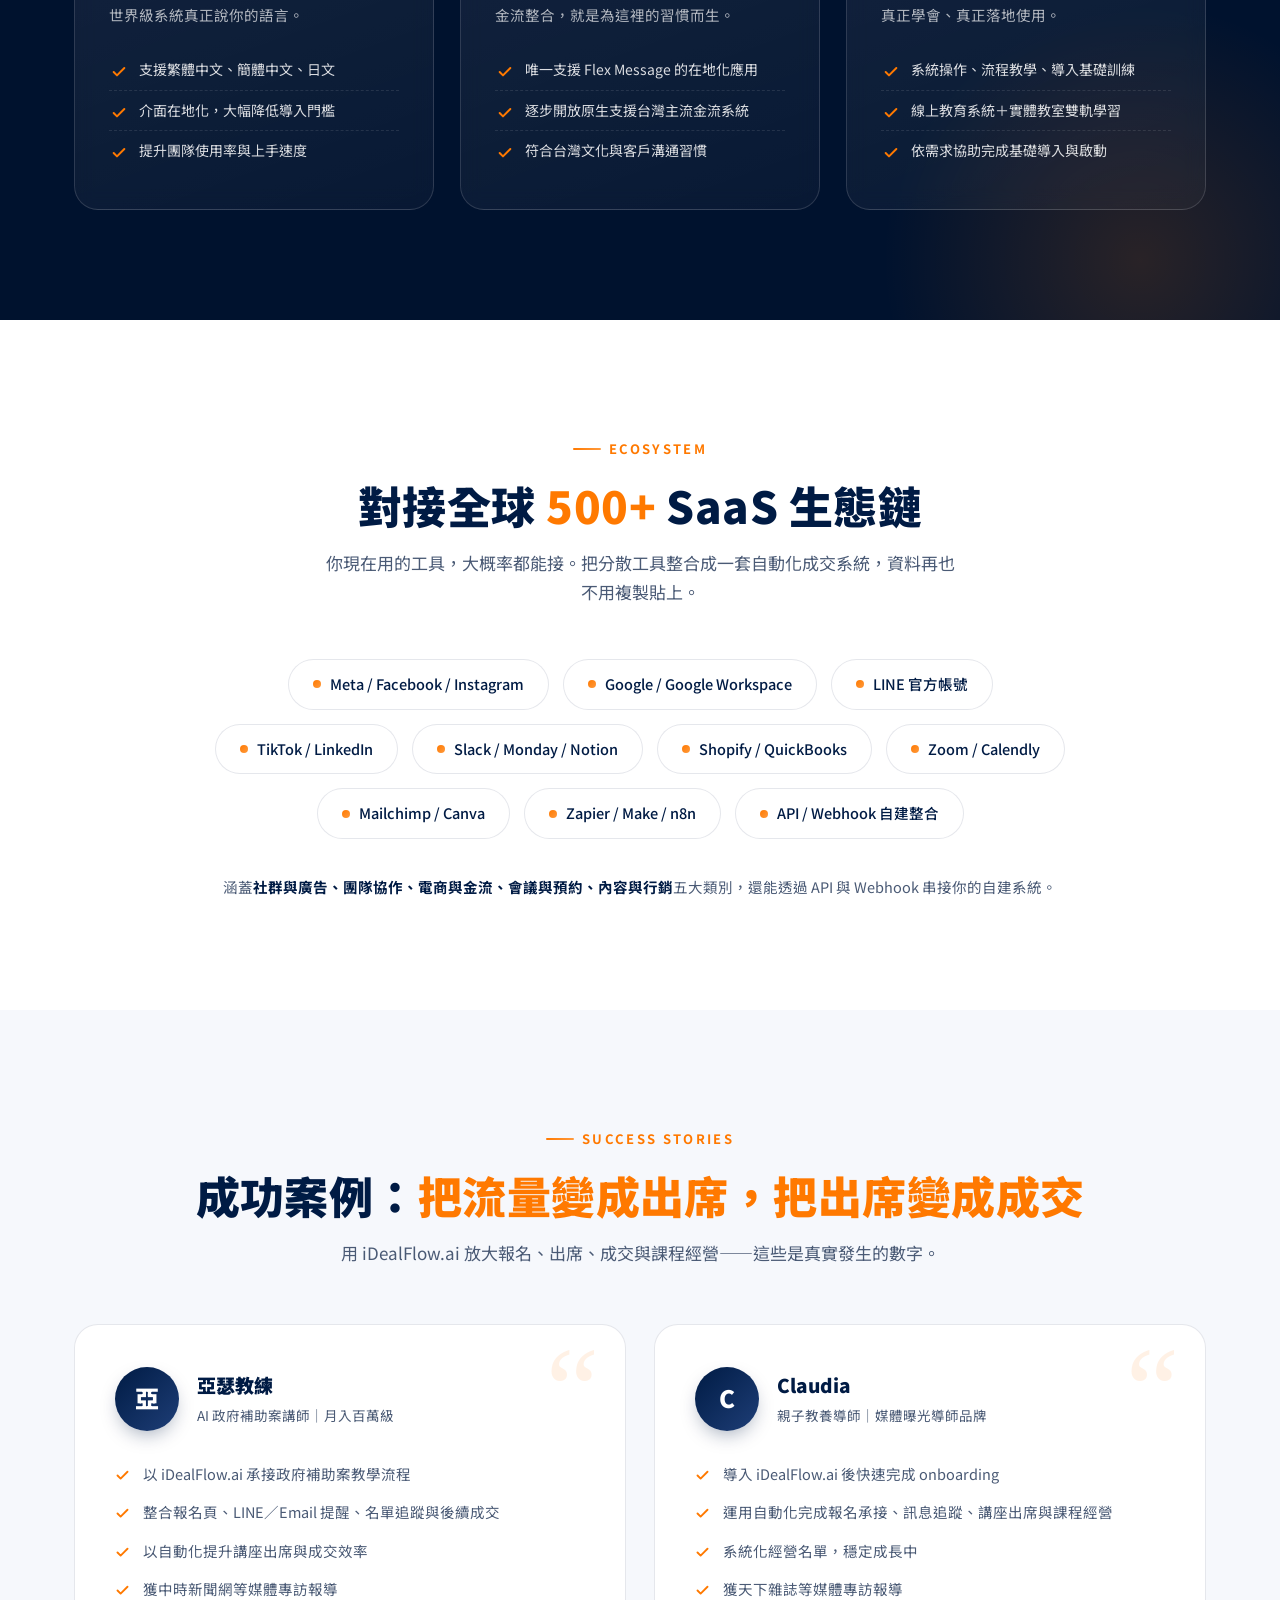
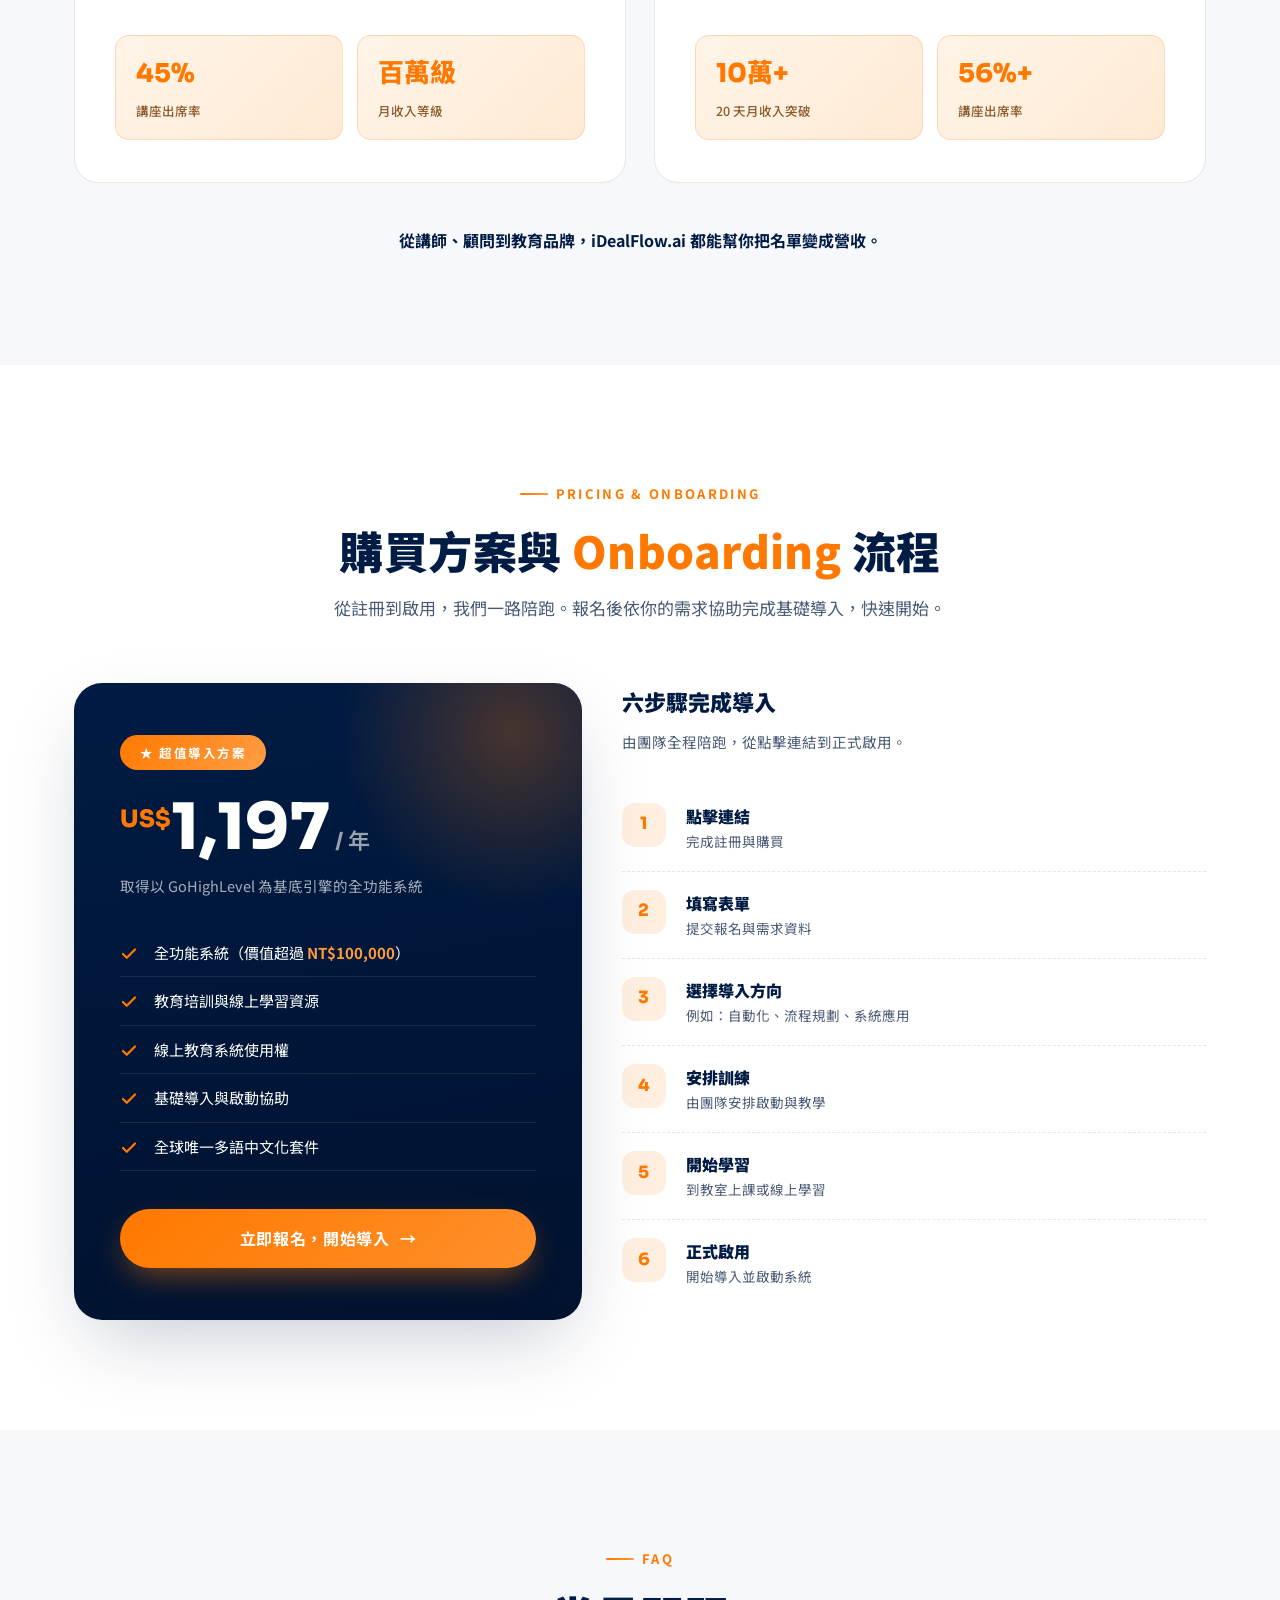
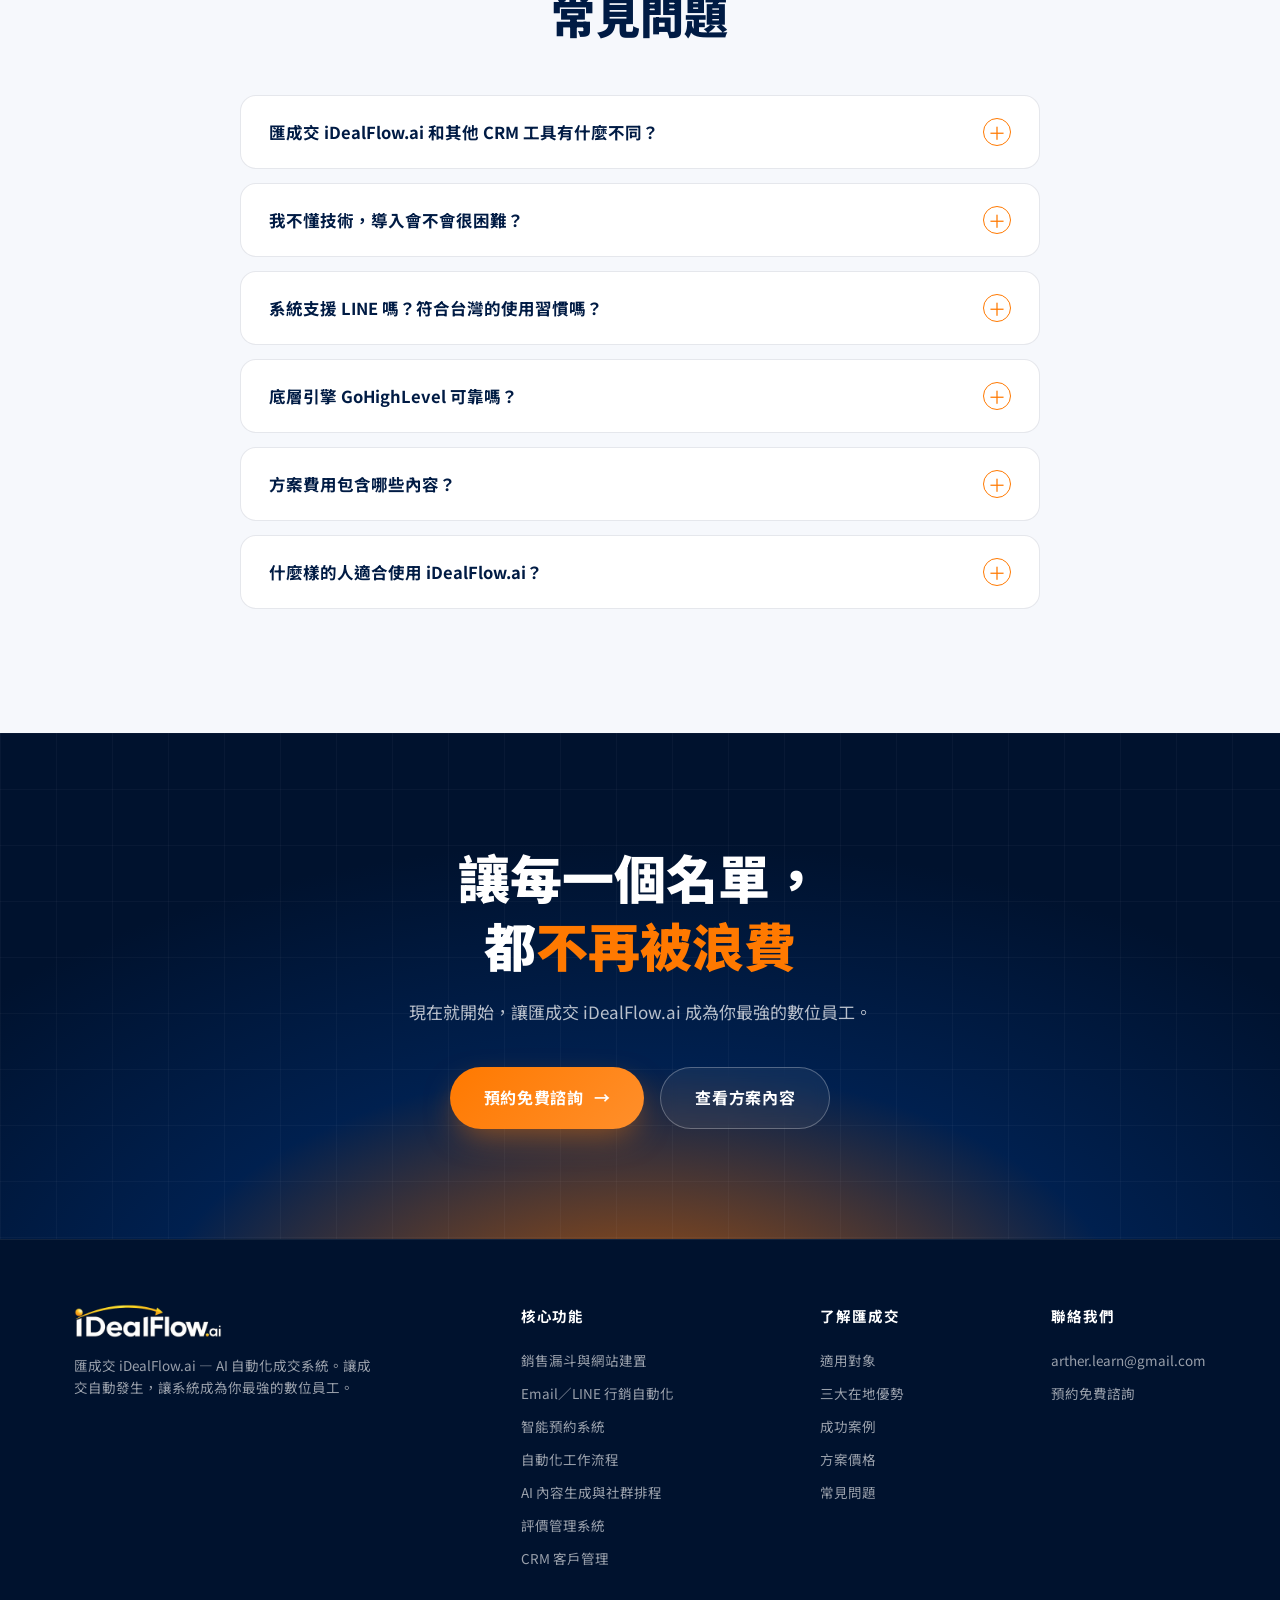
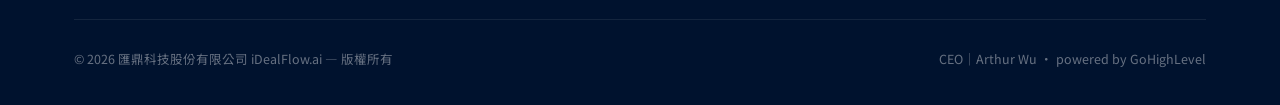
==== commit b1f53666: "導覽列新增「登入」連結，連至 app.idealflow.ai Co-Authored-By: Claude Fable 5 <noreply@anthropic.com>" ====
--- a/index.html
+++ b/index.html
@@ -38,6 +38,7 @@
       <a href="index.html#cases">成功案例</a>
       <a href="index.html#pricing">方案價格</a>
       <a href="index.html#faq">常見問題</a>
+      <a class="nav-login" href="https://app.idealflow.ai" target="_blank" rel="noopener">登入</a>
       <a class="btn btn-primary nav-cta" href="index.html#pricing">預約免費諮詢</a>
     </nav>
     <button class="nav-toggle" id="navToggle" aria-label="選單"><span></span><span></span><span></span></button>
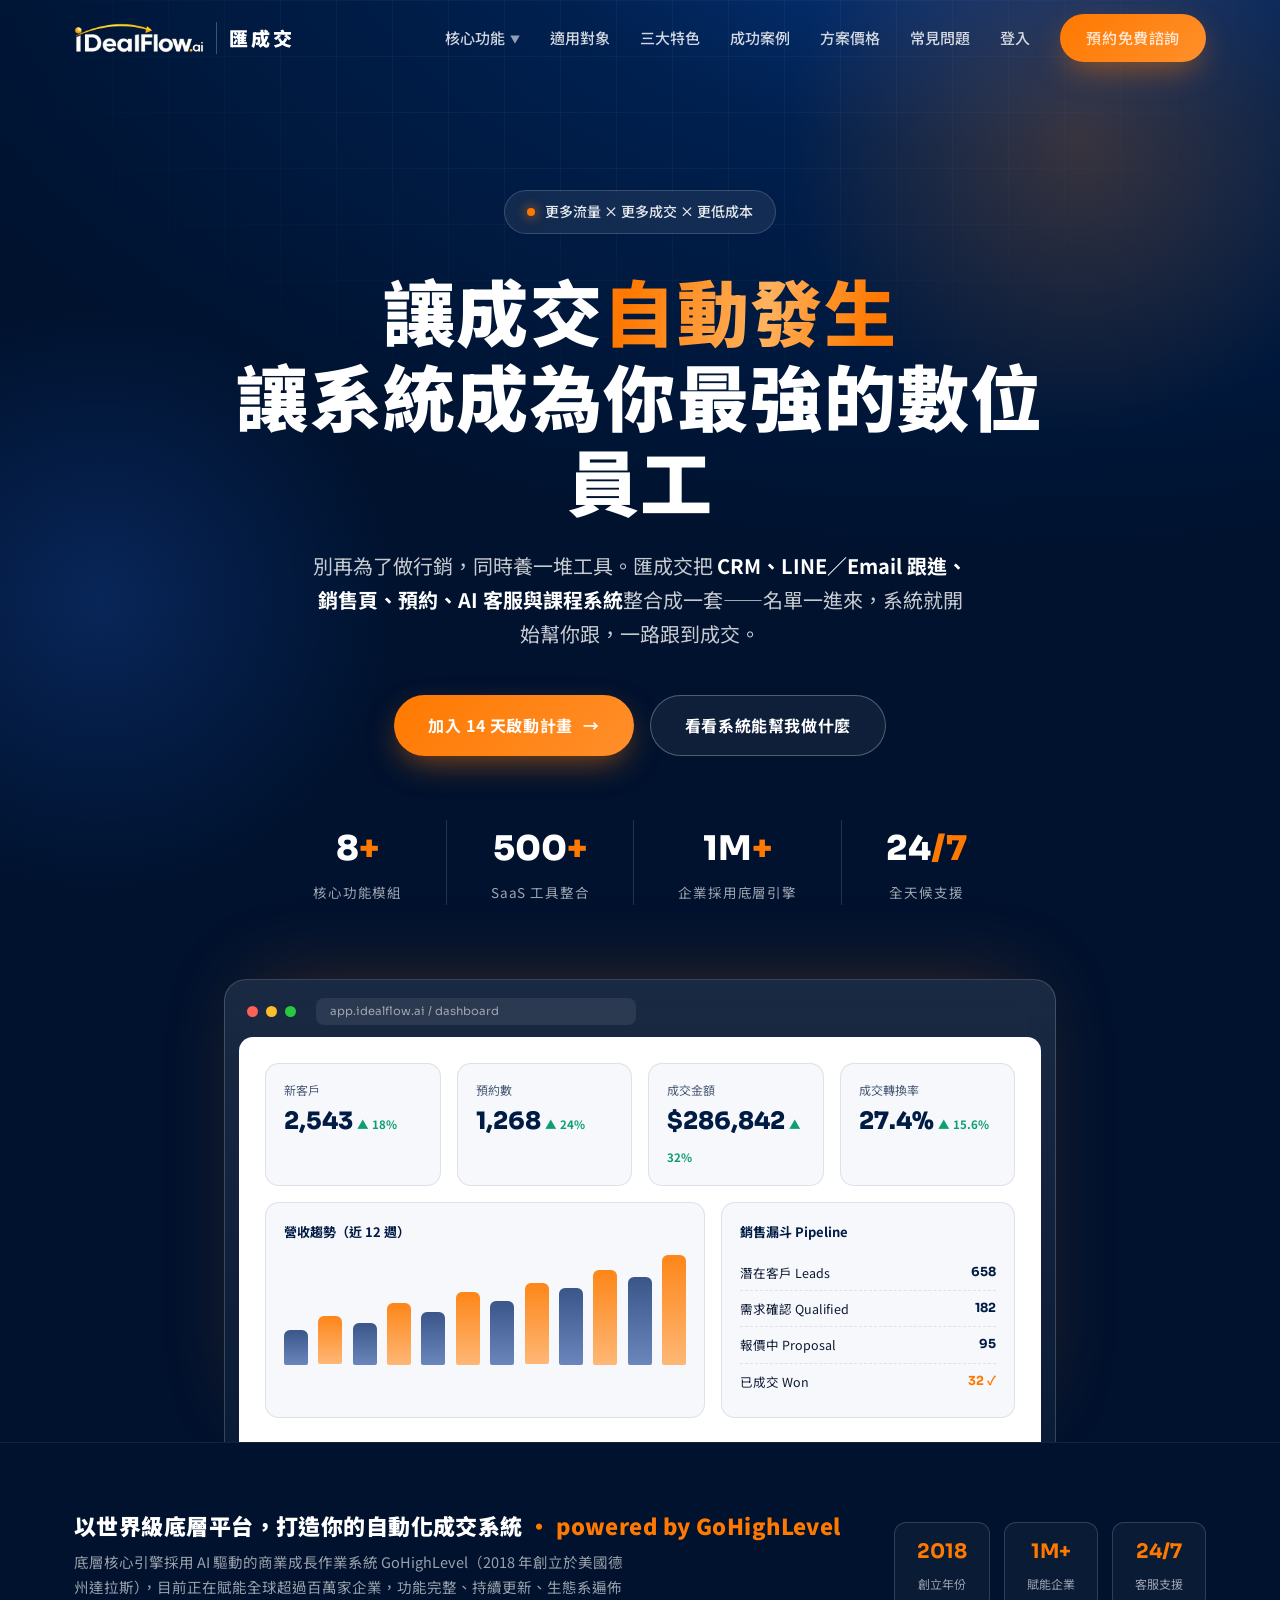
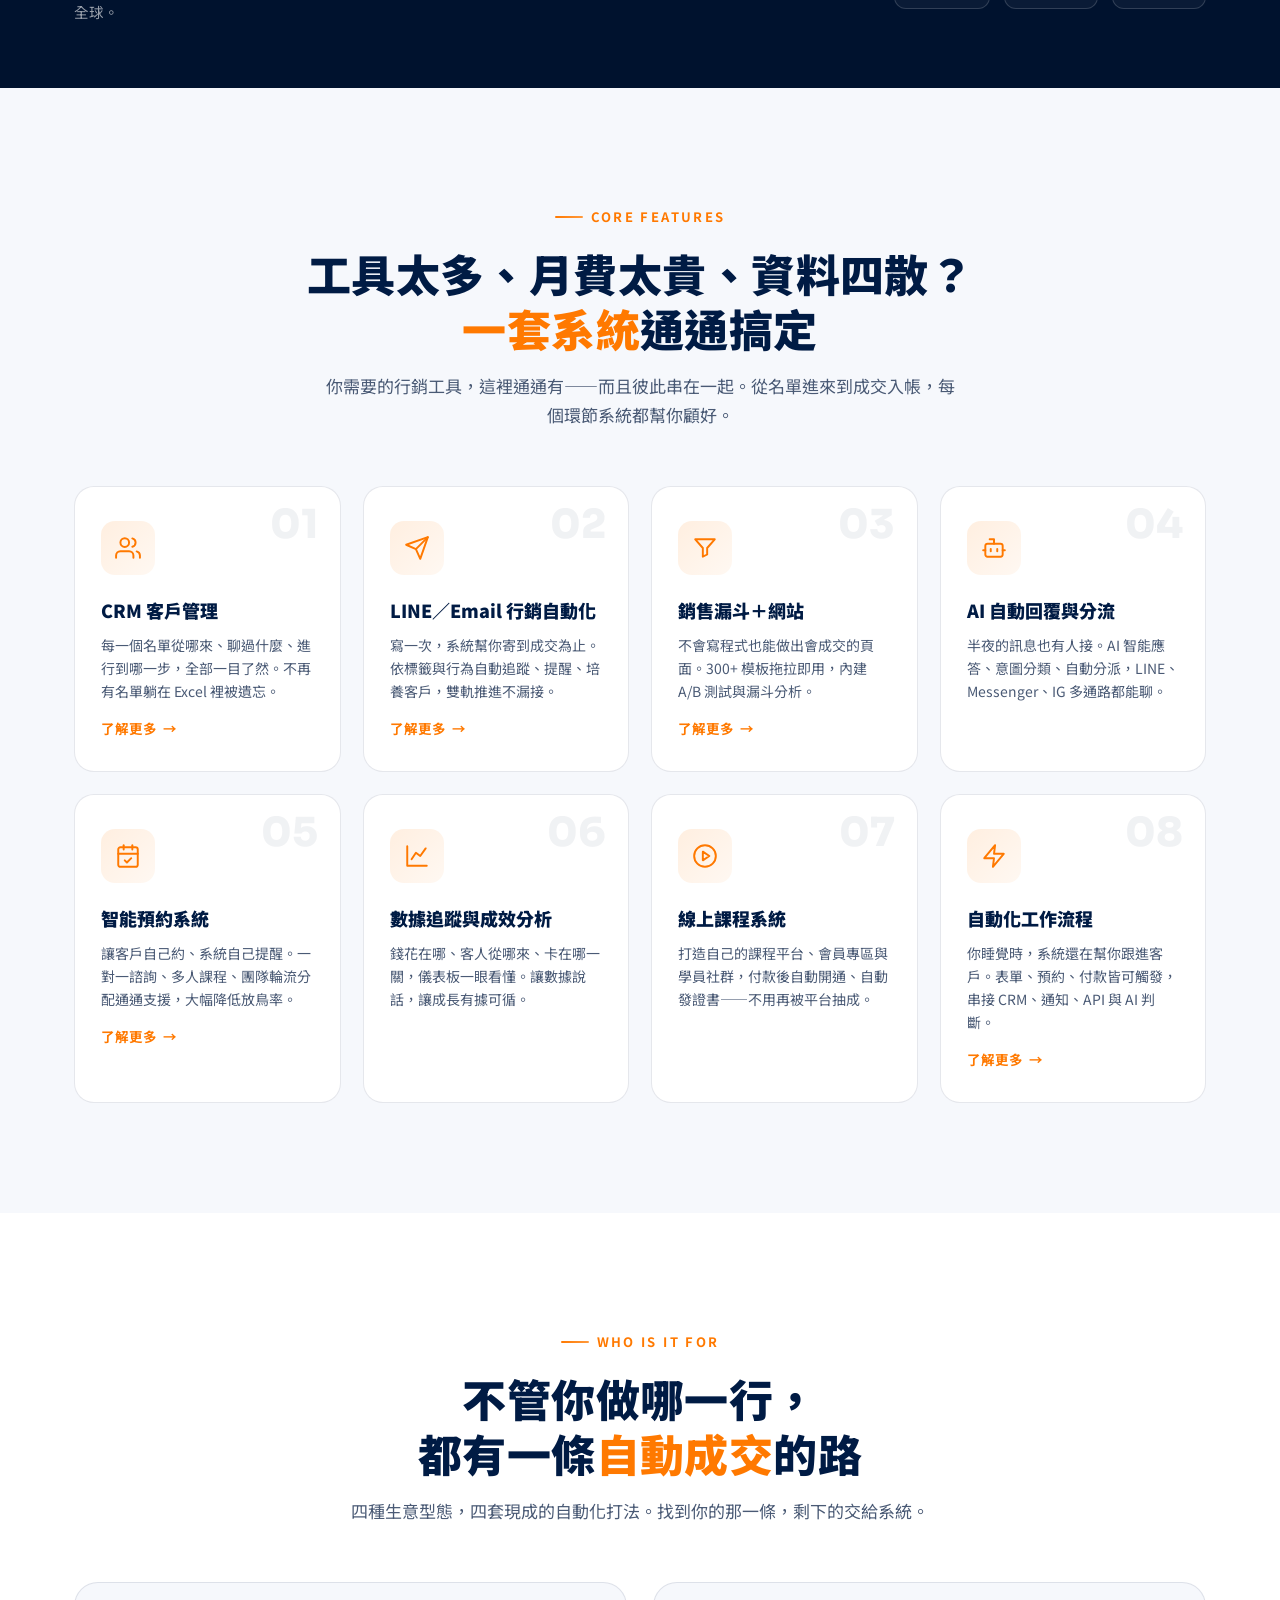
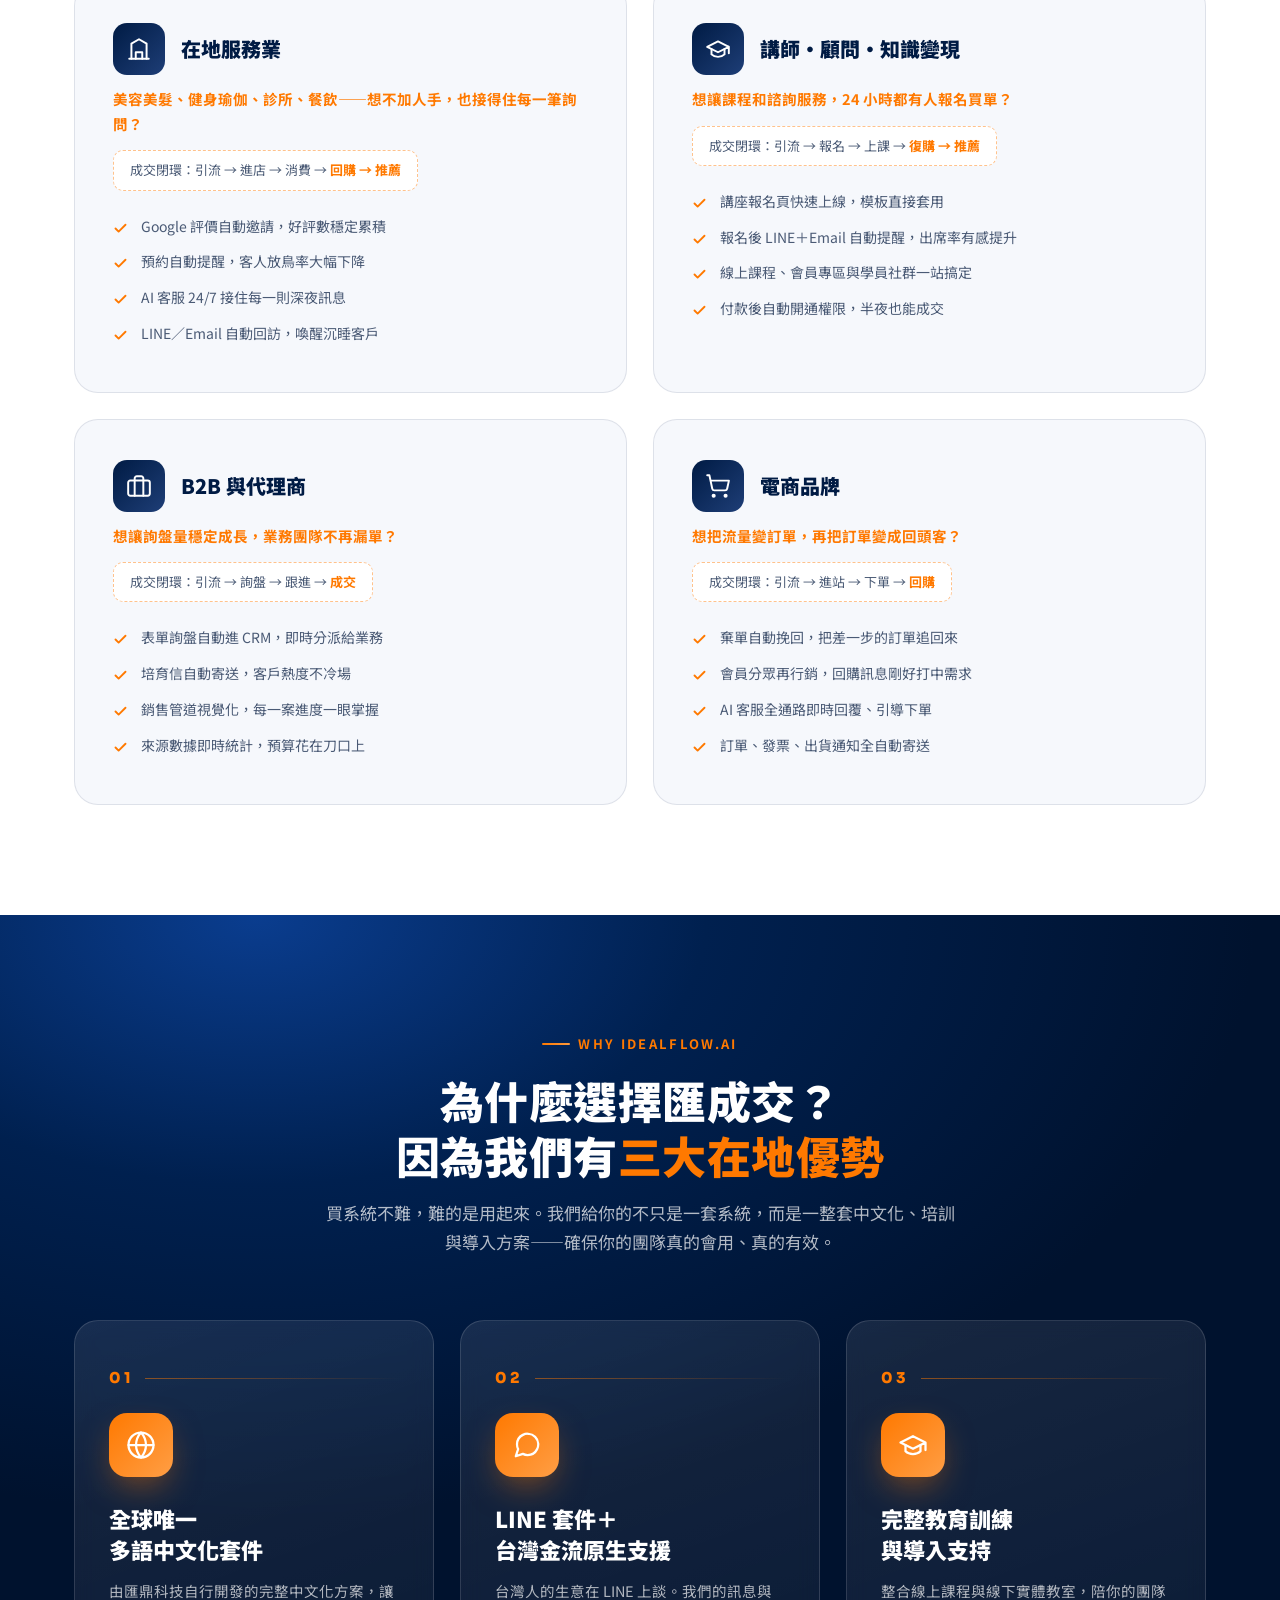
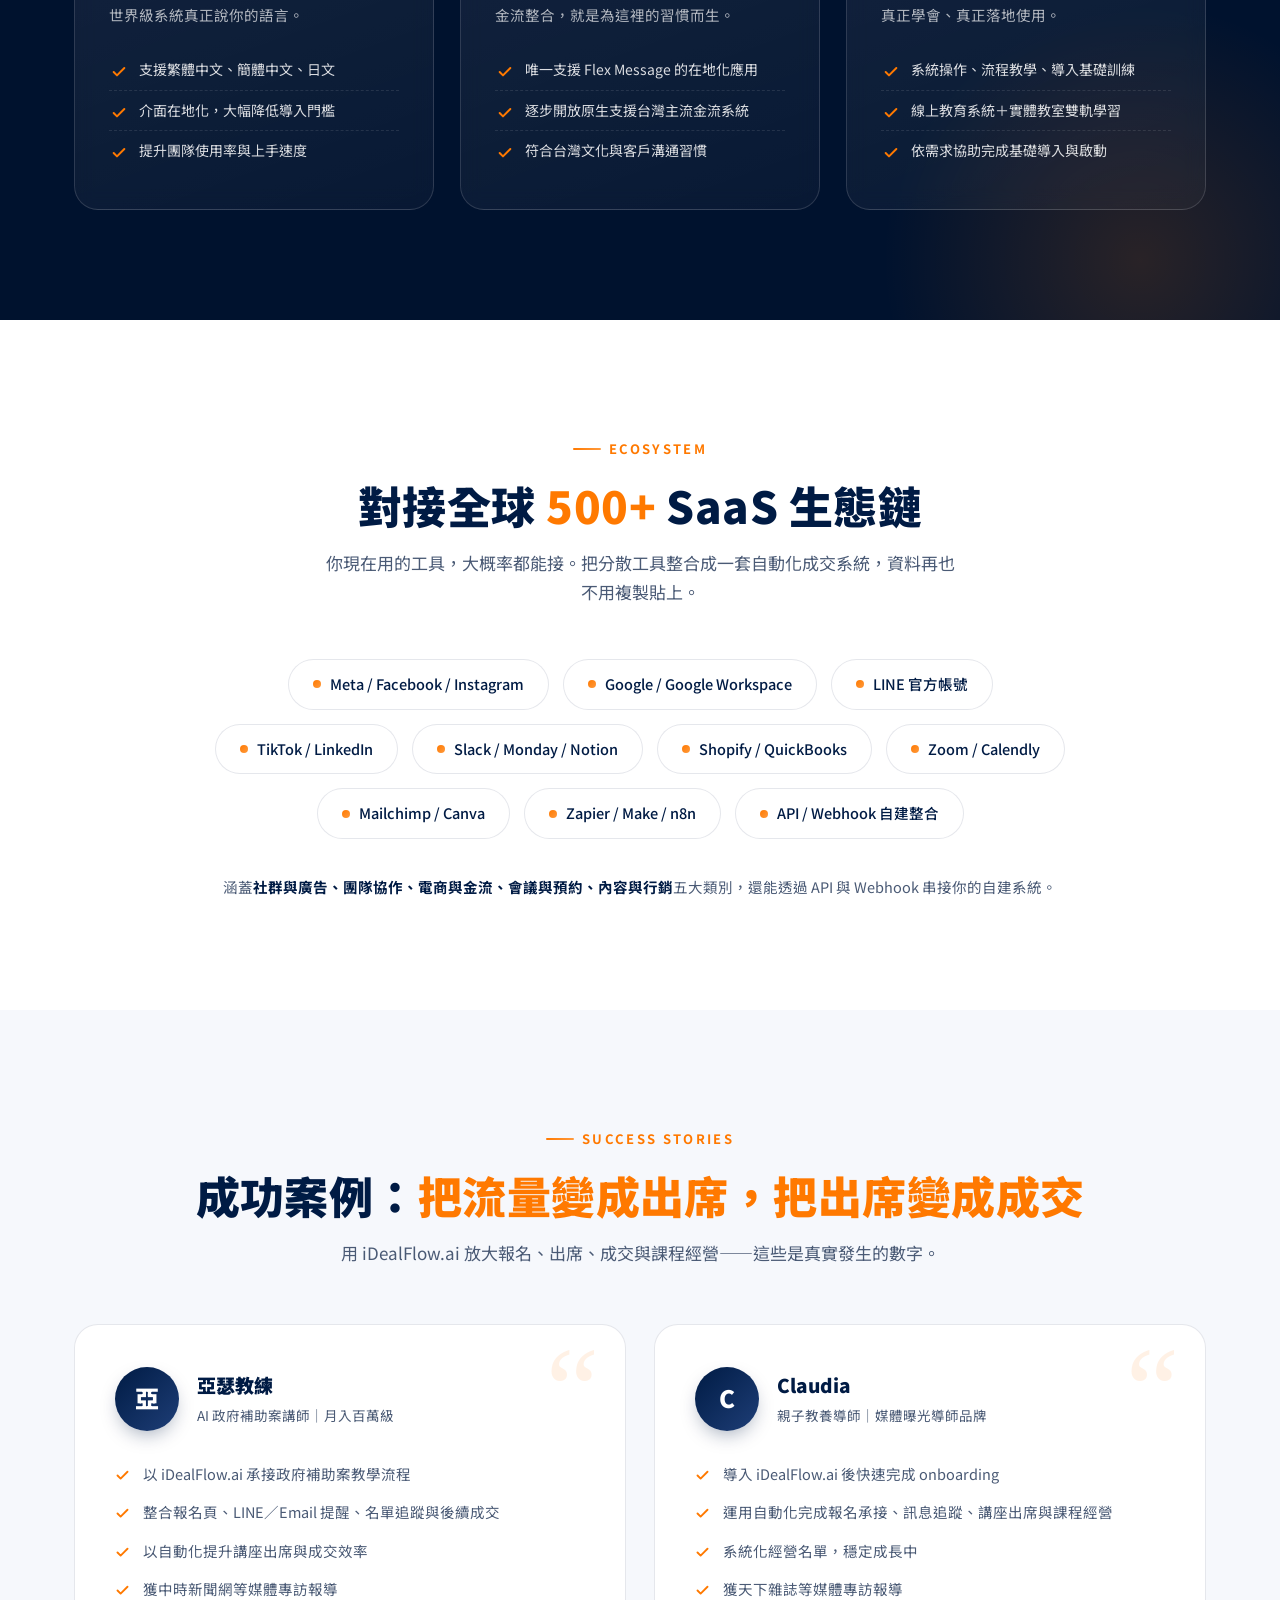
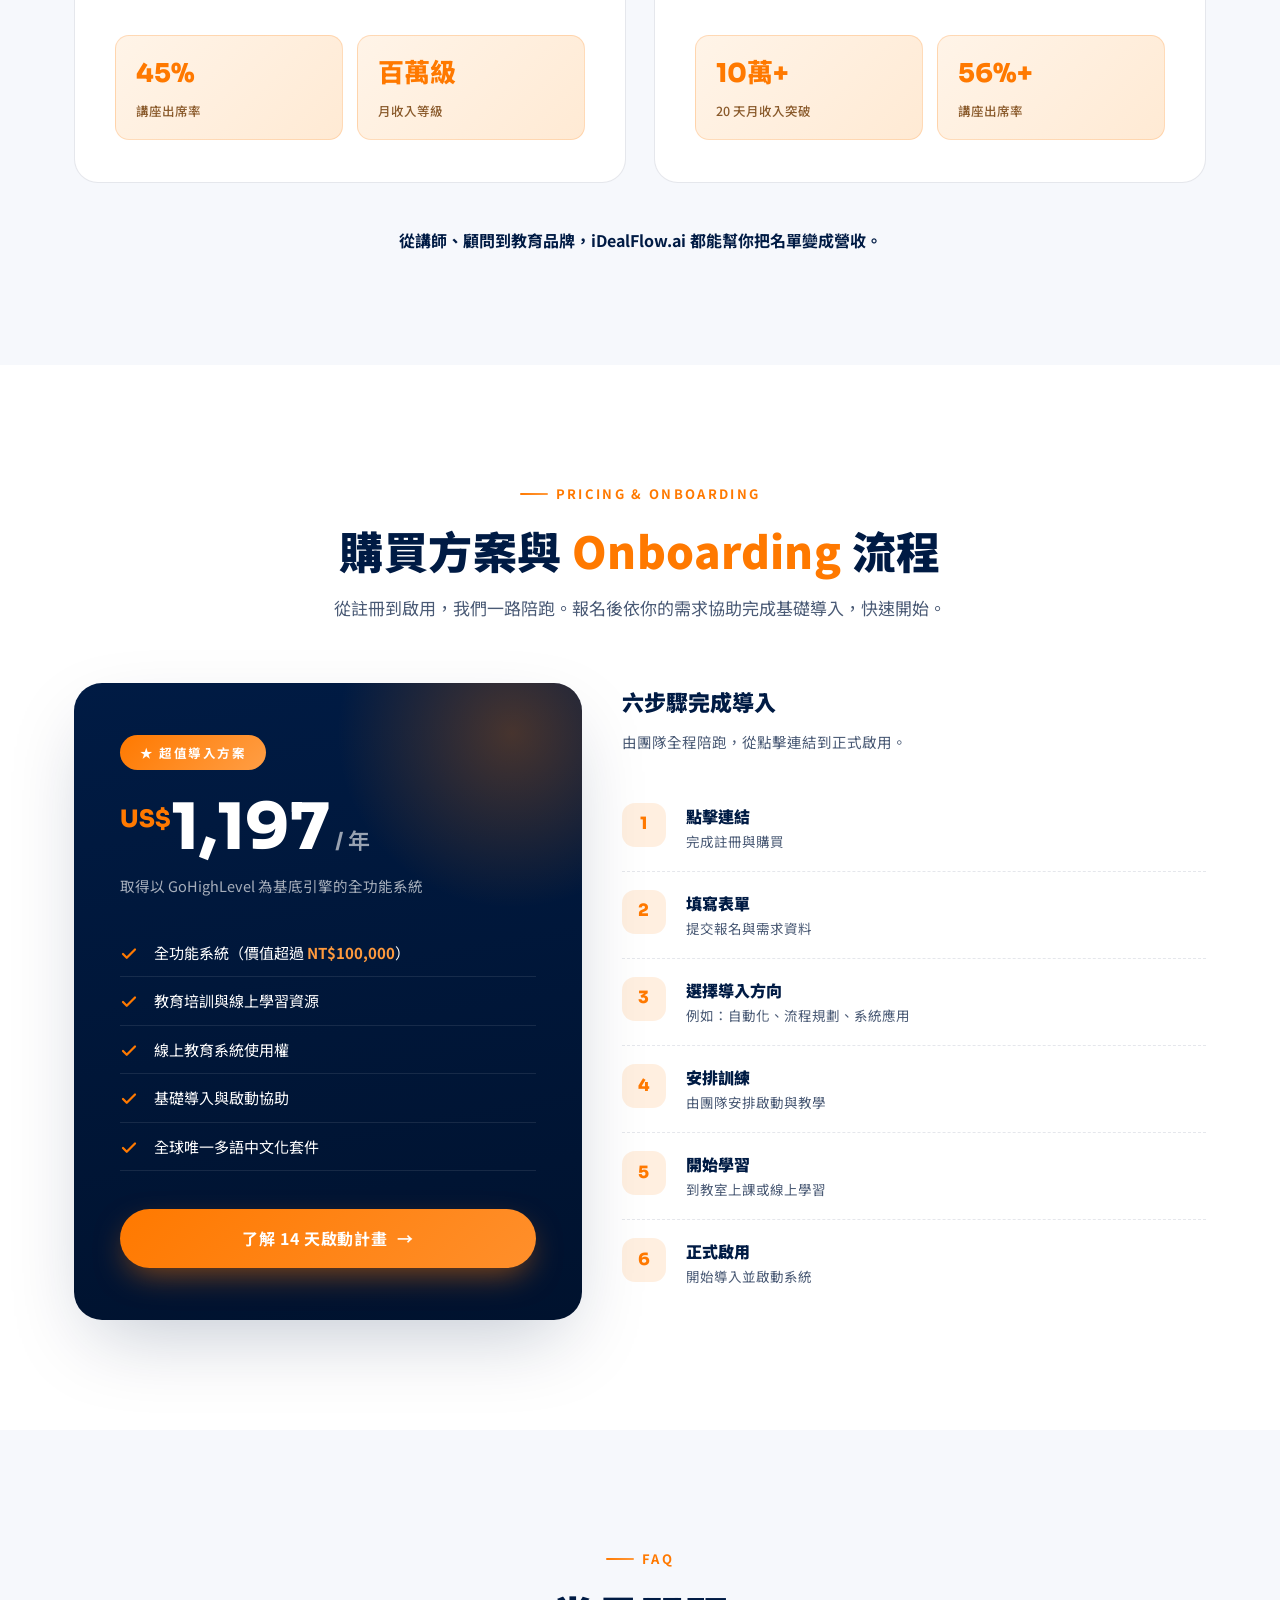
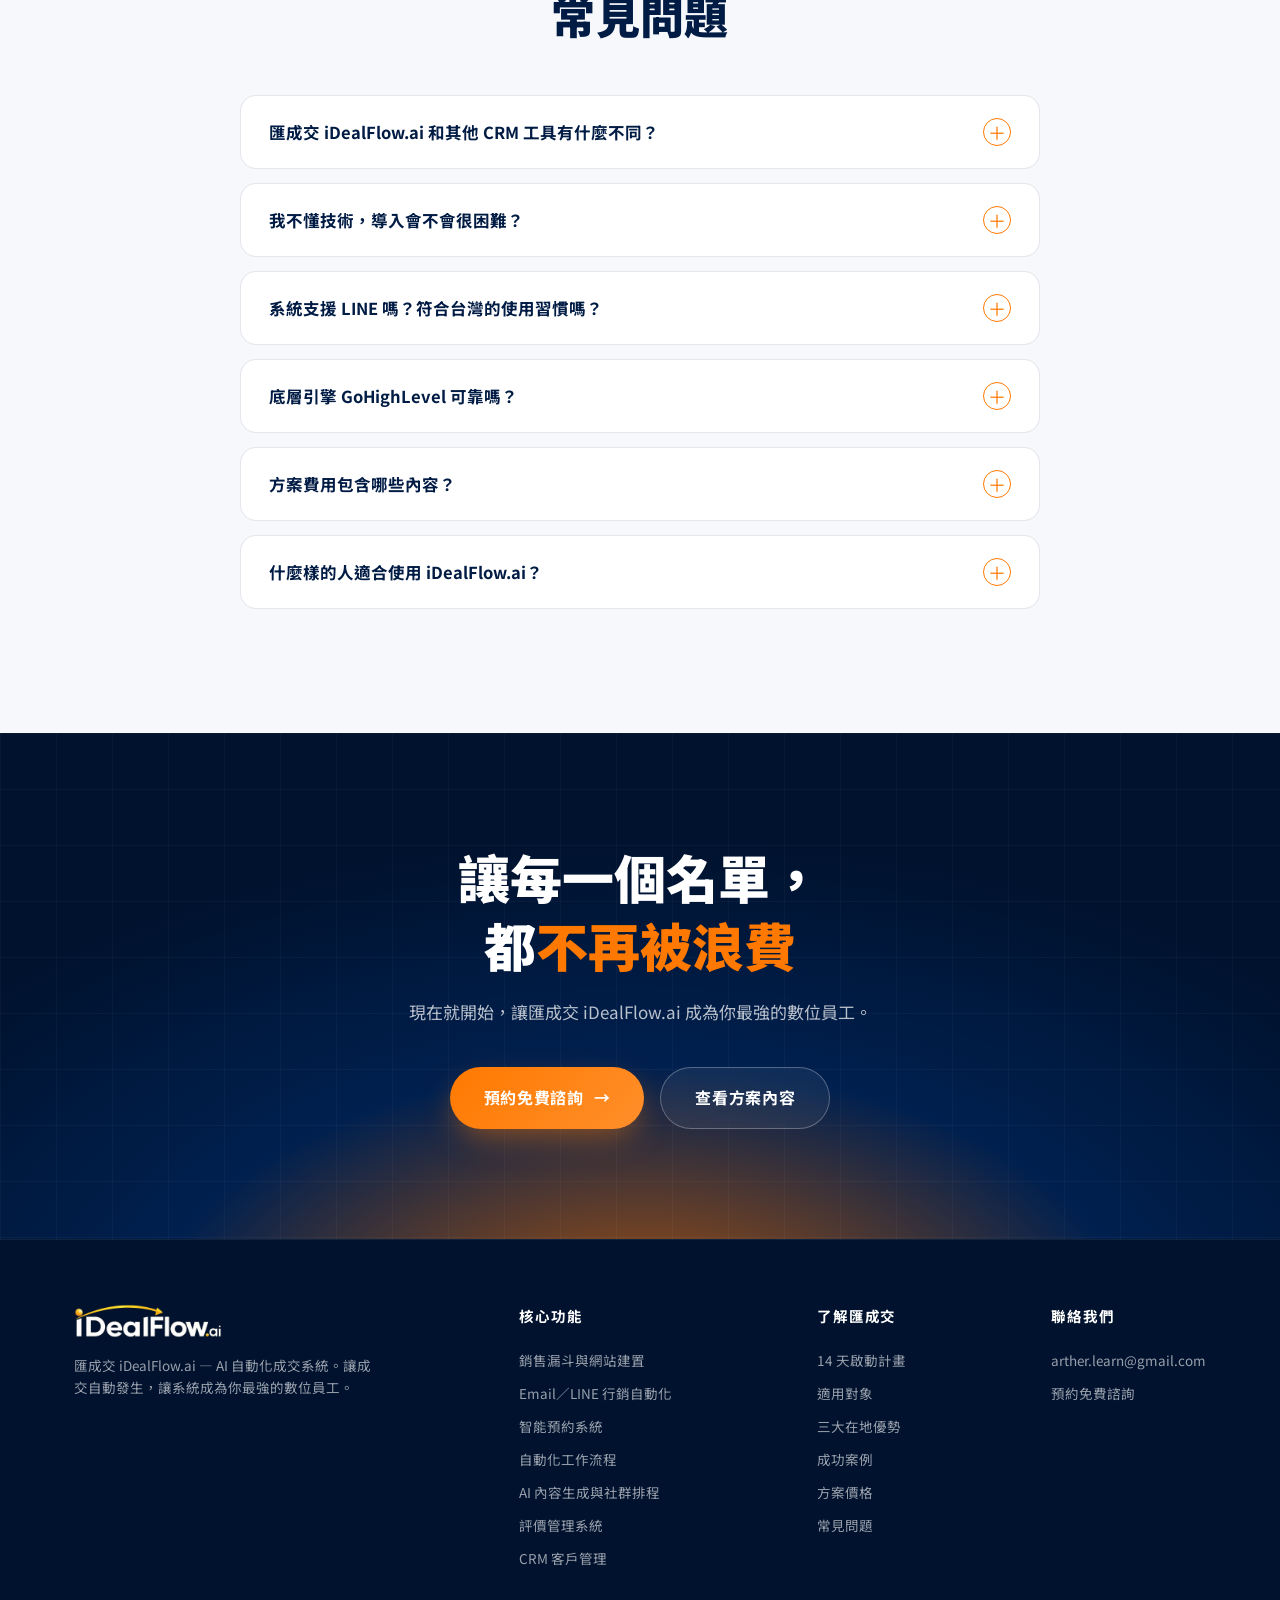
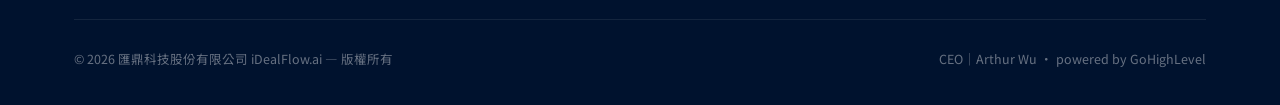
==== commit 7d50b435: "新增 14 天啟動計畫 funnel 頁（start.html），官網各頁 CTA 導流至此 Co-Authored-By: Claude Fable 5 <noreply@anthropic.com" ====
--- a/index.html
+++ b/index.html
@@ -54,7 +54,7 @@
     <h1 class="reveal d1">讓成交<span class="grad">自動發生</span><br>讓系統成為你最強的數位員工</h1>
     <p class="hero-sub reveal d2">別再為了做行銷，同時養一堆工具。匯成交把 <strong>CRM、LINE／Email 跟進、銷售頁、預約、AI 客服與課程系統</strong>整合成一套——名單一進來，系統就開始幫你跟，一路跟到成交。</p>
     <div class="hero-ctas reveal d3">
-      <a class="btn btn-primary" href="#pricing">立即開始 <span class="arr">→</span></a>
+      <a class="btn btn-primary" href="start.html">加入 14 天啟動計畫 <span class="arr">→</span></a>
       <a class="btn btn-ghost" href="#features">看看系統能幫我做什麼</a>
     </div>
     <div class="hero-stats reveal d4">
@@ -369,7 +369,7 @@
           <li>基礎導入與啟動協助</li>
           <li>全球唯一多語中文化套件</li>
         </ul>
-        <a class="btn btn-primary" href="mailto:arther.learn@gmail.com?subject=我想了解匯成交 iDealFlow.ai">立即報名，開始導入 <span class="arr">→</span></a>
+        <a class="btn btn-primary" href="start.html">了解 14 天啟動計畫 <span class="arr">→</span></a>
       </div>
       <div class="steps reveal d1">
         <h3>六步驟完成導入</h3>
@@ -453,6 +453,7 @@
       </div>
       <div class="foot-col">
         <h6>了解匯成交</h6>
+        <a href="start.html">14 天啟動計畫</a>
         <a href="index.html#audience">適用對象</a>
         <a href="index.html#three">三大在地優勢</a>
         <a href="index.html#cases">成功案例</a>
--- a/assets/style.css
+++ b/assets/style.css
@@ -423,3 +423,131 @@
   .checklist{grid-template-columns:1fr}
   .mf-grid{grid-template-columns:1fr}
 }
+
+/* ============================================================
+   Funnel Page（14 天啟動計畫）
+   ============================================================ */
+.fp-nav{position:fixed;top:0;left:0;right:0;z-index:100;background:rgba(0,18,46,.9);backdrop-filter:blur(18px)}
+.fp-badgeline{display:flex;gap:14px;justify-content:center;flex-wrap:wrap;margin-bottom:28px}
+.fp-chip{display:inline-flex;align-items:center;gap:8px;border:1px solid rgba(255,255,255,.2);background:rgba(255,255,255,.06);border-radius:999px;padding:8px 20px;font-size:13.5px;color:rgba(255,255,255,.85)}
+.fp-chip b{color:var(--orange)}
+.fp-nos{display:flex;gap:26px;justify-content:center;flex-wrap:wrap;margin-top:30px}
+.fp-no{display:flex;align-items:center;gap:9px;font-size:15px;color:rgba(255,255,255,.85)}
+.fp-no .x{width:22px;height:22px;border-radius:50%;background:rgba(255,121,0,.16);color:var(--orange);display:flex;align-items:center;justify-content:center;font-weight:800;font-size:12px}
+.fp-risk{margin-top:22px;font-size:13.5px;color:rgba(255,255,255,.55)}
+.fp-risk b{color:#7BE3AE}
+
+/* 痛點 */
+.pain{background:var(--bg-soft)}
+.pain-grid{display:grid;grid-template-columns:repeat(3,1fr);gap:22px;margin-top:56px}
+.pain-card{background:#fff;border:1px solid var(--line);border-radius:20px;padding:36px 30px;position:relative;transition:all .35s}
+.pain-card:hover{transform:translateY(-6px);box-shadow:var(--shadow-md)}
+.pain-card .pq{font-size:18px;font-weight:900;color:var(--navy);margin-bottom:12px;line-height:1.5}
+.pain-card .pq::before{content:"✗ ";color:#E5484D}
+.pain-card p{font-size:14px;color:var(--slate)}
+.pain-note{text-align:center;margin-top:40px;font-size:16.5px;font-weight:700;color:var(--navy)}
+.pain-note em{font-style:normal;color:var(--orange)}
+
+/* 創辦人 */
+.founder{background:#fff}
+.founder-grid{display:grid;grid-template-columns:.9fr 1.5fr;gap:56px;align-items:start;margin-top:52px}
+.founder-card{position:sticky;top:110px;background:linear-gradient(170deg,var(--navy),var(--navy-deep));border-radius:26px;padding:44px 36px;color:#fff;text-align:center;box-shadow:var(--shadow-lg)}
+.founder-card .favatar{width:120px;height:120px;border-radius:50%;background:linear-gradient(135deg,var(--orange),#FF9E45);display:flex;align-items:center;justify-content:center;font-size:48px;font-weight:900;margin:0 auto 20px;box-shadow:0 14px 40px -10px rgba(255,121,0,.6)}
+.founder-card h4{font-size:22px;font-weight:900}
+.founder-card .ftitle{font-size:13.5px;color:var(--orange-2);margin:4px 0 20px}
+.founder-card ul{list-style:none;text-align:left}
+.founder-card li{padding:9px 0 9px 26px;position:relative;font-size:13.5px;color:rgba(255,255,255,.82);border-bottom:1px dashed rgba(255,255,255,.12)}
+.founder-card li:last-child{border-bottom:none}
+.founder-card li::before{content:"★";position:absolute;left:2px;color:var(--orange);font-size:11px}
+.founder-txt h3{font-size:24px;font-weight:900;color:var(--navy);margin-bottom:18px}
+.founder-txt p{font-size:15px;color:var(--slate);margin-bottom:16px}
+.founder-txt p b{color:var(--navy)}
+.founder-txt .fhl{background:linear-gradient(transparent 60%,rgba(255,121,0,.25) 60%);font-weight:700;color:var(--navy)}
+
+/* 方案內容 offer stack */
+.offer{position:relative;background:radial-gradient(1000px 600px at 50% -10%,#0A3D8F 0%,var(--navy-2) 45%,var(--navy-deep) 100%);color:#fff;overflow:hidden}
+.offer .h2{color:#fff}
+.offer-box{max-width:760px;margin:56px auto 0;background:linear-gradient(160deg,rgba(255,255,255,.1),rgba(255,255,255,.04));border:1px solid rgba(255,255,255,.16);border-radius:28px;padding:48px 46px;backdrop-filter:blur(12px);position:relative;z-index:1}
+.offer-box .obadge{display:inline-block;background:linear-gradient(135deg,var(--orange),#FF9E45);border-radius:999px;padding:8px 22px;font-size:13px;font-weight:800;letter-spacing:.1em;margin-bottom:26px}
+.offer-row{display:flex;align-items:baseline;gap:12px;padding:13px 0;border-bottom:1px dashed rgba(255,255,255,.14);font-size:15px}
+.offer-row .oname{font-weight:700}
+.offer-row .odots{flex:1;border-bottom:2px dotted rgba(255,255,255,.2);transform:translateY(-4px)}
+.offer-row .oval{font-family:var(--font-en);font-weight:700;color:var(--orange-2);white-space:nowrap}
+.offer-total{display:flex;justify-content:space-between;align-items:center;padding:22px 0 6px;font-size:17px;font-weight:900}
+.offer-total .tval{font-family:var(--font-en);font-size:26px;color:var(--orange)}
+.offer-price{text-align:center;margin-top:34px;padding-top:32px;border-top:1px solid rgba(255,255,255,.15)}
+.offer-price .strike{font-size:15px;color:rgba(255,255,255,.5);text-decoration:line-through}
+.offer-price .now{font-family:var(--font-en);font-size:54px;font-weight:800;line-height:1.1;margin:8px 0}
+.offer-price .now small{font-size:20px;color:rgba(255,255,255,.65);font-weight:600}
+.offer-price .percoffee{font-size:14.5px;color:var(--orange-2);font-weight:700;margin-bottom:26px}
+.offer-price .btn{width:100%;max-width:420px}
+
+/* 對比表 */
+.compare{background:var(--bg-soft)}
+.cmp-table{max-width:820px;margin:52px auto 0;background:#fff;border:1px solid var(--line);border-radius:22px;overflow:hidden;box-shadow:var(--shadow-md)}
+.cmp-head{display:grid;grid-template-columns:1.4fr 1fr 1fr;background:var(--navy);color:#fff;font-weight:800;font-size:14.5px}
+.cmp-head>div{padding:18px 22px}
+.cmp-head .hi-col{background:linear-gradient(135deg,var(--orange),#FF8F2B)}
+.cmp-row{display:grid;grid-template-columns:1.4fr 1fr 1fr;border-top:1px solid var(--line);font-size:14px}
+.cmp-row>div{padding:14px 22px;display:flex;align-items:center}
+.cmp-row .cl{color:var(--navy);font-weight:600}
+.cmp-row .cm{color:var(--slate);font-family:var(--font-en)}
+.cmp-row .cr{color:var(--orange);font-weight:800;justify-content:center}
+.cmp-row.total{background:#FFF7EF;font-weight:900}
+.cmp-row.total .cm{color:#E5484D;font-size:16px}
+.cmp-row.total .cr{font-size:16px}
+.cmp-note{text-align:center;margin-top:26px;font-size:14px;color:var(--slate)}
+
+/* 適合/不適合 */
+.fit{background:#fff}
+.fit-grid{display:grid;grid-template-columns:1fr 1fr;gap:26px;margin-top:52px}
+.fit-col{border-radius:22px;padding:38px 34px}
+.fit-col.yes{background:linear-gradient(160deg,#F0FBF5,#E1F5EC);border:1px solid rgba(14,159,110,.25)}
+.fit-col.no{background:linear-gradient(160deg,#FDF3F3,#FBE9E9);border:1px solid rgba(229,72,77,.2)}
+.fit-col h4{font-size:19px;font-weight:900;margin-bottom:18px}
+.fit-col.yes h4{color:#0E7A55}
+.fit-col.no h4{color:#C0393E}
+.fit-col li{list-style:none;padding:9px 0 9px 30px;position:relative;font-size:14.5px;color:var(--slate)}
+.fit-col.yes li::before{content:"✓";position:absolute;left:0;color:#0E9F6E;font-weight:800}
+.fit-col.no li::before{content:"✗";position:absolute;left:0;color:#E5484D;font-weight:800}
+
+/* 保證 */
+.guarantee{max-width:760px;margin:64px auto 0;display:flex;gap:26px;align-items:center;background:#fff;border:2px dashed rgba(255,121,0,.5);border-radius:22px;padding:34px 38px}
+.guarantee .gseal{flex-shrink:0;width:92px;height:92px;border-radius:50%;background:linear-gradient(135deg,var(--orange),#FF9E45);color:#fff;display:flex;flex-direction:column;align-items:center;justify-content:center;font-weight:900;box-shadow:0 14px 34px -10px rgba(255,121,0,.5)}
+.guarantee .gseal b{font-family:var(--font-en);font-size:26px;line-height:1}
+.guarantee .gseal span{font-size:10.5px;letter-spacing:.1em}
+.guarantee h5{font-size:18px;font-weight:900;color:var(--navy);margin-bottom:6px}
+.guarantee p{font-size:14px;color:var(--slate)}
+
+/* 見證 quote */
+.quotes{background:var(--bg-soft)}
+.q-grid{display:grid;grid-template-columns:repeat(3,1fr);gap:22px;margin-top:52px}
+.q-card{background:#fff;border:1px solid var(--line);border-radius:20px;padding:32px 28px;position:relative;transition:all .35s}
+.q-card:hover{transform:translateY(-6px);box-shadow:var(--shadow-md)}
+.q-card .qstars{color:var(--orange);letter-spacing:3px;margin-bottom:14px}
+.q-card p{font-size:14px;color:var(--slate);margin-bottom:20px}
+.q-card .qwho{display:flex;align-items:center;gap:12px}
+.q-card .qav{width:42px;height:42px;border-radius:50%;background:linear-gradient(135deg,var(--navy),#1E3E77);color:#fff;font-weight:800;font-size:15px;display:flex;align-items:center;justify-content:center}
+.q-card .qwho b{display:block;font-size:14px;color:var(--navy)}
+.q-card .qwho span{font-size:12px;color:var(--slate)}
+
+/* 底部懸浮 CTA */
+.fp-sticky{position:fixed;left:0;right:0;bottom:0;z-index:90;background:rgba(0,18,46,.94);backdrop-filter:blur(16px);border-top:1px solid rgba(255,121,0,.35);padding:12px 0;transform:translateY(110%);transition:transform .45s cubic-bezier(.2,.8,.2,1)}
+.fp-sticky.show{transform:none}
+.fp-sticky .wrap{display:flex;align-items:center;justify-content:space-between;gap:18px}
+.fp-sticky .st-txt{color:#fff;font-size:14.5px;font-weight:700}
+.fp-sticky .st-txt small{display:block;font-weight:400;font-size:12px;color:rgba(255,255,255,.6)}
+.fp-sticky .btn{padding:12px 28px;font-size:14.5px;white-space:nowrap}
+
+@media(max-width:1024px){
+  .pain-grid,.q-grid{grid-template-columns:1fr;max-width:540px;margin-left:auto;margin-right:auto}
+  .founder-grid{grid-template-columns:1fr}
+  .founder-card{position:static;max-width:420px;margin:0 auto}
+  .fit-grid{grid-template-columns:1fr}
+}
+@media(max-width:768px){
+  .offer-box{padding:34px 24px}
+  .cmp-head>div,.cmp-row>div{padding:12px 12px;font-size:12.5px}
+  .guarantee{flex-direction:column;text-align:center}
+  .fp-sticky .st-txt small{display:none}
+}
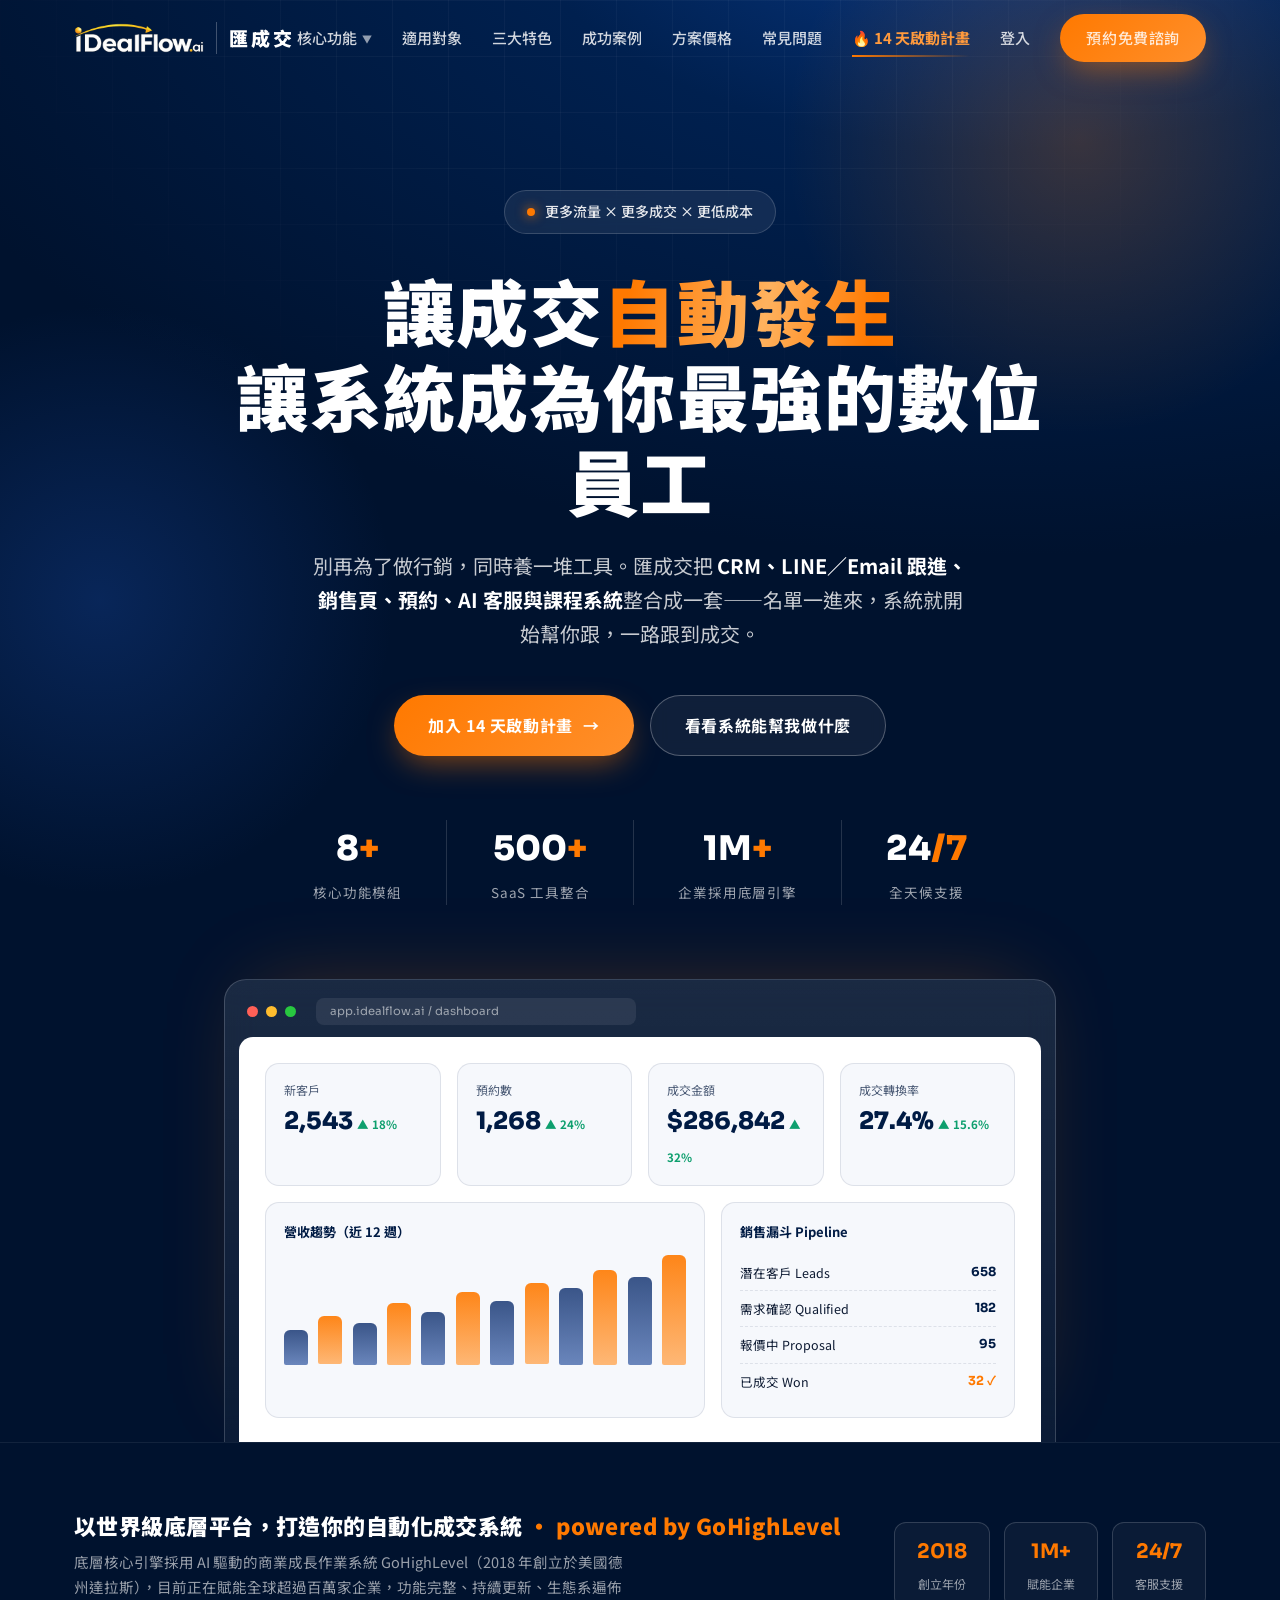
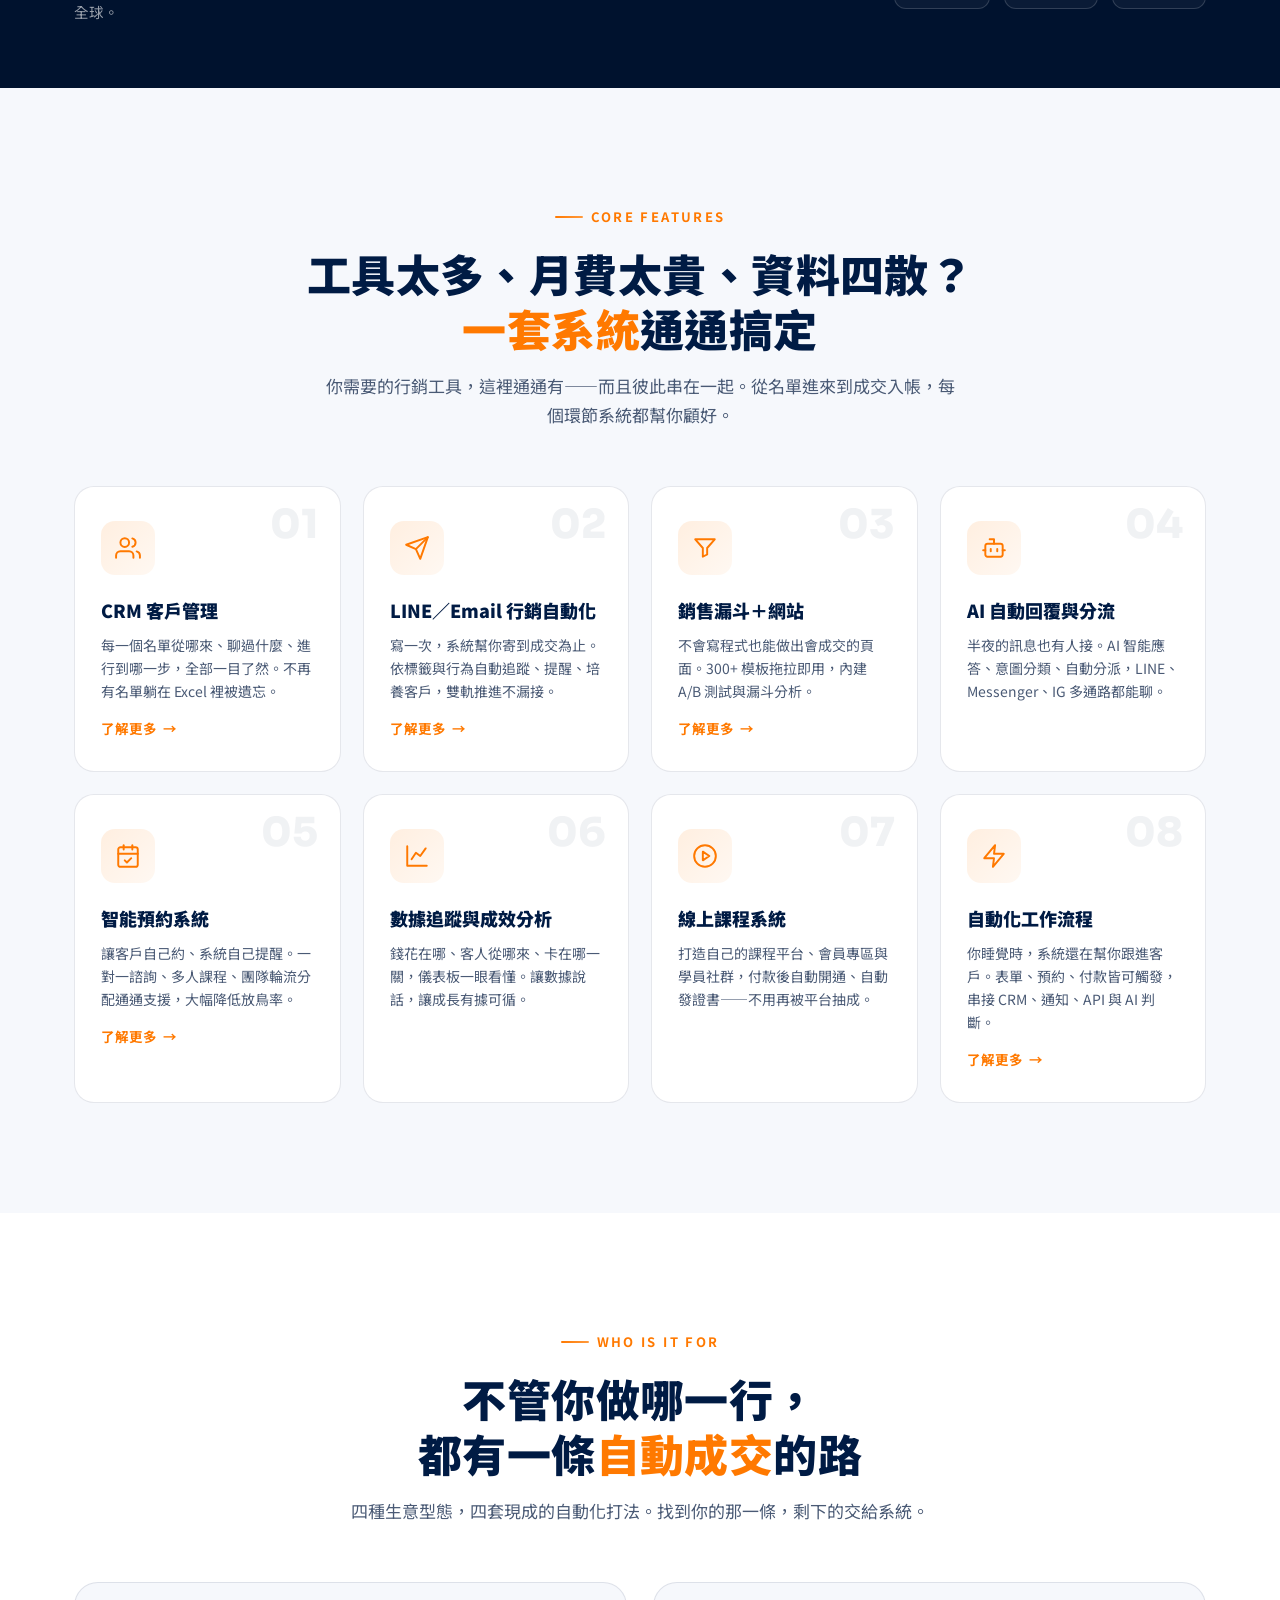
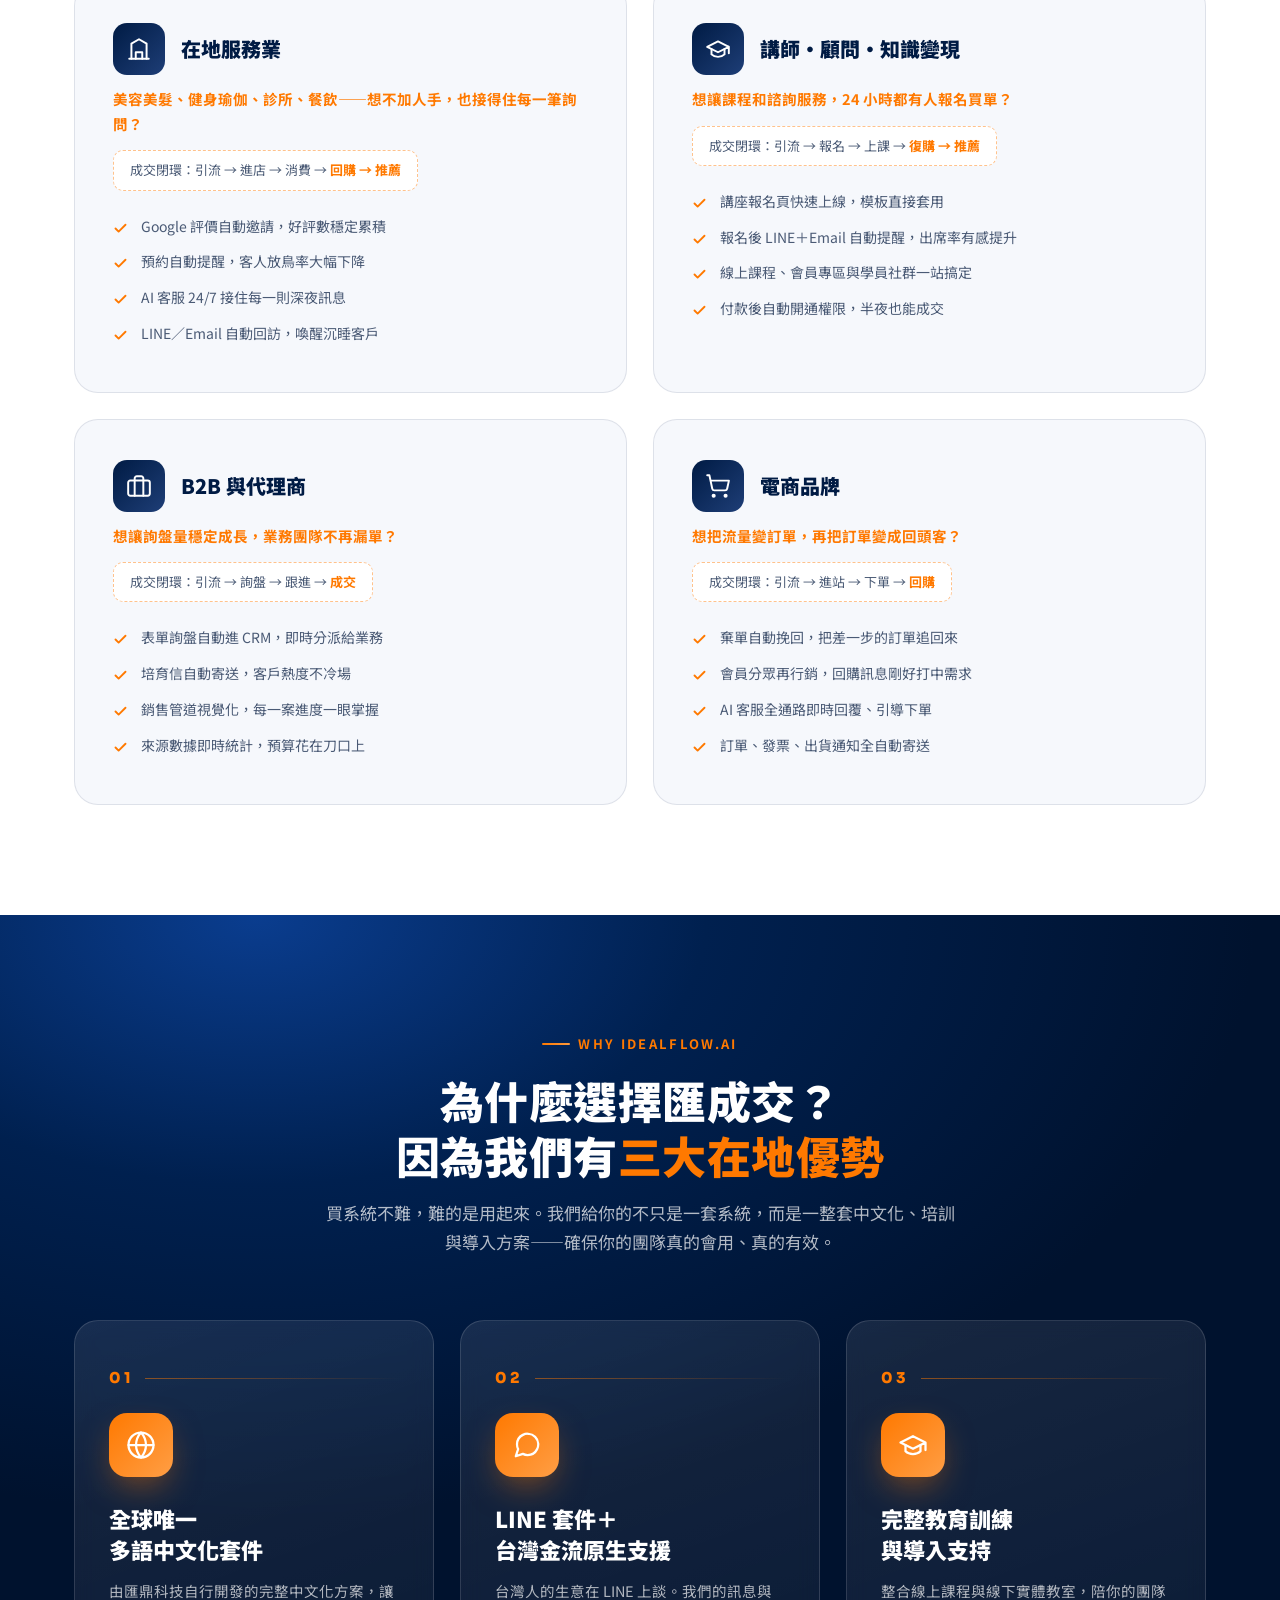
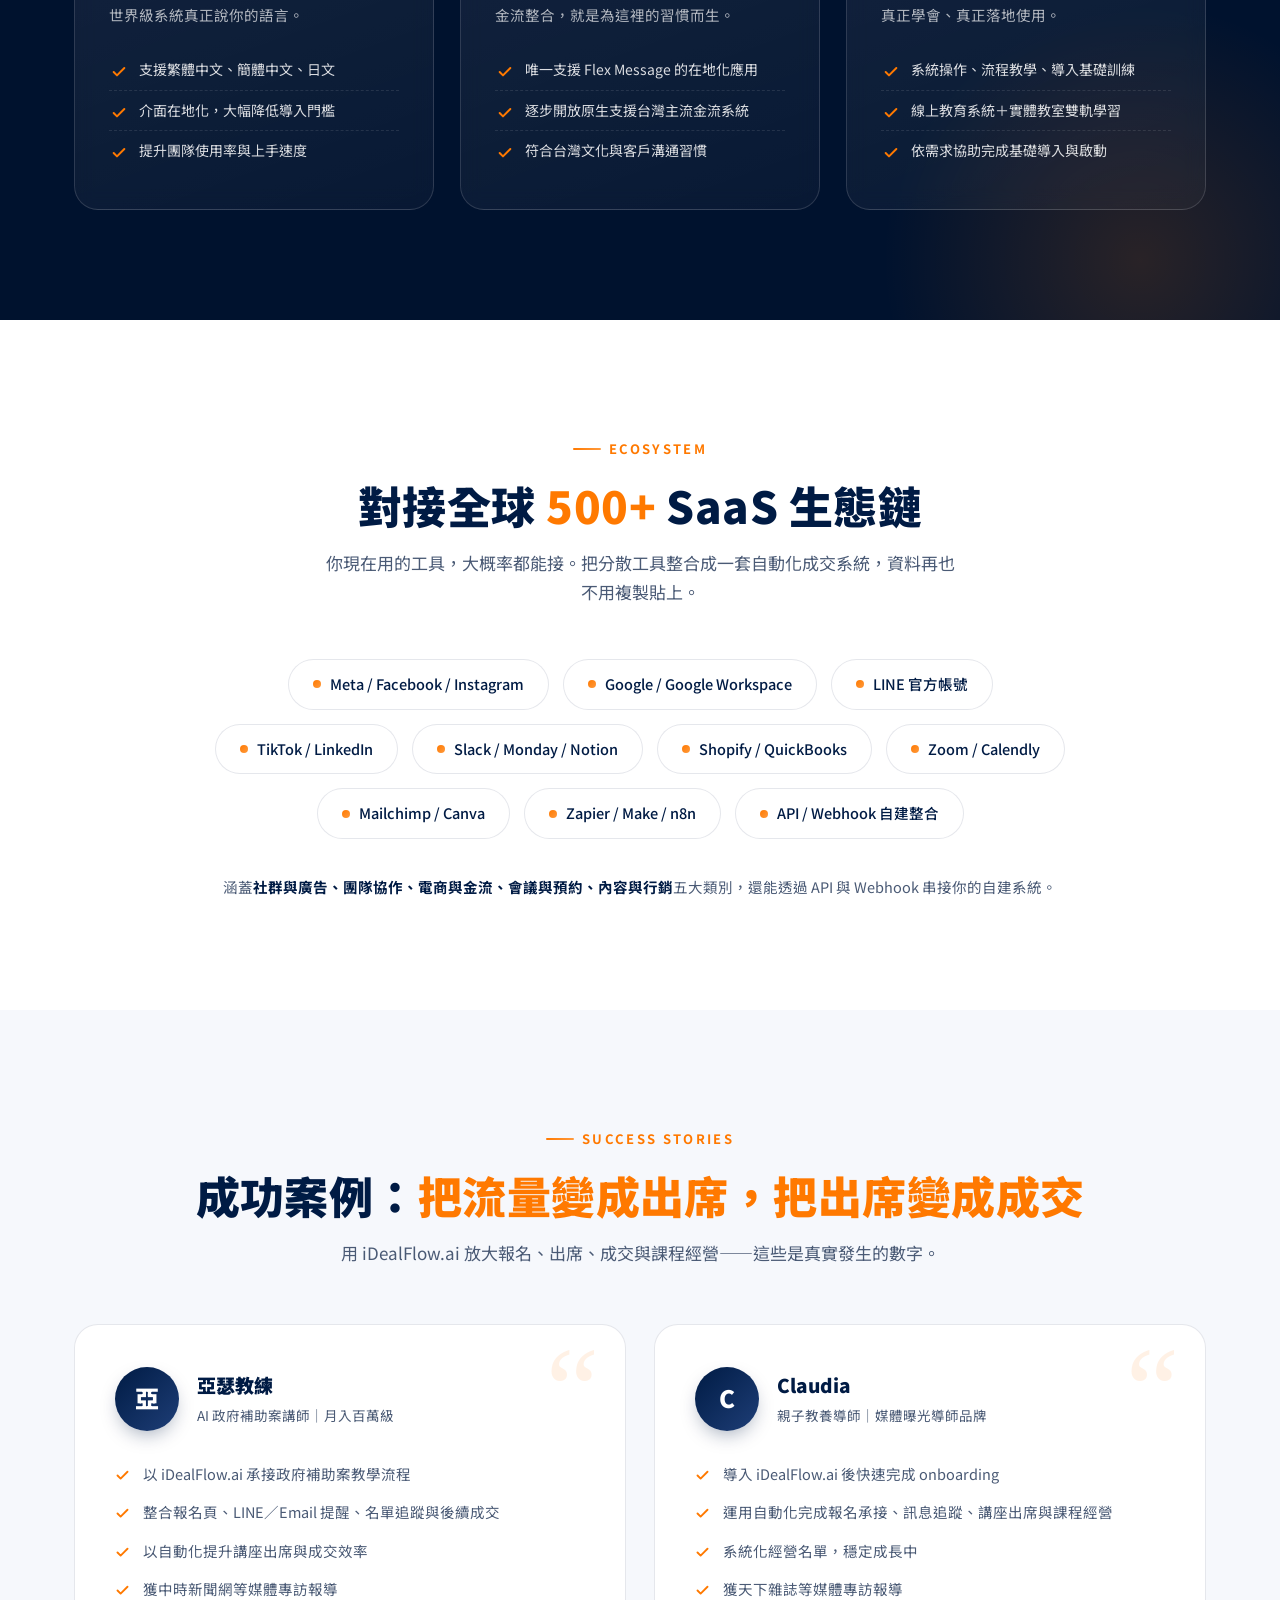
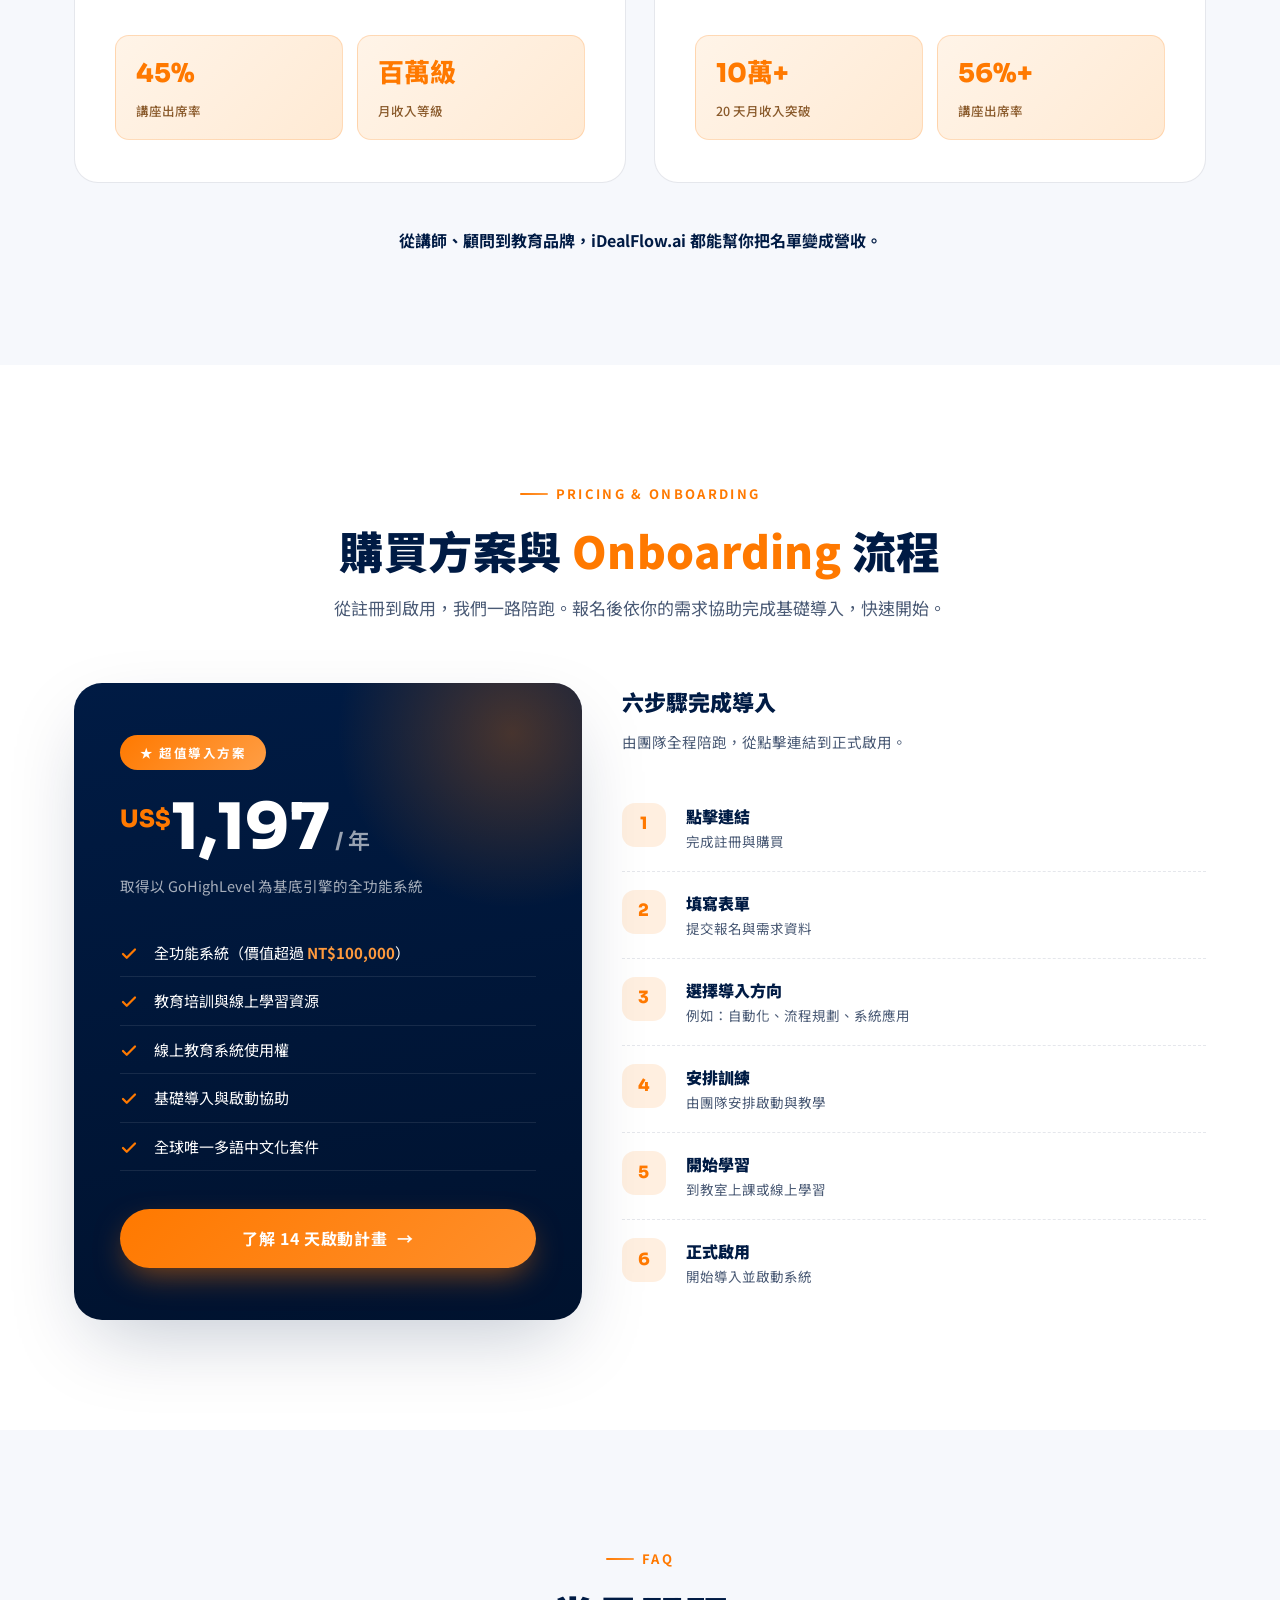
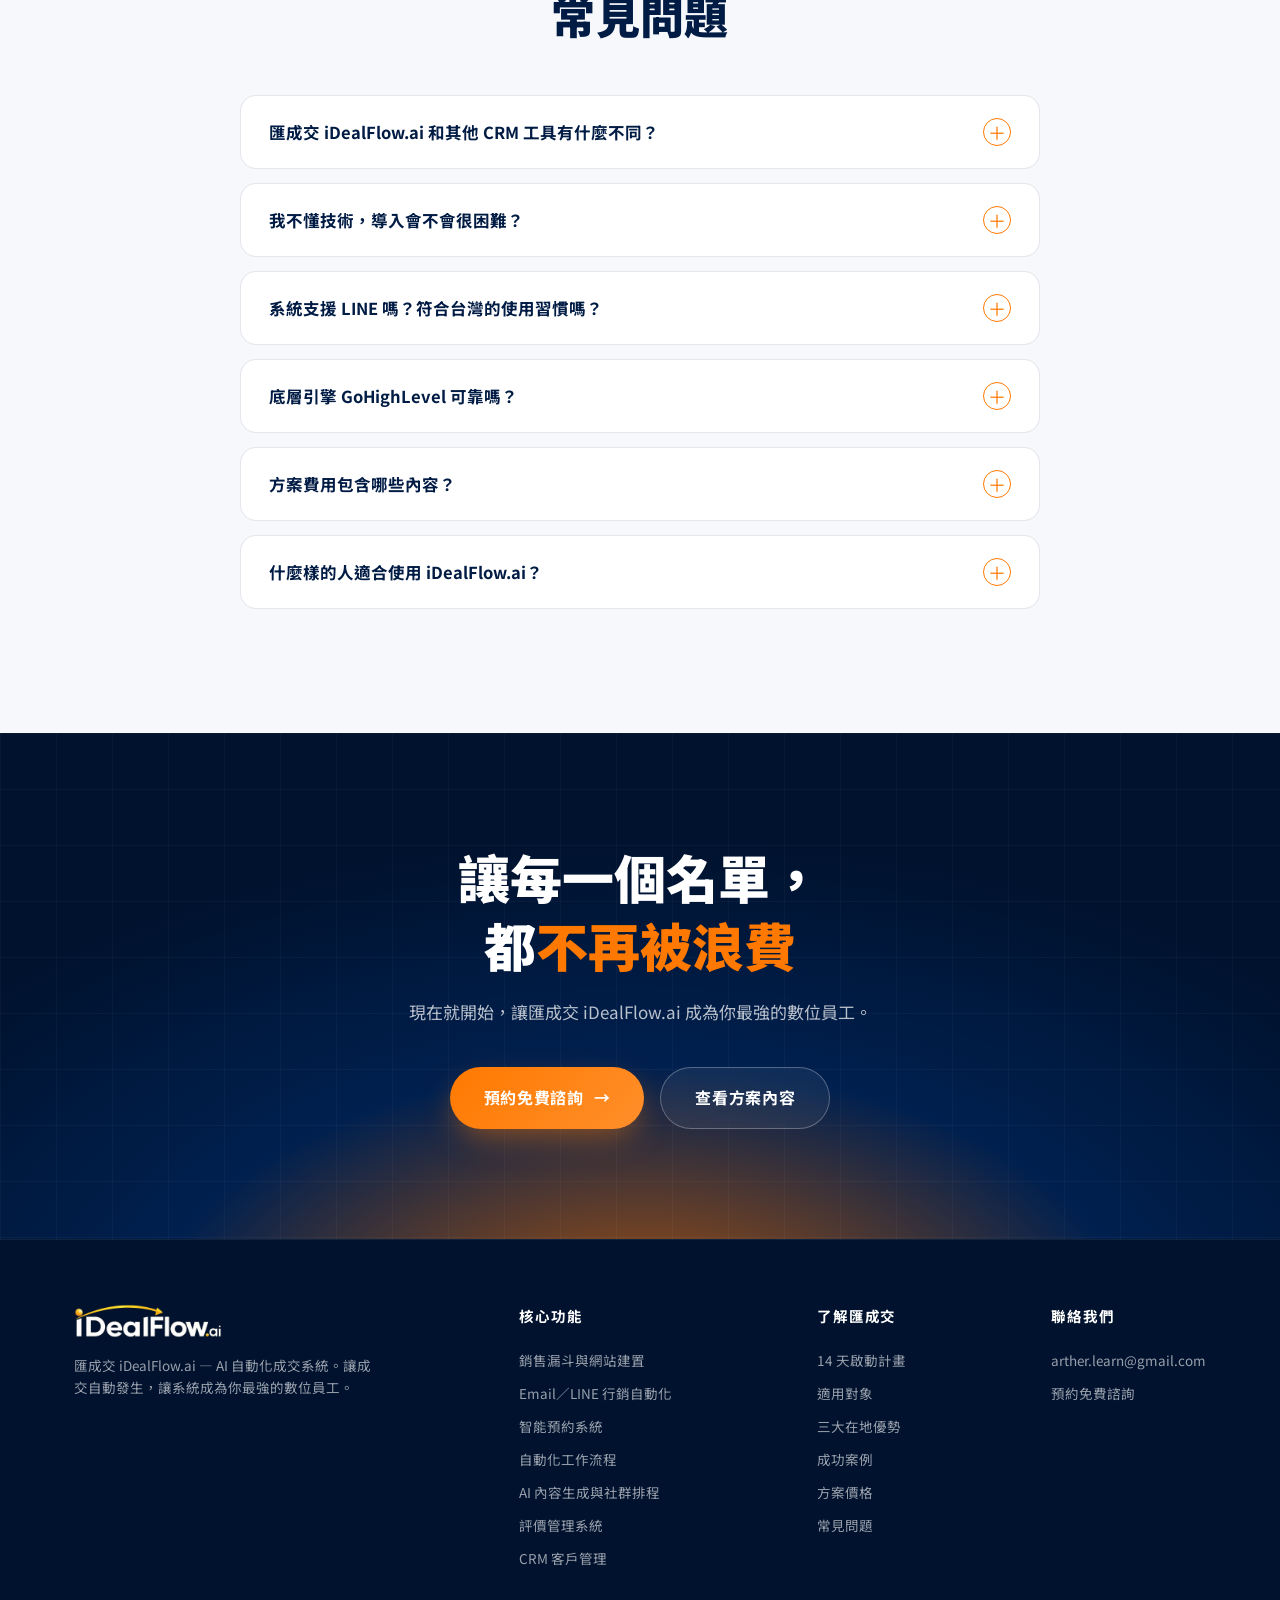
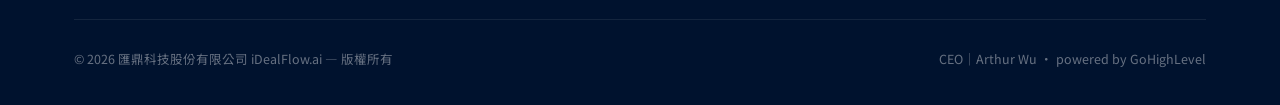
==== commit 6b0d74e9: "導覽列新增「🔥 14 天啟動計畫」亮點 tab，全站導流至 funnel 頁 Co-Authored-By: Claude Fable 5 <noreply@anthropic.com>" ====
--- a/index.html
+++ b/index.html
@@ -38,6 +38,7 @@
       <a href="index.html#cases">成功案例</a>
       <a href="index.html#pricing">方案價格</a>
       <a href="index.html#faq">常見問題</a>
+      <a class="nav-hot" href="start.html">🔥 14 天啟動計畫</a>
       <a class="nav-login" href="https://app.idealflow.ai" target="_blank" rel="noopener">登入</a>
       <a class="btn btn-primary nav-cta" href="index.html#pricing">預約免費諮詢</a>
     </nav>
--- a/assets/style.css
+++ b/assets/style.css
@@ -65,6 +65,9 @@
 .nav-links>a::after{content:"";position:absolute;left:0;bottom:-6px;width:0;height:2px;background:var(--orange);transition:width .3s}
 .nav-links>a:hover::after{width:100%}
 .nav-cta{padding:11px 26px;font-size:14px}
+.nav-links>a.nav-hot{color:var(--orange-2);font-weight:700}
+.nav-links>a.nav-hot:hover{color:var(--orange)}
+.nav-links>a.nav-hot::after{width:100%;background:linear-gradient(90deg,var(--orange),transparent)}
 .nav-toggle{display:none;background:none;border:none;cursor:pointer;padding:8px}
 .nav-toggle span{display:block;width:24px;height:2px;background:#fff;margin:5px 0;transition:.3s}
 
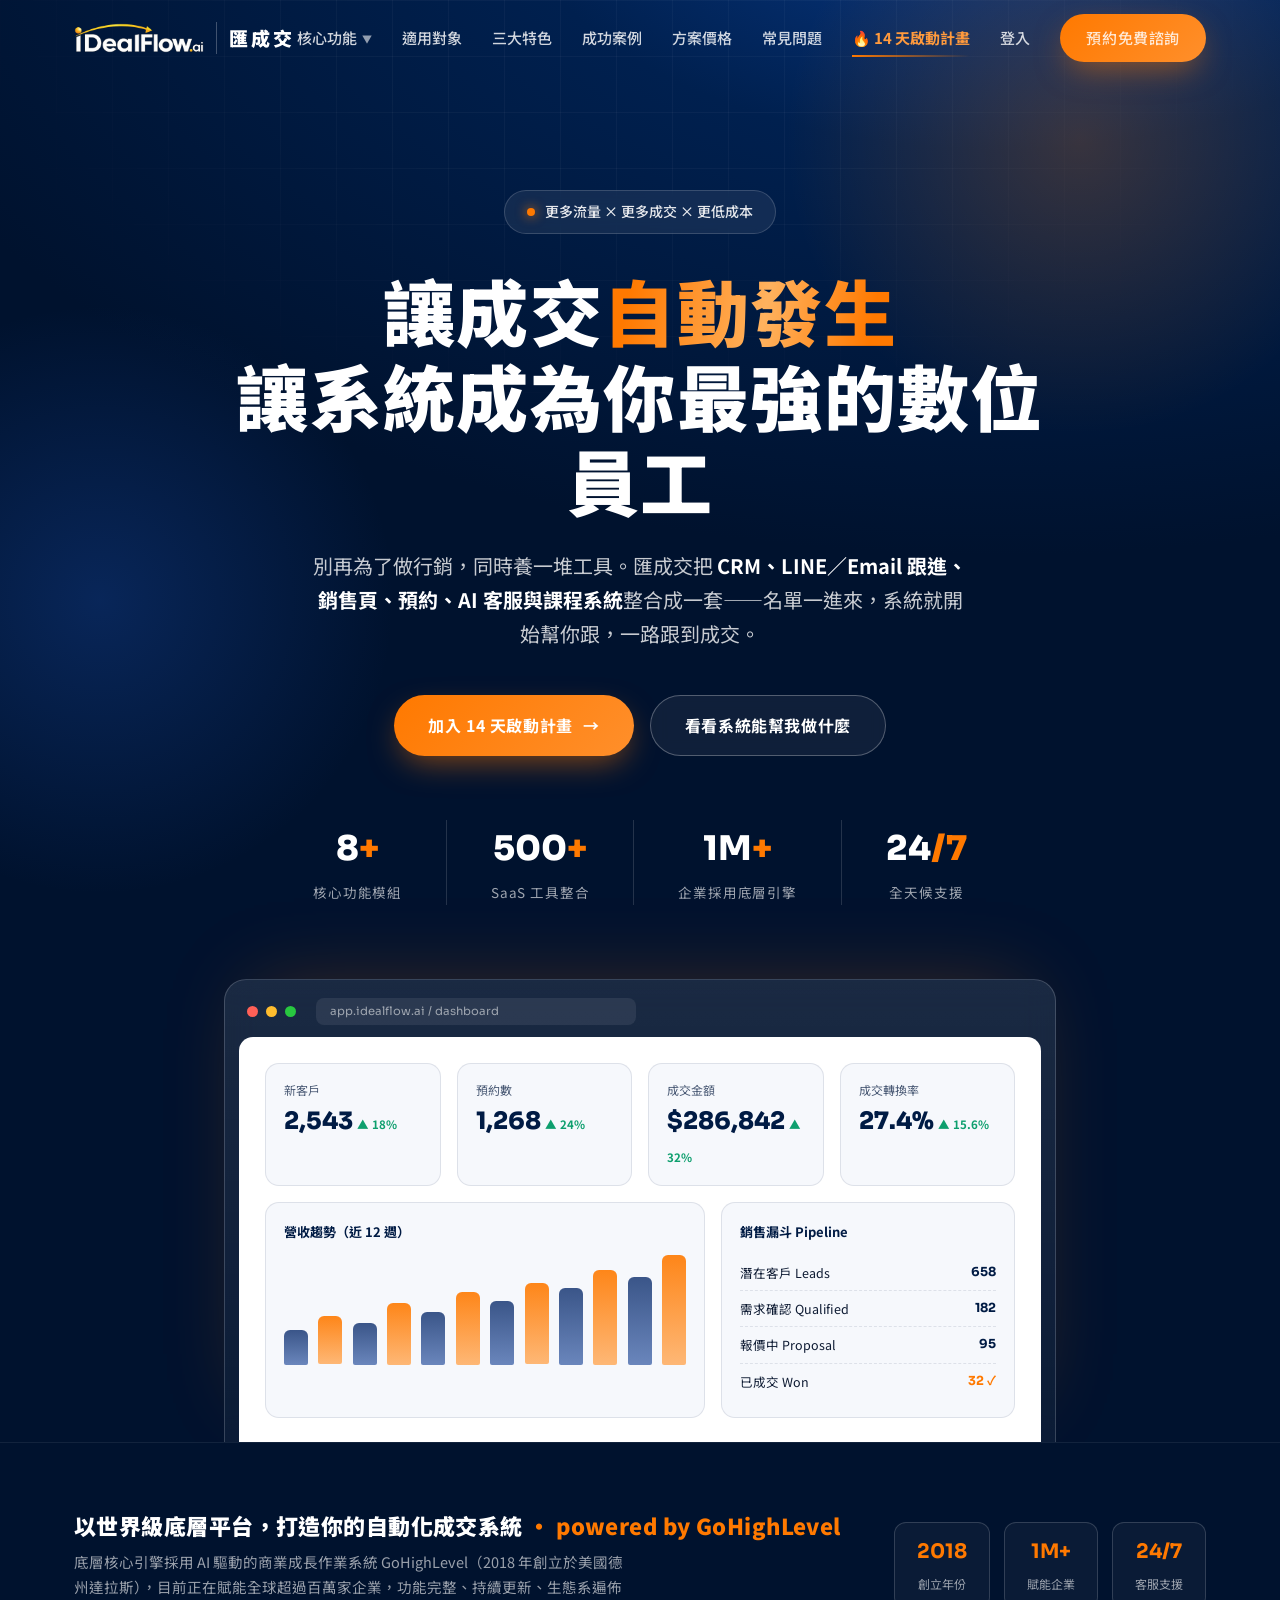
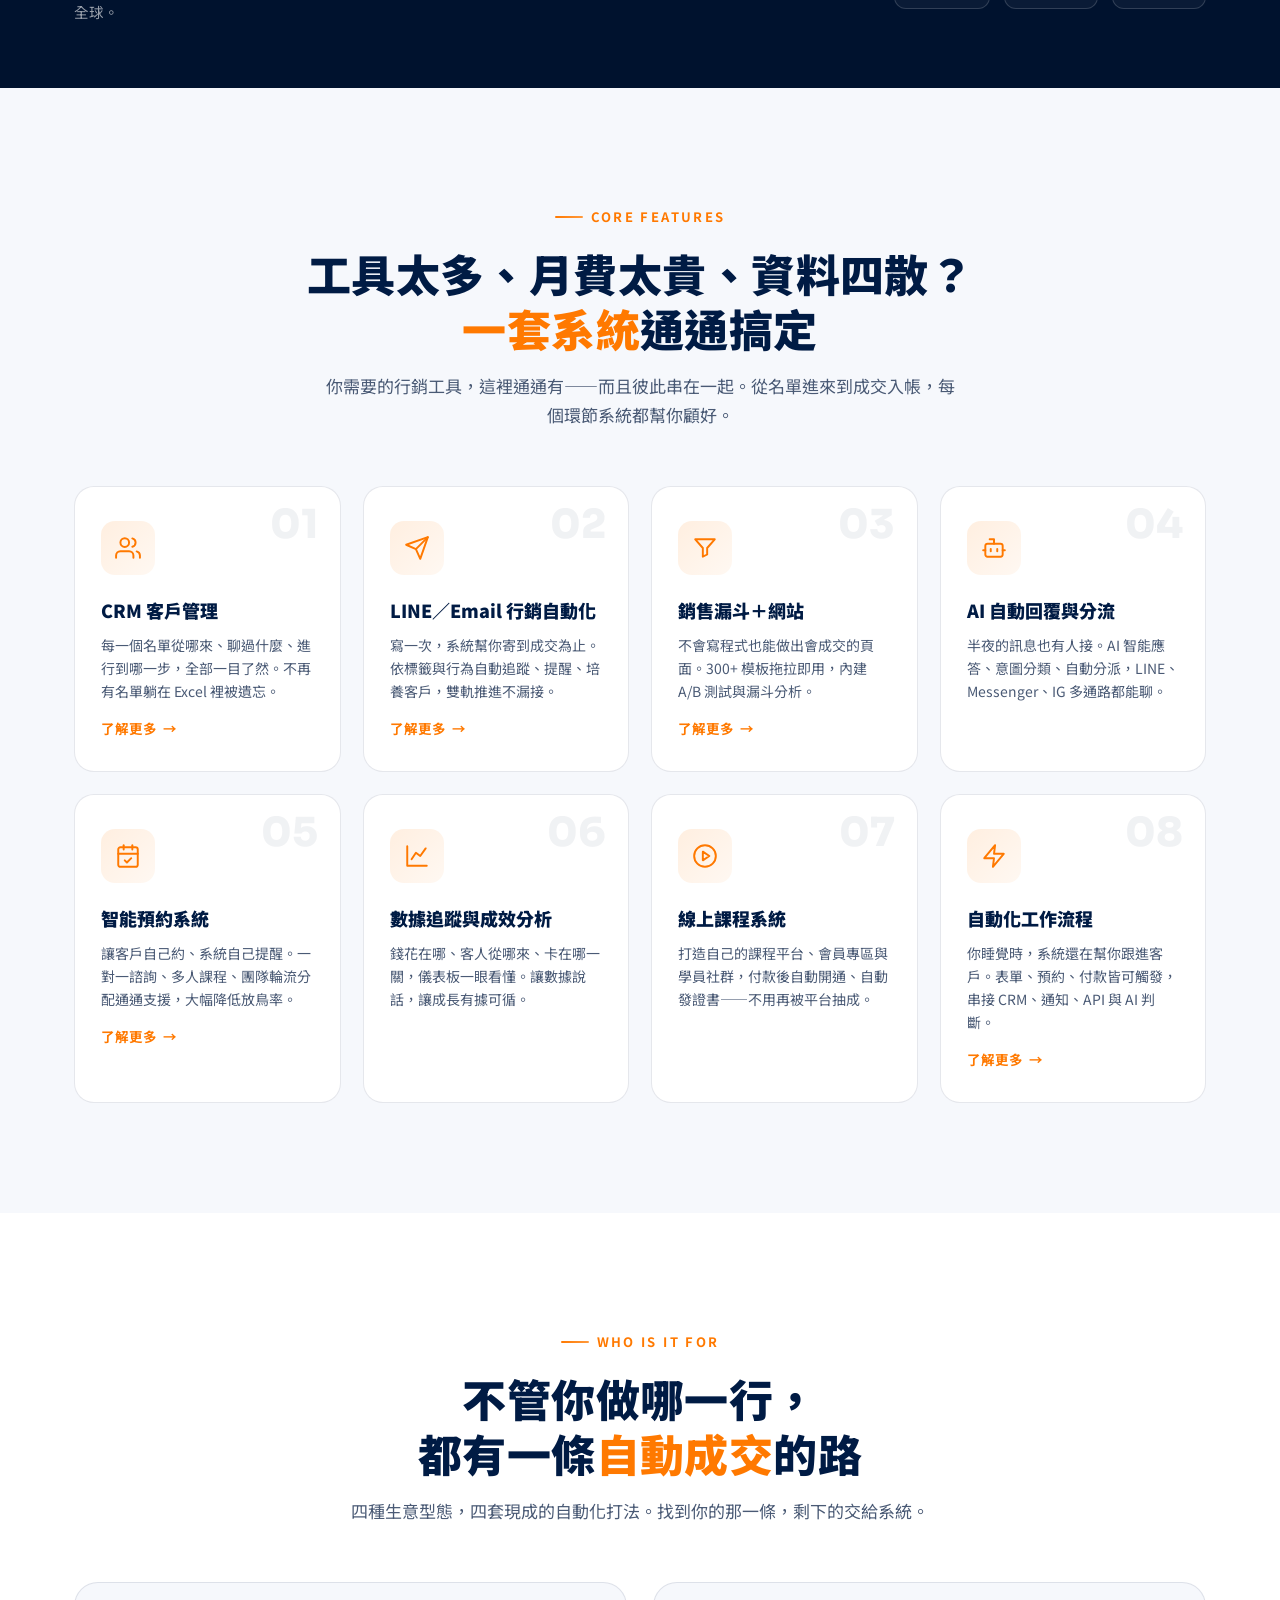
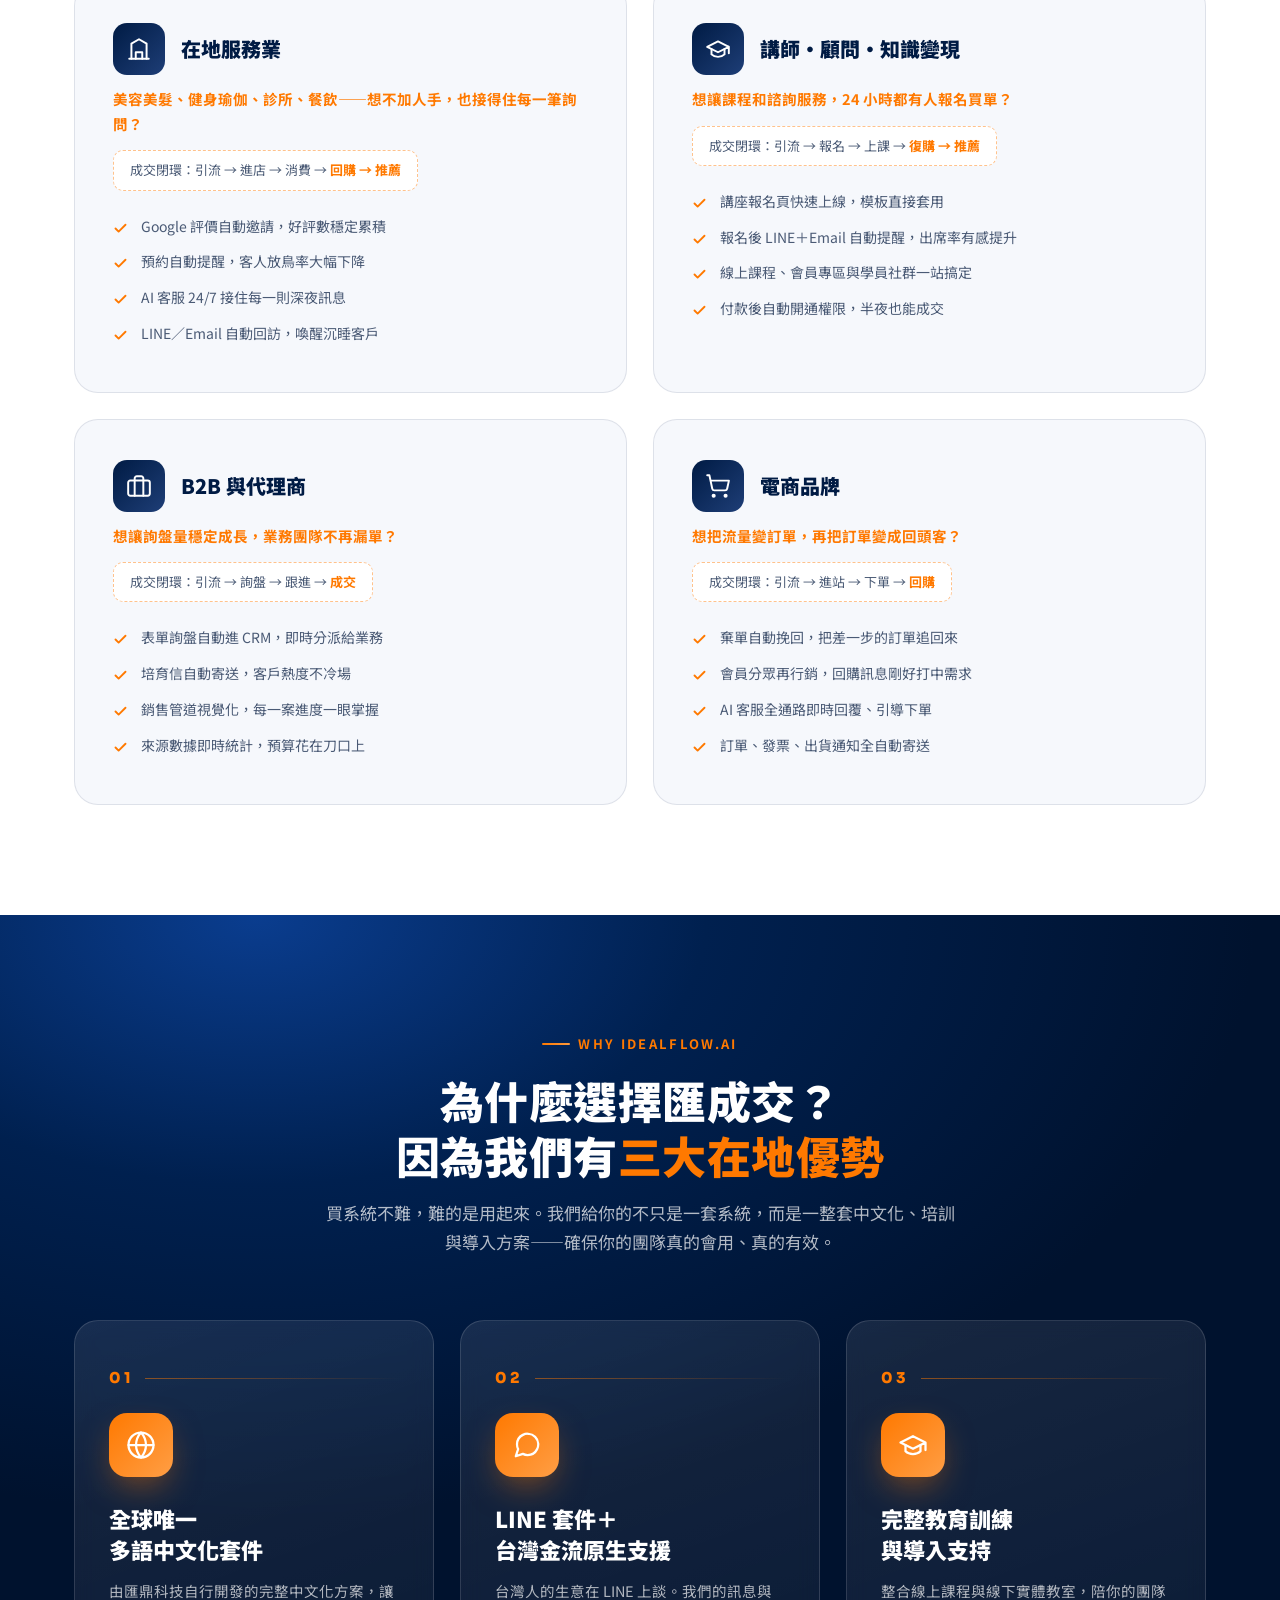
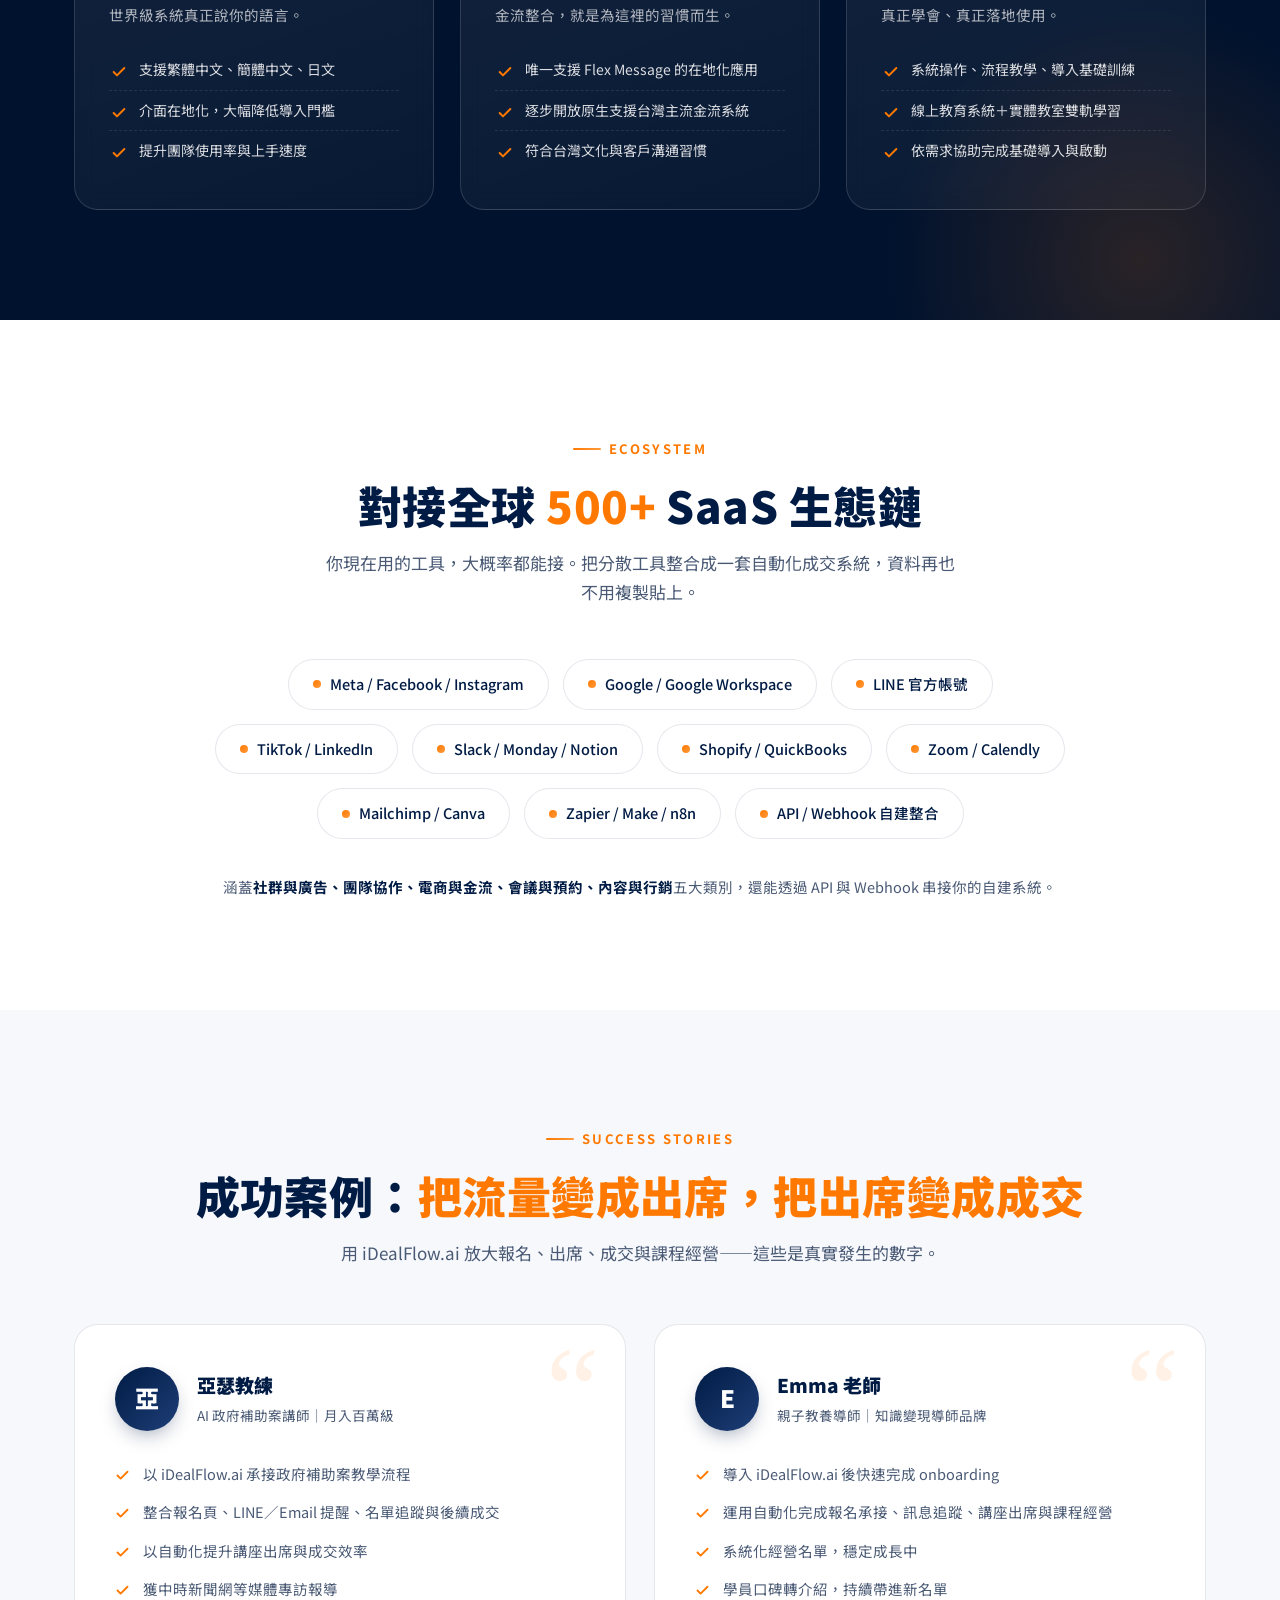
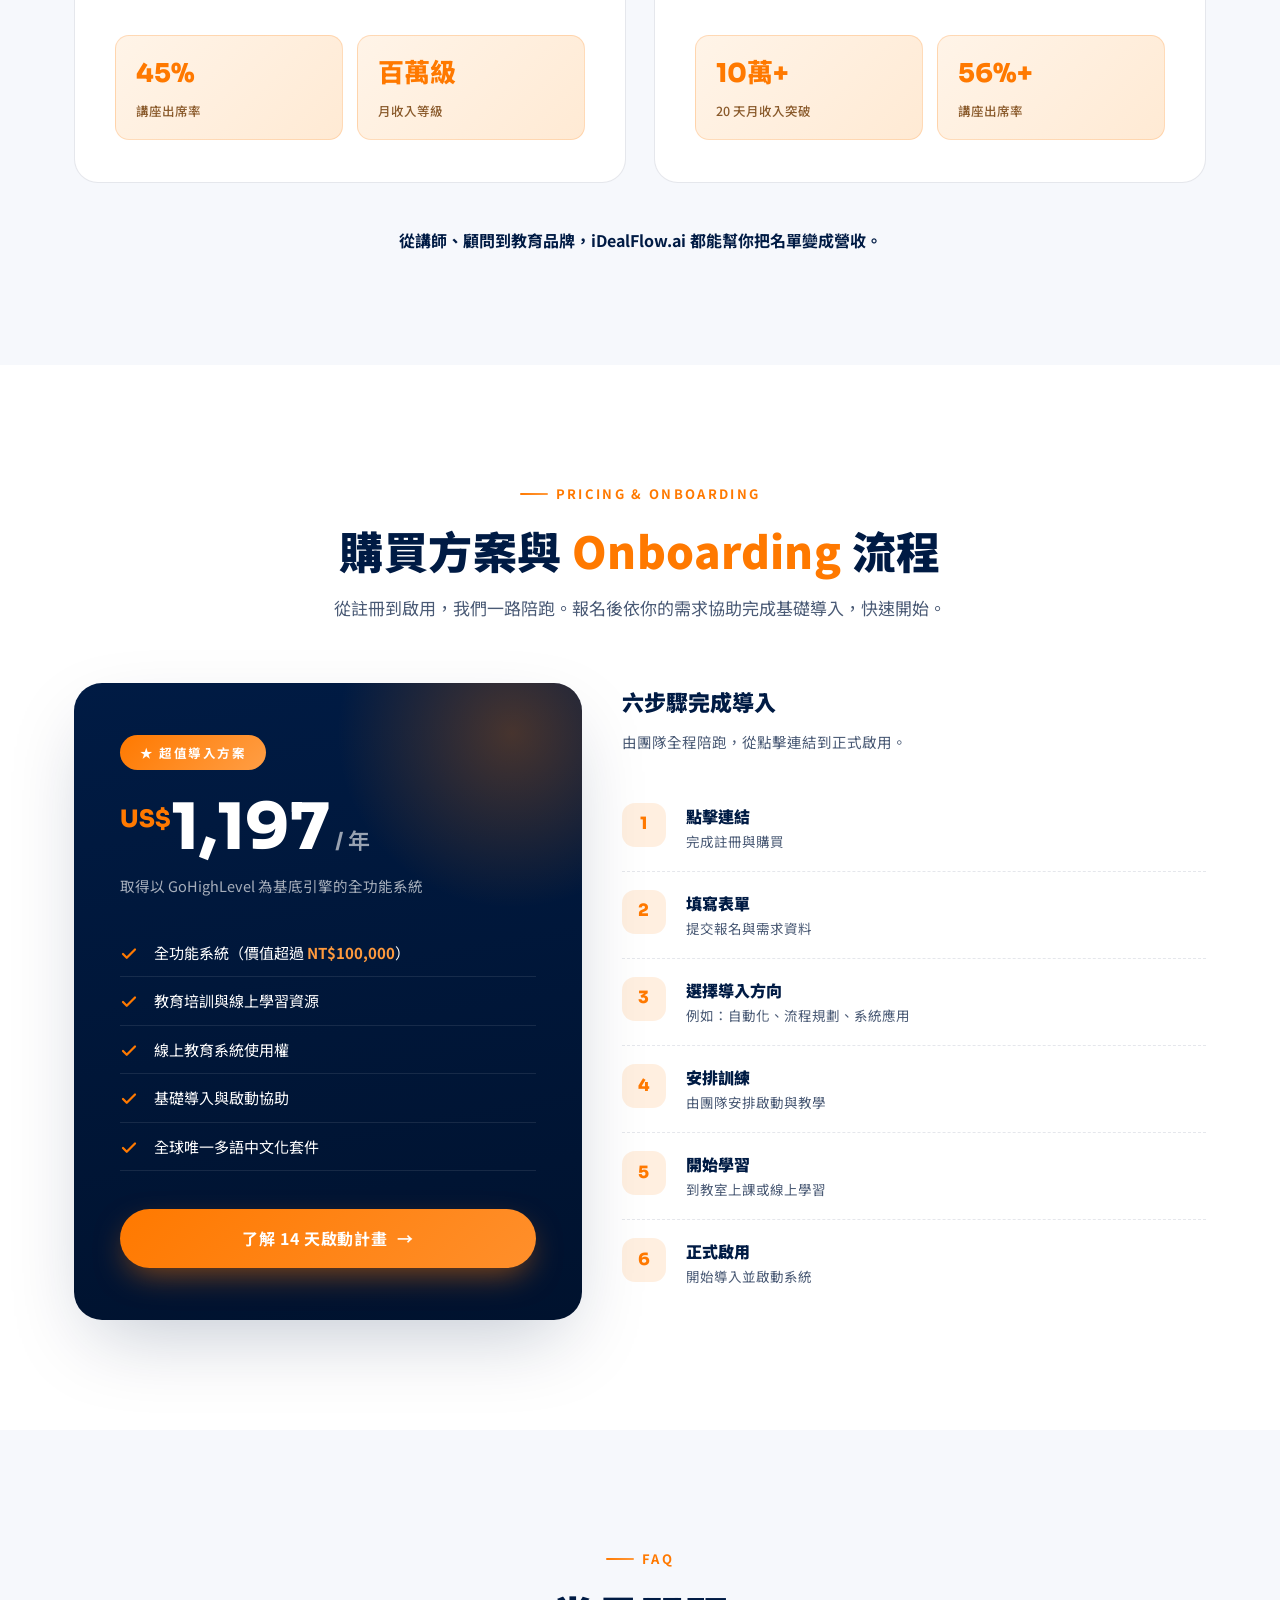
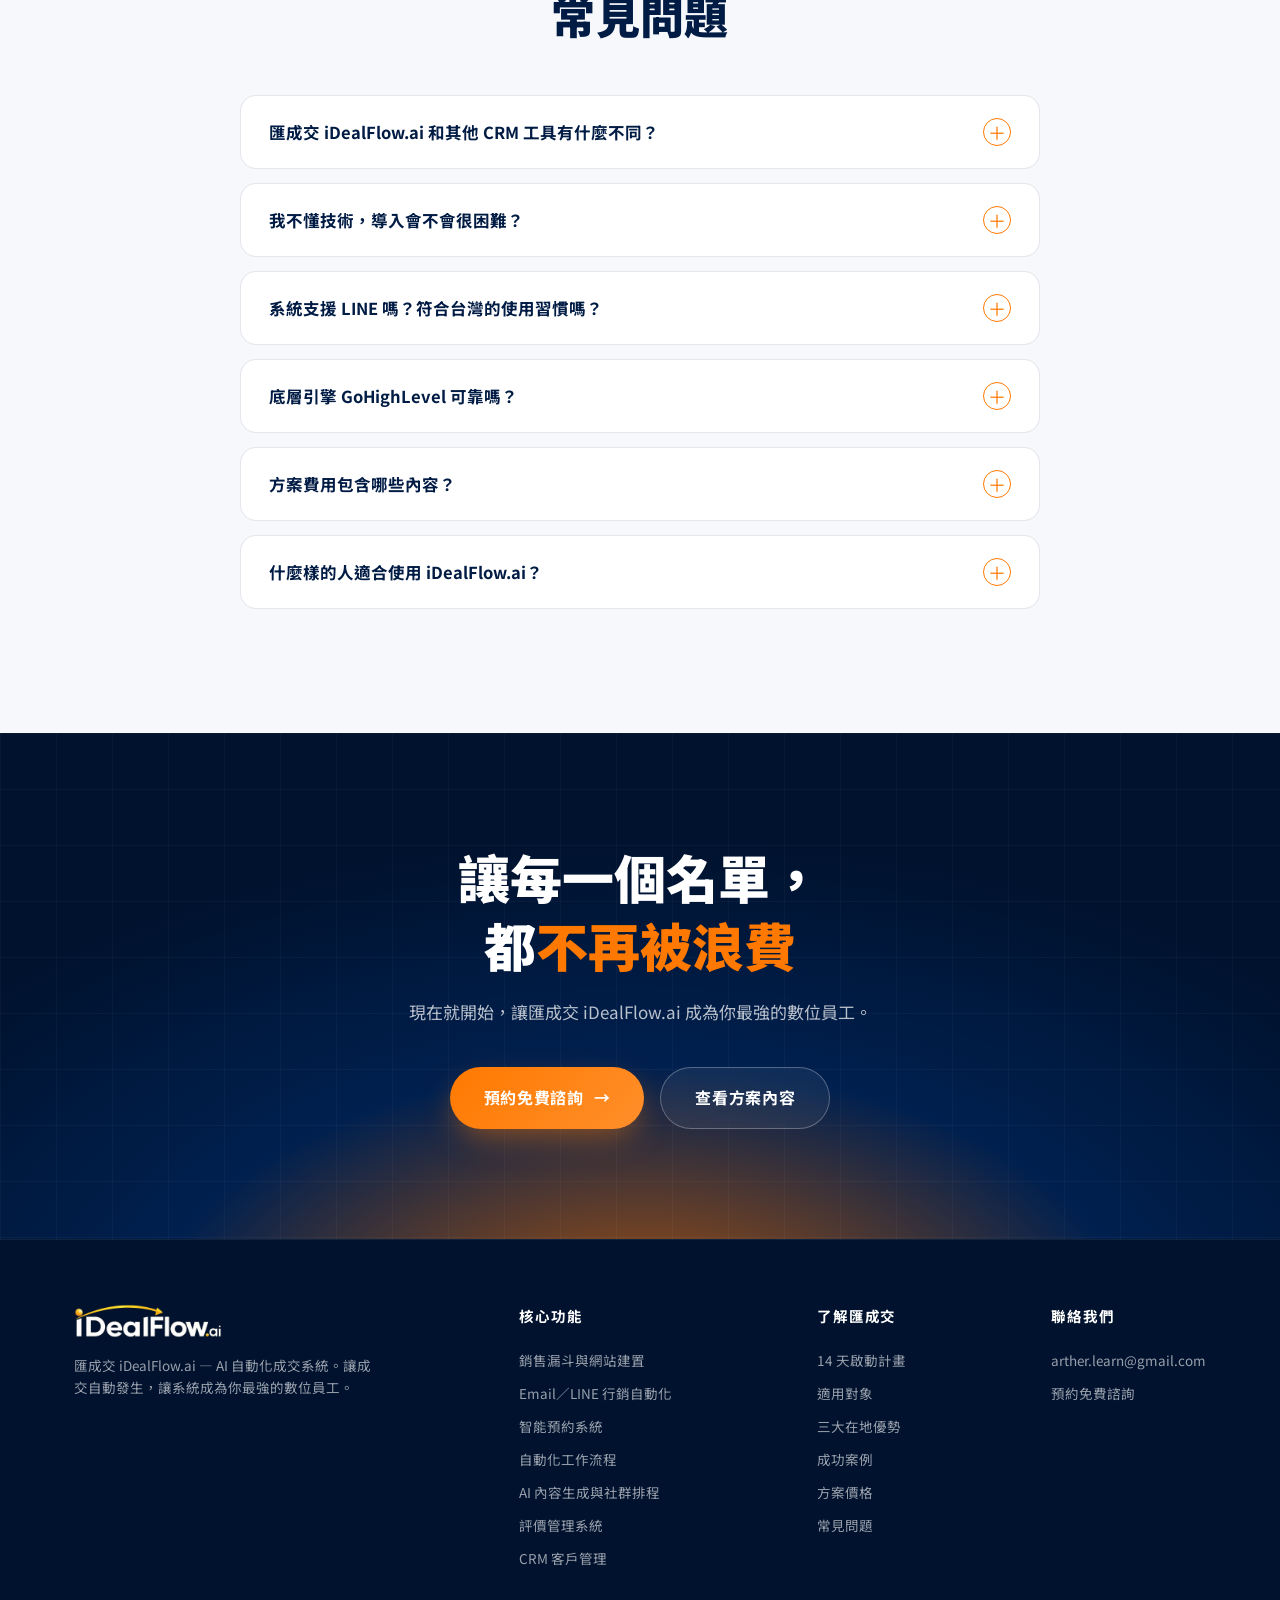
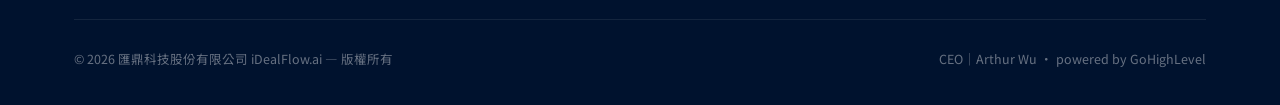
==== commit fdc060b8: "成功案例去識別化：會員案例改以化名 Emma 老師呈現，移除可辨識資訊 Co-Authored-By: Claude Fable 5 <noreply@anthropic.com>" ====
--- a/index.html
+++ b/index.html
@@ -331,14 +331,14 @@
       </div>
       <div class="ccard reveal d1">
         <div class="chead">
-          <div class="avatar">C</div>
-          <div><h4>Claudia</h4><span>親子教養導師｜媒體曝光導師品牌</span></div>
+          <div class="avatar">E</div>
+          <div><h4>Emma 老師</h4><span>親子教養導師｜知識變現導師品牌</span></div>
         </div>
         <ul class="cpoints">
           <li>導入 iDealFlow.ai 後快速完成 onboarding</li>
           <li>運用自動化完成報名承接、訊息追蹤、講座出席與課程經營</li>
           <li>系統化經營名單，穩定成長中</li>
-          <li>獲天下雜誌等媒體專訪報導</li>
+          <li>學員口碑轉介紹，持續帶進新名單</li>
         </ul>
         <div class="cmetrics">
           <div class="metric"><b>10萬+</b><span>20 天月收入突破</span></div>
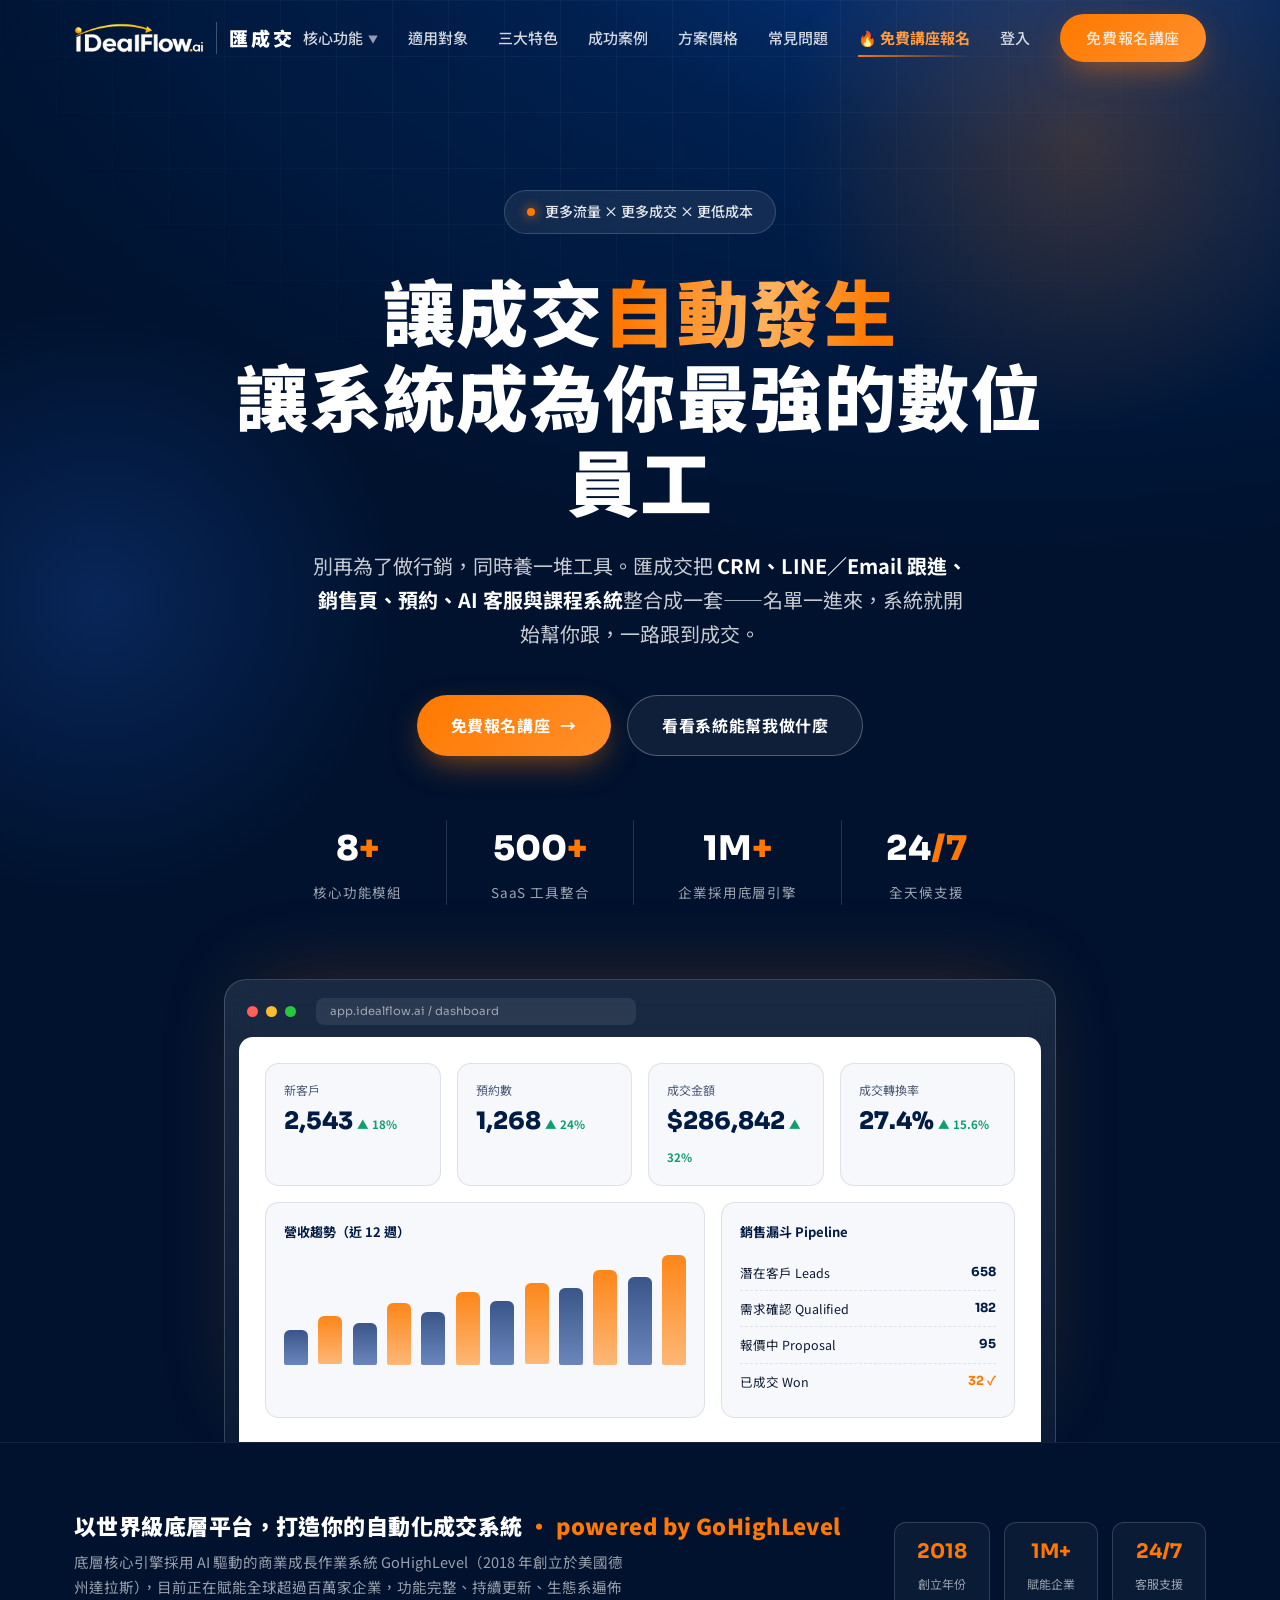
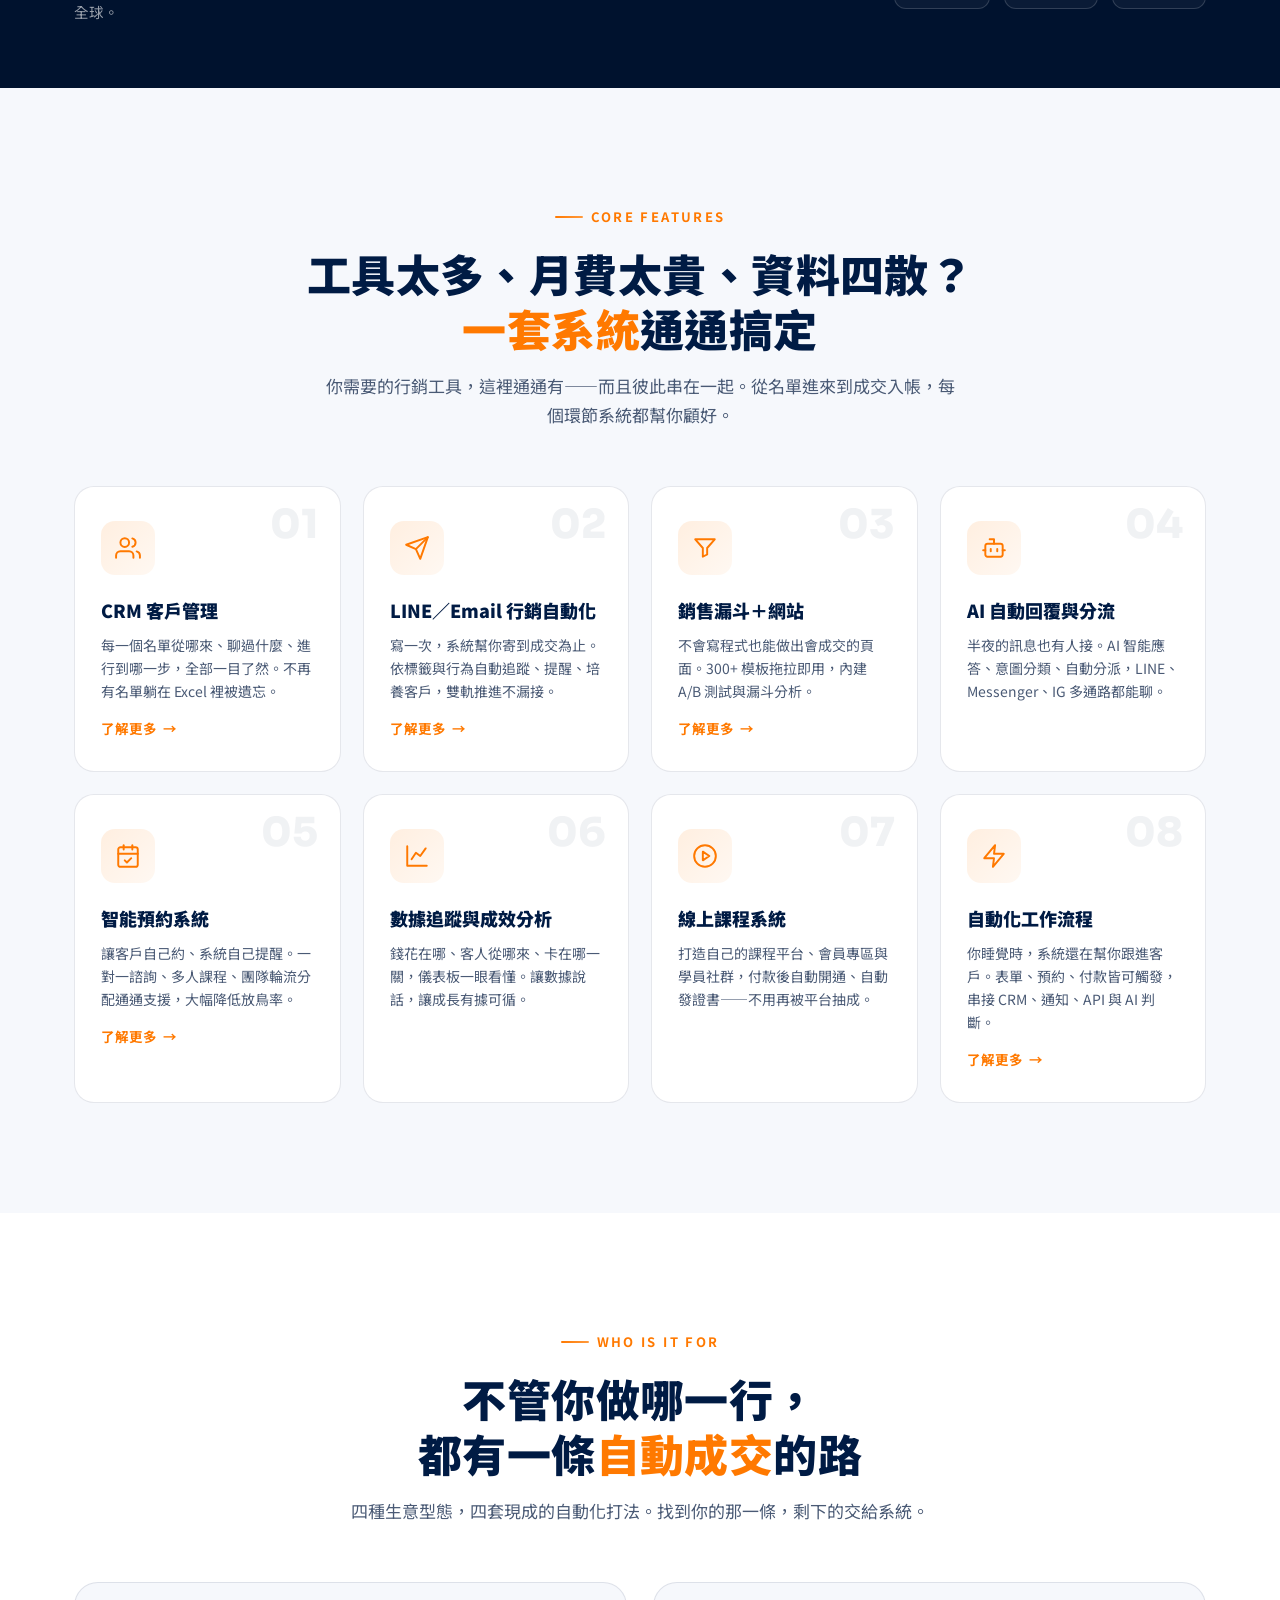
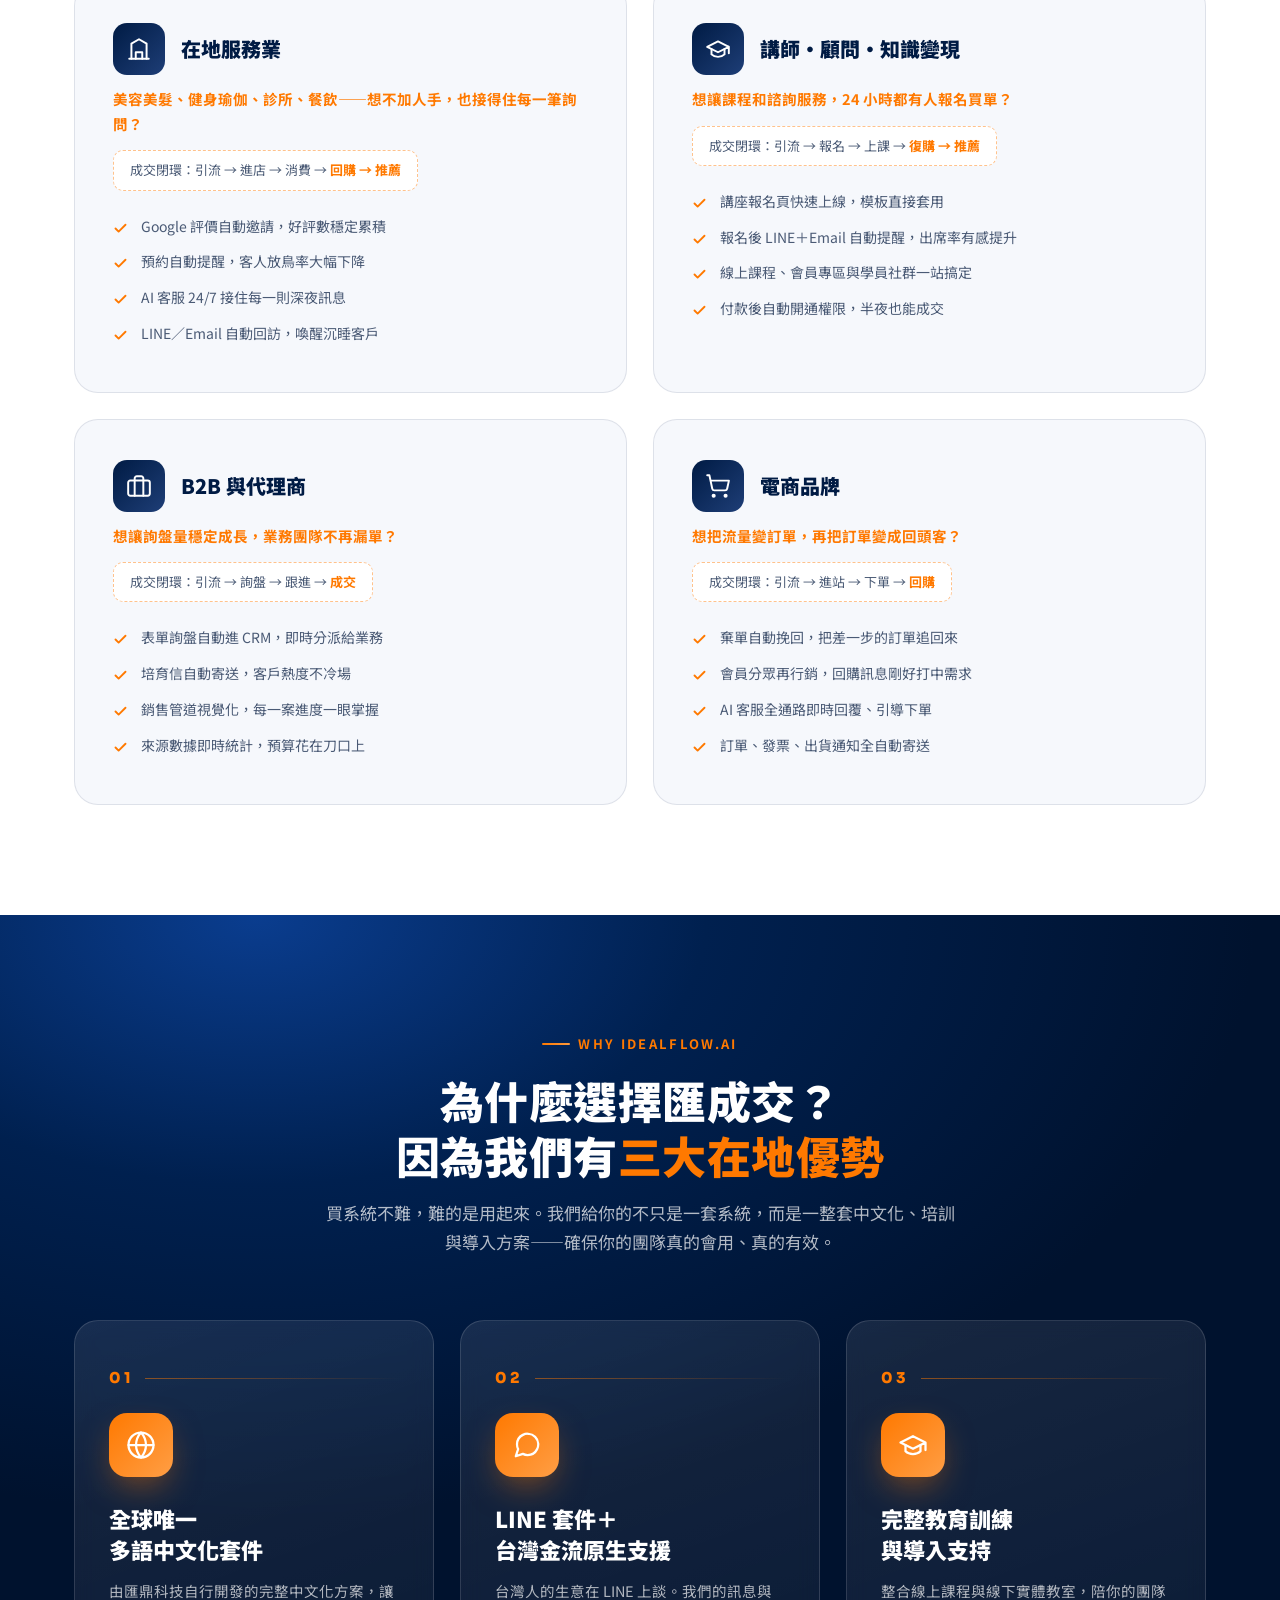
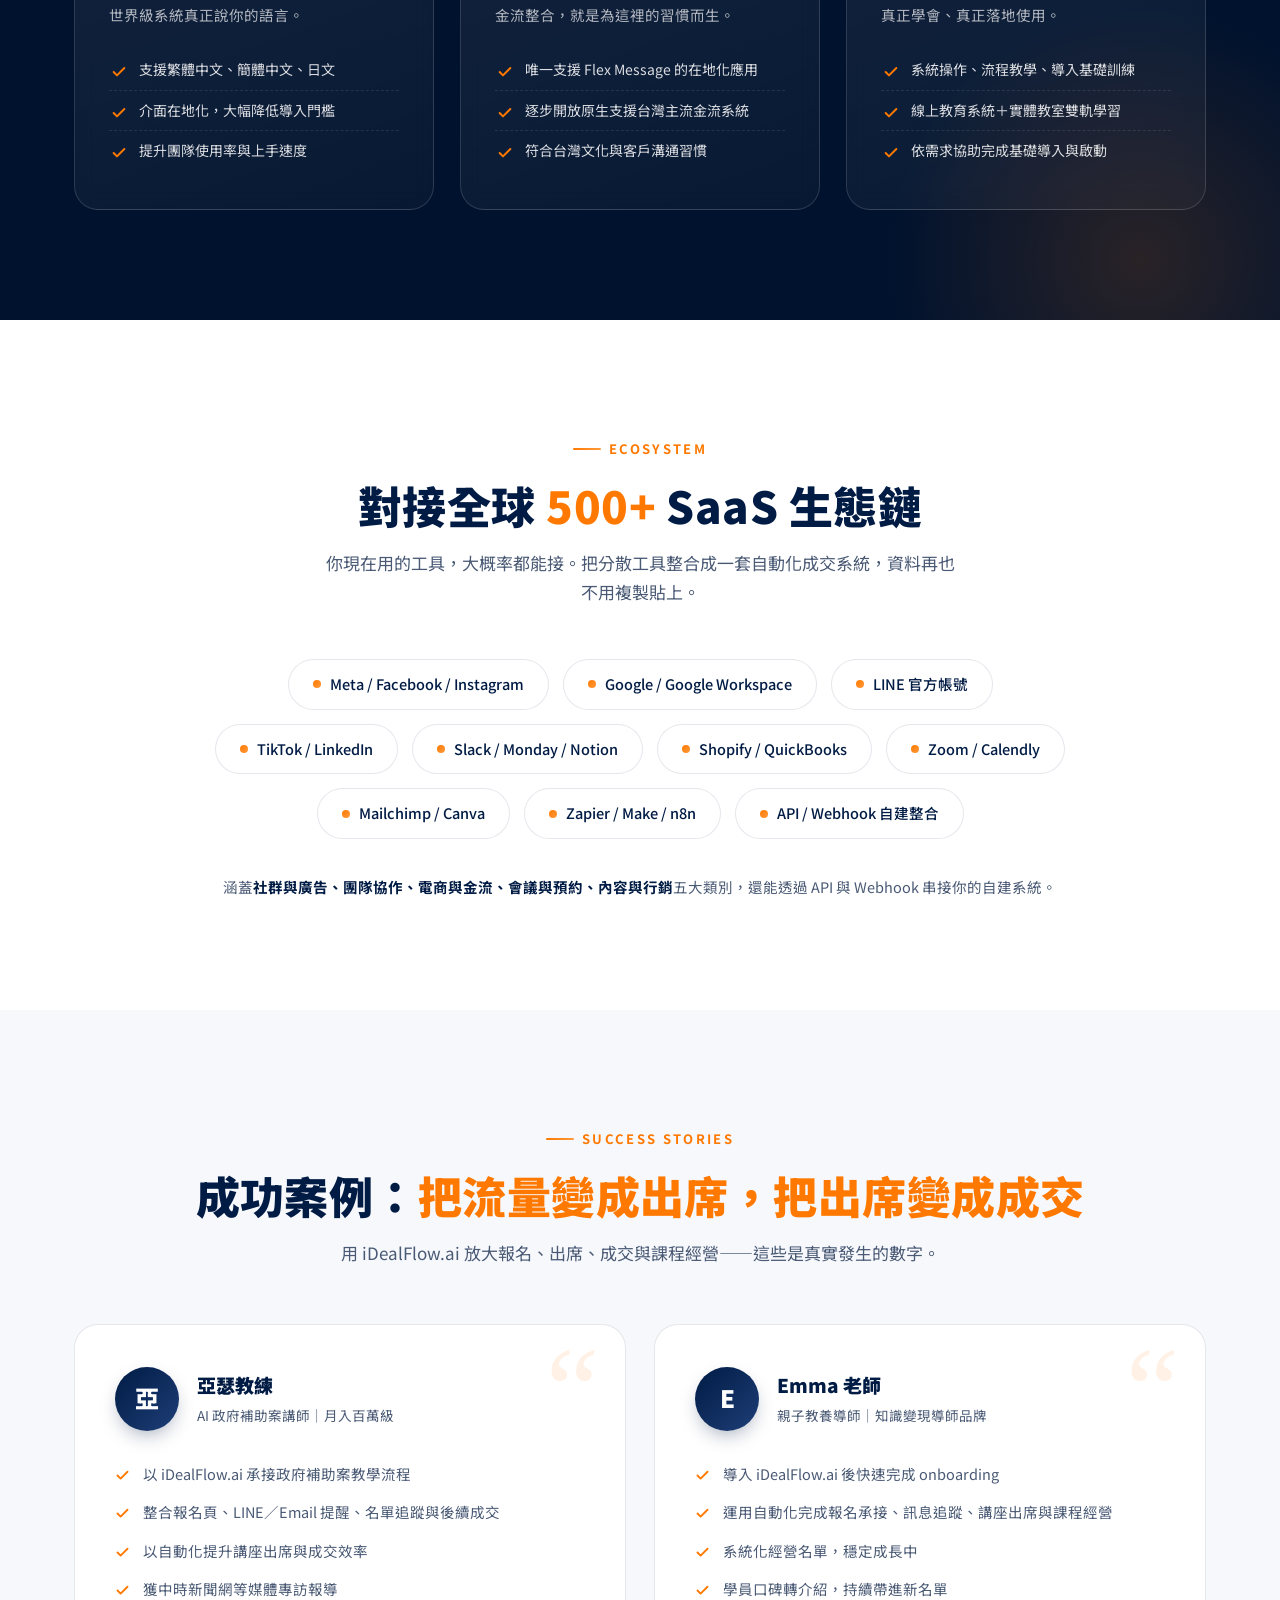
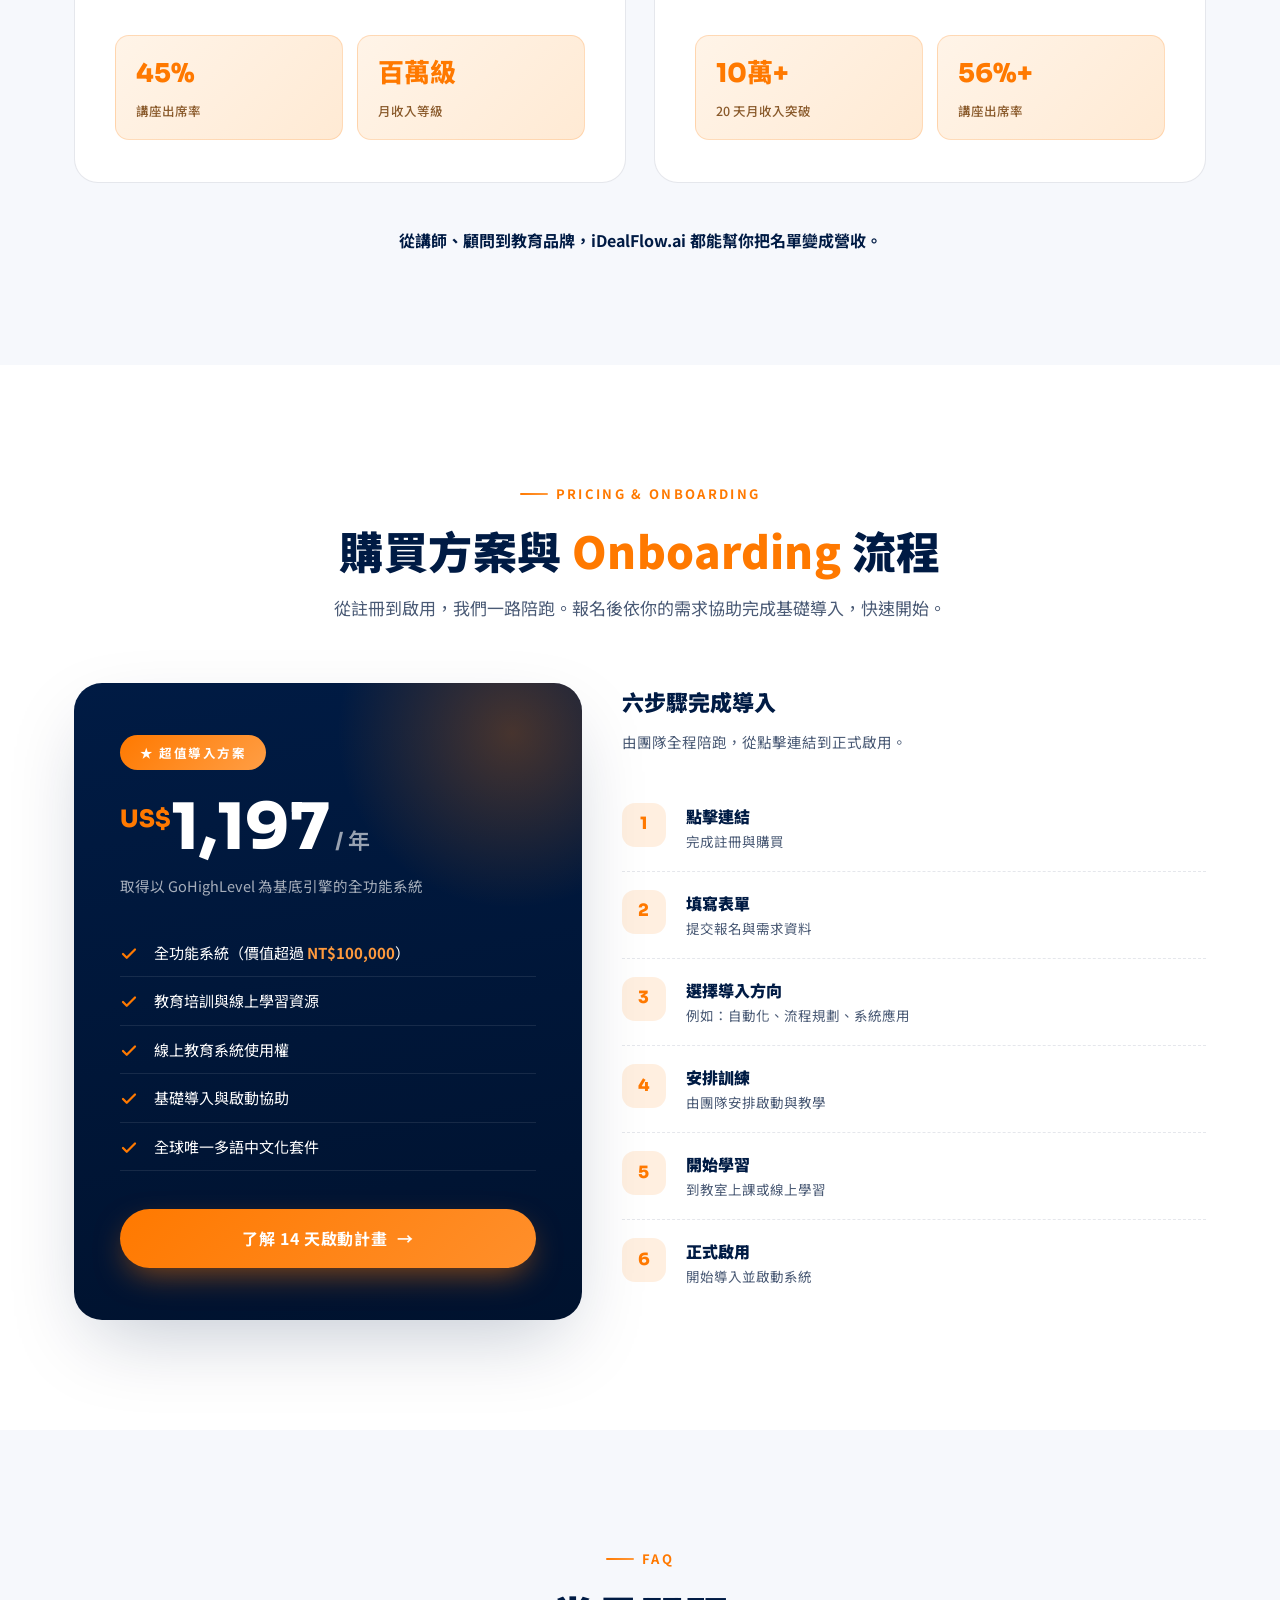
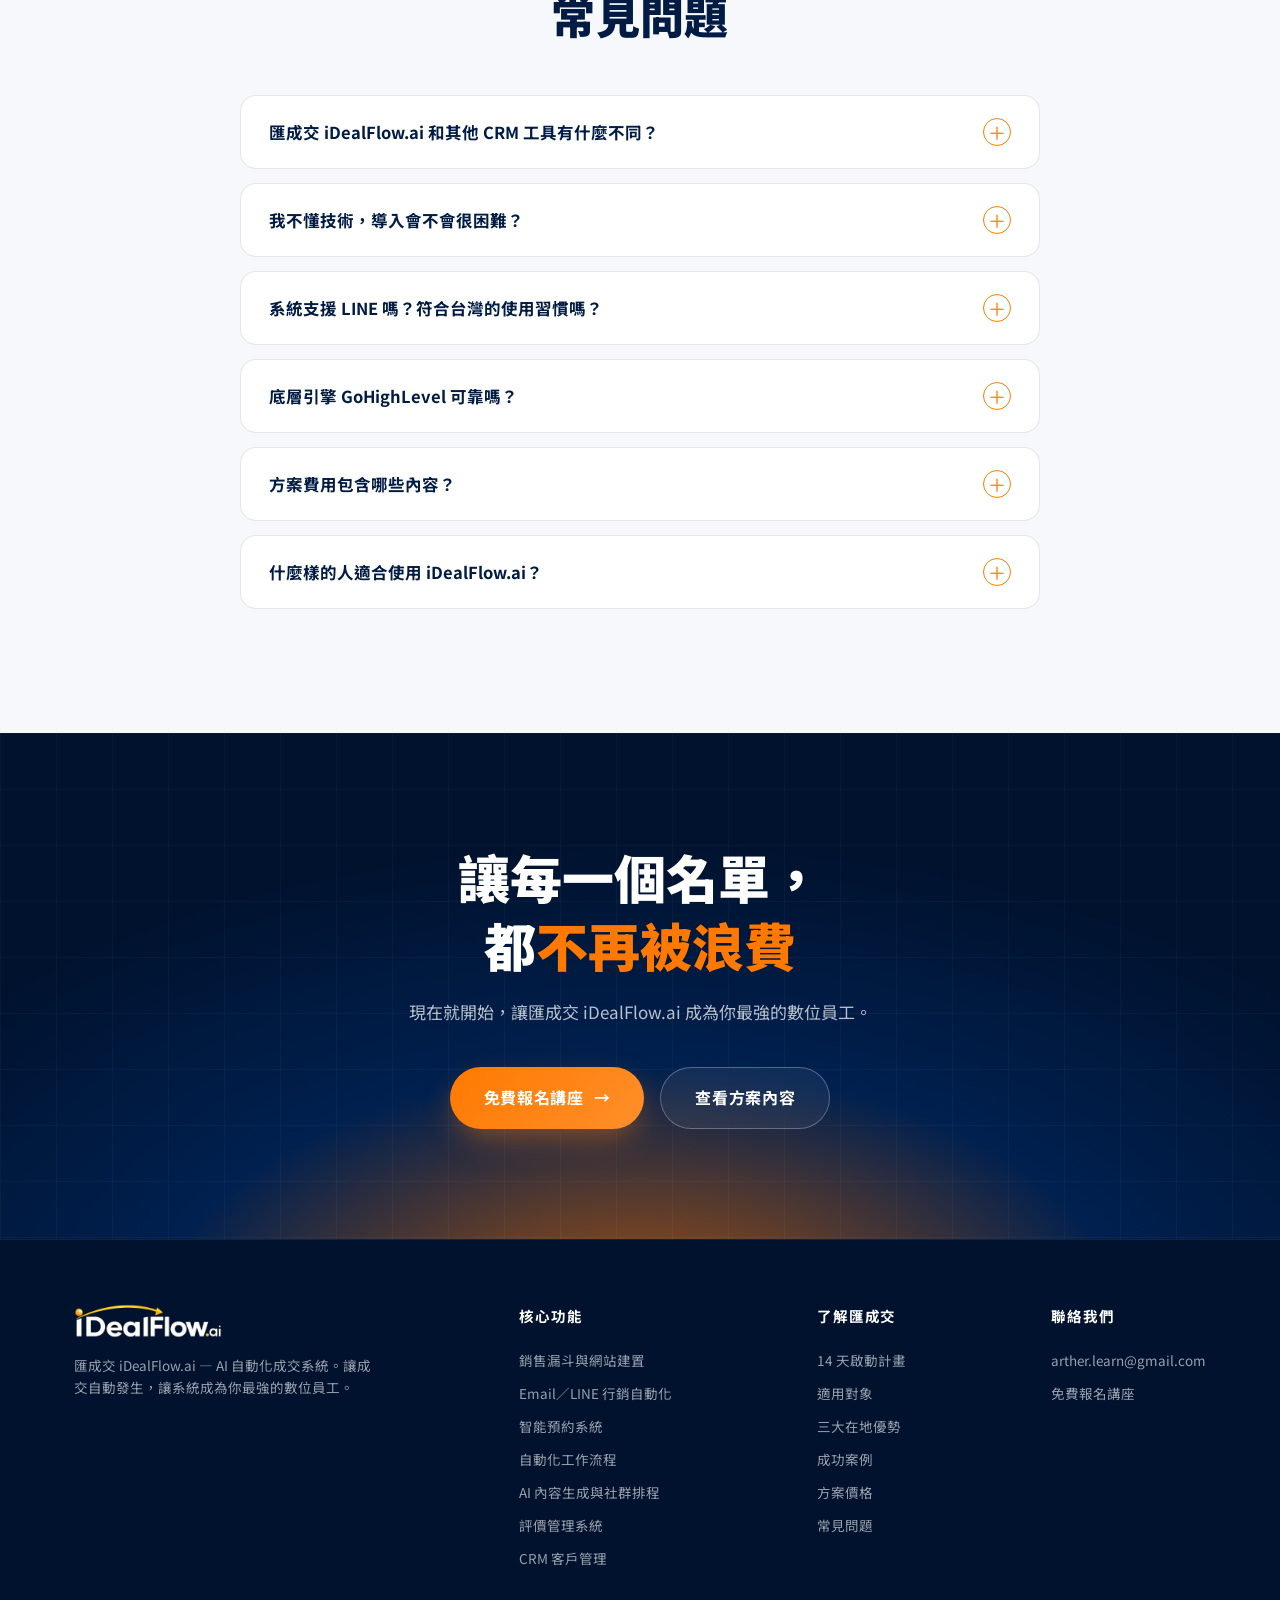
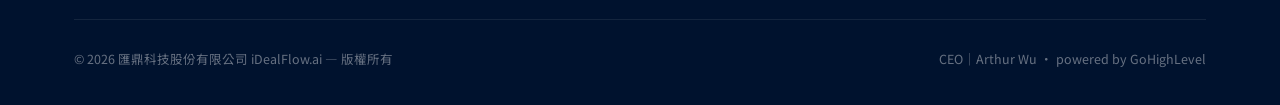
==== commit 4e5cff3f: "新增免費講座報名頁與感謝頁，全站 CTA 改為兩步式報名動線 - 新增 booking.html：淺色單一目的報名頁，頂端步驟指示（①填資料 ②收到上課連結），   表單置於第一屏（手機排序最前），欄" ====
--- a/index.html
+++ b/index.html
@@ -38,9 +38,9 @@
       <a href="index.html#cases">成功案例</a>
       <a href="index.html#pricing">方案價格</a>
       <a href="index.html#faq">常見問題</a>
-      <a class="nav-hot" href="start.html">🔥 14 天啟動計畫</a>
+      <a class="nav-hot" href="booking.html">🔥 免費講座報名</a>
       <a class="nav-login" href="https://app.idealflow.ai" target="_blank" rel="noopener">登入</a>
-      <a class="btn btn-primary nav-cta" href="index.html#pricing">預約免費諮詢</a>
+      <a class="btn btn-primary nav-cta" href="booking.html">免費報名講座</a>
     </nav>
     <button class="nav-toggle" id="navToggle" aria-label="選單"><span></span><span></span><span></span></button>
   </div>
@@ -55,7 +55,7 @@
     <h1 class="reveal d1">讓成交<span class="grad">自動發生</span><br>讓系統成為你最強的數位員工</h1>
     <p class="hero-sub reveal d2">別再為了做行銷，同時養一堆工具。匯成交把 <strong>CRM、LINE／Email 跟進、銷售頁、預約、AI 客服與課程系統</strong>整合成一套——名單一進來，系統就開始幫你跟，一路跟到成交。</p>
     <div class="hero-ctas reveal d3">
-      <a class="btn btn-primary" href="start.html">加入 14 天啟動計畫 <span class="arr">→</span></a>
+      <a class="btn btn-primary" href="booking.html">免費報名講座 <span class="arr">→</span></a>
       <a class="btn btn-ghost" href="#features">看看系統能幫我做什麼</a>
     </div>
     <div class="hero-stats reveal d4">
@@ -428,7 +428,7 @@
     <h2 class="reveal">讓每一個名單，<br>都<span>不再被浪費</span></h2>
     <p class="reveal d1">現在就開始，讓匯成交 iDealFlow.ai 成為你最強的數位員工。</p>
     <div class="hero-ctas reveal d2">
-      <a class="btn btn-primary" href="mailto:arther.learn@gmail.com?subject=我想預約匯成交 iDealFlow.ai 免費諮詢">預約免費諮詢 <span class="arr">→</span></a>
+      <a class="btn btn-primary" href="booking.html">免費報名講座 <span class="arr">→</span></a>
       <a class="btn btn-ghost" href="#pricing">查看方案內容</a>
     </div>
   </div>
@@ -464,7 +464,7 @@
       <div class="foot-col">
         <h6>聯絡我們</h6>
         <a href="mailto:arther.learn@gmail.com">arther.learn@gmail.com</a>
-        <a href="index.html#pricing">預約免費諮詢</a>
+        <a href="booking.html">免費報名講座</a>
       </div>
     </div>
     <div class="foot-bottom">
--- a/assets/style.css
+++ b/assets/style.css
@@ -554,3 +554,159 @@
   .guarantee{flex-direction:column;text-align:center}
   .fp-sticky .st-txt small{display:none}
 }
+
+/* ============================================================
+   預約諮詢頁 booking.html
+   ============================================================ */
+.bk-hero .hero-inner{max-width:900px}
+.bk-hero h1{font-size:clamp(32px,5.4vw,60px)}
+.bk-line{display:flex;align-items:center;gap:10px;justify-content:center;flex-wrap:wrap;margin-top:30px;font-size:14.5px;color:rgba(255,255,255,.7)}
+.bk-line b{color:#7BE3AE}
+
+/* 痛點清單 */
+.bk-pains{background:var(--bg-soft)}
+.bk-grid{display:grid;grid-template-columns:repeat(2,1fr);gap:22px;margin-top:56px}
+.bk-card{background:#fff;border:1px solid var(--line);border-radius:20px;padding:32px 30px;transition:all .35s}
+.bk-card:hover{transform:translateY(-6px);box-shadow:var(--shadow-md)}
+.bk-card .bk-num{display:inline-flex;align-items:center;gap:8px;font-family:var(--font-en);font-size:12.5px;font-weight:800;letter-spacing:.14em;color:var(--orange);background:var(--orange-soft);border-radius:999px;padding:5px 14px;margin-bottom:14px}
+.bk-card h4{font-size:19px;font-weight:900;color:var(--navy);line-height:1.5;margin-bottom:12px}
+.bk-card h4::before{content:"✗ ";color:#E5484D}
+.bk-card p{font-size:14.5px;color:var(--slate)}
+.bk-card p b{color:var(--navy);font-weight:700}
+.bk-card.wide{grid-column:1 / -1}
+
+/* 轉折段＋串接鏈 */
+.bk-turn{background:var(--navy-deep);color:#fff;text-align:center;position:relative;overflow:hidden}
+.bk-turn::before{content:"";position:absolute;inset:0;background-image:linear-gradient(rgba(255,255,255,.03) 1px,transparent 1px),linear-gradient(90deg,rgba(255,255,255,.03) 1px,transparent 1px);background-size:56px 56px}
+.bk-turn .wrap{position:relative}
+.bk-turn h2{font-size:clamp(26px,4.2vw,42px);font-weight:900;line-height:1.35;color:#fff}
+.bk-turn h2 em{font-style:normal;color:var(--orange)}
+.bk-turn .bk-lead{color:rgba(255,255,255,.72);font-size:17px;max-width:620px;margin:20px auto 0}
+.bk-chain{display:flex;align-items:center;justify-content:center;flex-wrap:wrap;gap:10px;margin:46px auto 0;max-width:900px}
+.bk-step{display:inline-flex;align-items:center;gap:8px;background:rgba(255,255,255,.06);border:1px solid rgba(255,255,255,.18);border-radius:999px;padding:11px 20px;font-size:14.5px;font-weight:700;color:#fff}
+.bk-step.last{background:linear-gradient(135deg,var(--orange),#FF9A3D);border-color:transparent;box-shadow:0 12px 30px -10px rgba(255,121,0,.6)}
+.bk-arrow{color:rgba(255,255,255,.35);font-size:15px}
+.bk-punch{margin-top:44px;font-size:clamp(17px,2.3vw,22px);font-weight:700;line-height:1.7;color:#fff;max-width:760px;margin-left:auto;margin-right:auto}
+.bk-punch span{color:var(--orange)}
+
+/* 預約表單 */
+.bk-book{background:var(--bg-soft)}
+.bk-book-grid{display:grid;grid-template-columns:1fr 1.15fr;gap:34px;margin-top:52px;align-items:start}
+.bk-side h3{font-size:22px;font-weight:900;color:var(--navy);line-height:1.5;margin-bottom:20px}
+.bk-side h3 em{font-style:normal;color:var(--orange)}
+.bk-list{display:flex;flex-direction:column;gap:14px}
+.bk-item{display:flex;gap:12px;align-items:flex-start;background:#fff;border:1px solid var(--line);border-radius:14px;padding:16px 18px}
+.bk-item .ck{flex-shrink:0;width:24px;height:24px;border-radius:50%;background:var(--orange-soft);color:var(--orange);display:flex;align-items:center;justify-content:center;font-size:13px;font-weight:800}
+.bk-item b{display:block;font-size:15px;color:var(--navy);margin-bottom:2px}
+.bk-item span{font-size:13.5px;color:var(--slate)}
+.bk-meta{margin-top:22px;background:#fff;border:1px solid var(--line);border-left:4px solid var(--orange);border-radius:14px;padding:18px 20px}
+.bk-meta b{display:block;font-size:14.5px;color:var(--navy);margin-bottom:6px}
+.bk-meta p{font-size:13.5px;color:var(--slate)}
+
+.bk-form{background:#fff;border:1px solid var(--line);border-radius:22px;padding:36px 34px;box-shadow:var(--shadow-md)}
+.bk-form .fh{font-size:22px;font-weight:900;color:var(--navy);margin-bottom:6px}
+.bk-form .fs{font-size:14px;color:var(--slate);margin-bottom:26px}
+.bk-row{display:grid;grid-template-columns:1fr 1fr;gap:16px}
+.bk-field{margin-bottom:16px}
+.bk-field label{display:block;font-size:13.5px;font-weight:700;color:var(--navy);margin-bottom:7px}
+.bk-field label .req{color:#E5484D}
+.bk-field input,.bk-field select,.bk-field textarea{width:100%;font-family:var(--font-tc);font-size:15px;color:var(--ink);background:var(--bg-soft);border:1.5px solid var(--line);border-radius:12px;padding:13px 15px;transition:all .25s;outline:none}
+.bk-field textarea{resize:vertical;min-height:96px;line-height:1.7}
+.bk-field select{appearance:none;background-image:url("data:image/svg+xml;charset=utf-8,%3Csvg xmlns='http://www.w3.org/2000/svg' width='14' height='14' viewBox='0 0 24 24' fill='none' stroke='%234A5A75' stroke-width='2.5' stroke-linecap='round'%3E%3Cpath d='m6 9 6 6 6-6'/%3E%3C/svg%3E");background-repeat:no-repeat;background-position:right 15px center;padding-right:40px}
+.bk-field input:focus,.bk-field select:focus,.bk-field textarea:focus{border-color:var(--orange);background:#fff;box-shadow:0 0 0 4px rgba(255,121,0,.12)}
+.bk-field input::placeholder,.bk-field textarea::placeholder{color:#9AA7BC}
+.bk-form .btn{width:100%;margin-top:8px}
+.bk-note{font-size:12.5px;color:var(--slate);text-align:center;margin-top:14px;line-height:1.7}
+.bk-err{display:none;font-size:13px;color:#E5484D;font-weight:700;margin-top:12px;text-align:center}
+.bk-err.show{display:block}
+.bk-done{display:none;text-align:center;padding:22px 0}
+.bk-done.show{display:block}
+.bk-done .tick{width:64px;height:64px;border-radius:50%;background:rgba(30,180,120,.12);color:#17A673;display:flex;align-items:center;justify-content:center;font-size:30px;margin:0 auto 18px}
+.bk-done h4{font-size:22px;font-weight:900;color:var(--navy);margin-bottom:10px}
+.bk-done p{font-size:14.5px;color:var(--slate);max-width:380px;margin:0 auto 20px}
+
+@media(max-width:900px){
+  .bk-grid{grid-template-columns:1fr}
+  .bk-book-grid{grid-template-columns:1fr}
+}
+@media(max-width:560px){
+  .bk-row{grid-template-columns:1fr}
+  .bk-form{padding:28px 22px}
+  .bk-chain{gap:8px}
+  .bk-step{font-size:13px;padding:9px 15px}
+}
+
+/* ============================================================
+   報名頁 v2（淺底・單一目的・與官網明顯區隔）
+   ============================================================ */
+.bk2{background:var(--bg-soft);min-height:100vh}
+.bk2-top{background:var(--navy-deep);position:sticky;top:0;z-index:100}
+.bk2-top .wrap{display:flex;align-items:center;justify-content:space-between;height:62px}
+.bk2-top .brand .logo-img{height:26px}
+.bk2-top .back{font-size:14px;color:rgba(255,255,255,.72)}
+.bk2-top .back:hover{color:var(--orange)}
+
+.bk2-steps{display:flex;align-items:center;justify-content:center;gap:12px;padding:30px 0 0;flex-wrap:wrap}
+.bk2-step{display:inline-flex;align-items:center;gap:9px;font-size:14px;font-weight:700;color:#9AA7BC}
+.bk2-step .n{width:26px;height:26px;border-radius:50%;background:#E4E9F2;color:#9AA7BC;display:flex;align-items:center;justify-content:center;font-size:13px;font-family:var(--font-en)}
+.bk2-step.on{color:var(--navy)}
+.bk2-step.on .n{background:var(--orange);color:#fff;box-shadow:0 6px 16px -4px rgba(255,121,0,.6)}
+.bk2-sep{width:34px;height:2px;background:#E4E9F2;border-radius:2px}
+
+.bk2-head{text-align:center;padding:26px 0 0}
+.bk2-head h1{font-size:clamp(28px,4.4vw,44px);font-weight:900;color:var(--navy);line-height:1.3}
+.bk2-head h1 em{font-style:normal;color:var(--orange)}
+.bk2-head p{font-size:16px;color:var(--slate);max-width:560px;margin:14px auto 0}
+
+.bk2-main{padding:40px 0 90px}
+.bk2-grid{display:grid;grid-template-columns:1fr 1.05fr;gap:30px;align-items:start;max-width:1000px;margin:0 auto}
+
+.bk2-when{background:#fff;border:1px solid var(--line);border-radius:20px;padding:28px 30px;box-shadow:var(--shadow-md)}
+.bk2-when h3{font-size:17px;font-weight:900;color:var(--navy);margin-bottom:18px}
+.bk2-slot{display:flex;align-items:center;gap:14px;padding:14px 0;border-bottom:1px dashed var(--line)}
+.bk2-slot:last-of-type{border-bottom:none}
+.bk2-slot .dt{width:52px;height:52px;flex-shrink:0;border-radius:14px;background:var(--orange-soft);color:var(--orange);display:flex;flex-direction:column;align-items:center;justify-content:center;font-family:var(--font-en);font-weight:800;line-height:1.1}
+.bk2-slot .dt b{font-size:18px}
+.bk2-slot .dt span{font-size:10.5px;letter-spacing:.08em}
+.bk2-slot .in b{display:block;font-size:15.5px;color:var(--navy)}
+.bk2-slot .in span{font-size:13.5px;color:var(--slate)}
+.bk2-facts{display:flex;flex-wrap:wrap;gap:8px;margin-top:18px}
+.bk2-fact{font-size:12.5px;font-weight:700;color:var(--navy);background:var(--bg-soft);border:1px solid var(--line);border-radius:999px;padding:6px 13px}
+
+.bk2-what{margin-top:22px;background:#fff;border:1px solid var(--line);border-radius:20px;padding:26px 30px}
+.bk2-what h3{font-size:17px;font-weight:900;color:var(--navy);margin-bottom:14px}
+.bk2-what li{list-style:none;display:flex;gap:10px;align-items:flex-start;font-size:14.5px;color:var(--slate);padding:7px 0}
+.bk2-what li::before{content:"✓";flex-shrink:0;width:20px;height:20px;border-radius:50%;background:rgba(30,180,120,.12);color:#17A673;display:flex;align-items:center;justify-content:center;font-size:11px;font-weight:800;margin-top:3px}
+.bk2-what li b{color:var(--navy)}
+
+.bk2-form{position:sticky;top:92px}
+@media(max-width:900px){
+  .bk2-grid{grid-template-columns:1fr}
+  .bk2-form{position:static;order:-1}   /* 手機：表單排最前，先能報名再看說明 */
+  .bk2-main{padding:26px 0 60px}
+  .bk2-when,.bk2-what{padding:22px 22px}
+  .bk2-head h1{font-size:26px}
+  .bk2-head p{font-size:14.5px}
+  .bk2-steps{padding-top:22px}
+  .bk2-step{font-size:13px}
+}
+
+/* 感謝頁 */
+.ty{min-height:100vh;display:flex;align-items:center;justify-content:center;background:radial-gradient(1000px 600px at 50% -10%,#0A3D8F 0%,var(--navy-2) 45%,var(--navy-deep) 100%);color:#fff;padding:90px 0;position:relative;overflow:hidden}
+.ty::before{content:"";position:absolute;inset:0;background-image:linear-gradient(rgba(255,255,255,.035) 1px,transparent 1px),linear-gradient(90deg,rgba(255,255,255,.035) 1px,transparent 1px);background-size:56px 56px}
+.ty .wrap{position:relative;max-width:620px;text-align:center}
+.ty .tick{width:82px;height:82px;border-radius:50%;background:rgba(30,180,120,.16);border:1.5px solid rgba(123,227,174,.5);color:#7BE3AE;display:flex;align-items:center;justify-content:center;font-size:38px;margin:0 auto 26px}
+.ty h1{font-size:clamp(28px,4.4vw,44px);font-weight:900;line-height:1.3}
+.ty h1 span{color:var(--orange)}
+.ty .ty-sub{color:rgba(255,255,255,.75);font-size:16.5px;margin-top:16px}
+.ty-card{background:rgba(255,255,255,.06);border:1px solid rgba(255,255,255,.18);border-radius:18px;padding:24px 26px;margin:32px 0;text-align:left;backdrop-filter:blur(8px)}
+.ty-row{display:flex;justify-content:space-between;gap:16px;padding:9px 0;font-size:15px}
+.ty-row+.ty-row{border-top:1px dashed rgba(255,255,255,.15)}
+.ty-row .k{color:rgba(255,255,255,.6)}
+.ty-row .v{font-weight:700;color:#fff;text-align:right}
+.ty-next{text-align:left;margin-top:6px}
+.ty-next h4{font-size:16px;font-weight:900;margin-bottom:12px}
+.ty-next li{list-style:none;display:flex;gap:11px;align-items:flex-start;font-size:14.5px;color:rgba(255,255,255,.78);padding:6px 0}
+.ty-next li .no{flex-shrink:0;width:22px;height:22px;border-radius:50%;background:rgba(255,121,0,.18);color:var(--orange);display:flex;align-items:center;justify-content:center;font-size:12px;font-weight:800;font-family:var(--font-en)}
+.ty .hero-ctas{margin-top:34px}
+.ty-foot{margin-top:30px;font-size:13px;color:rgba(255,255,255,.45)}
